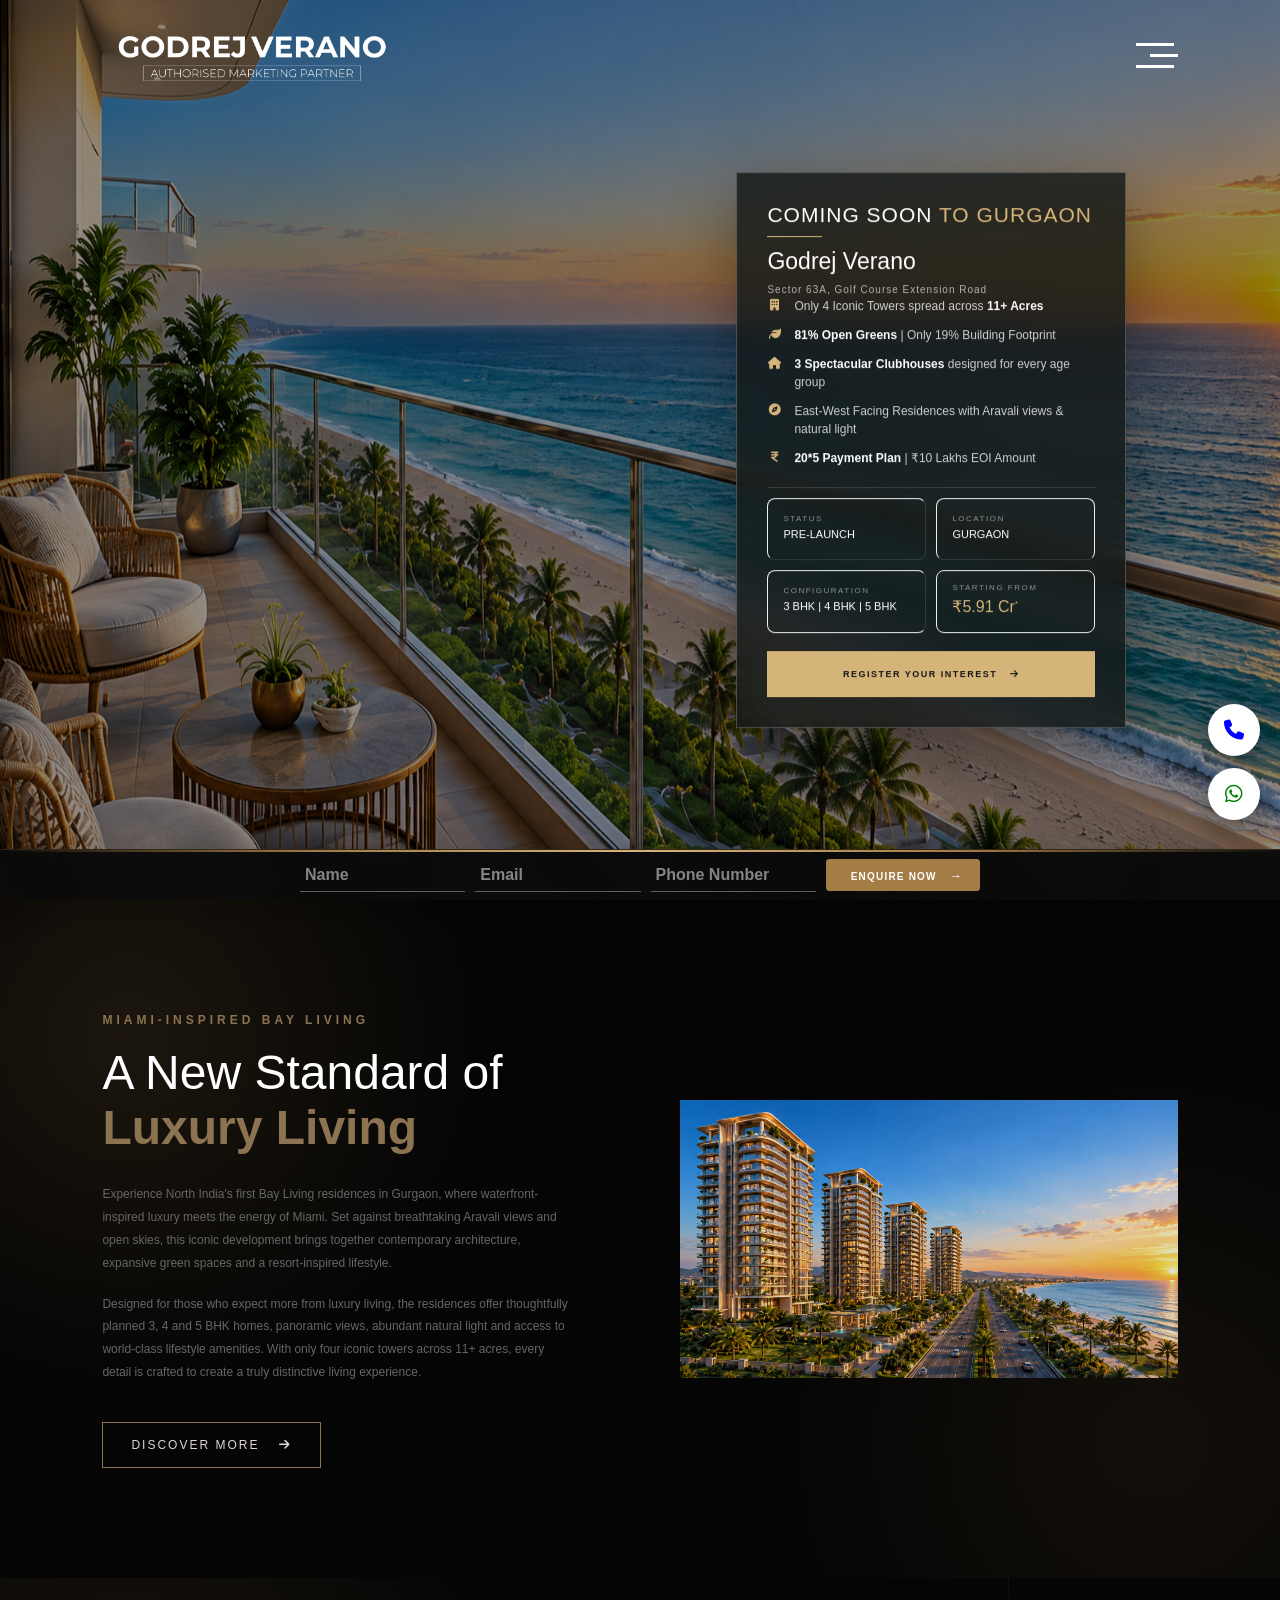
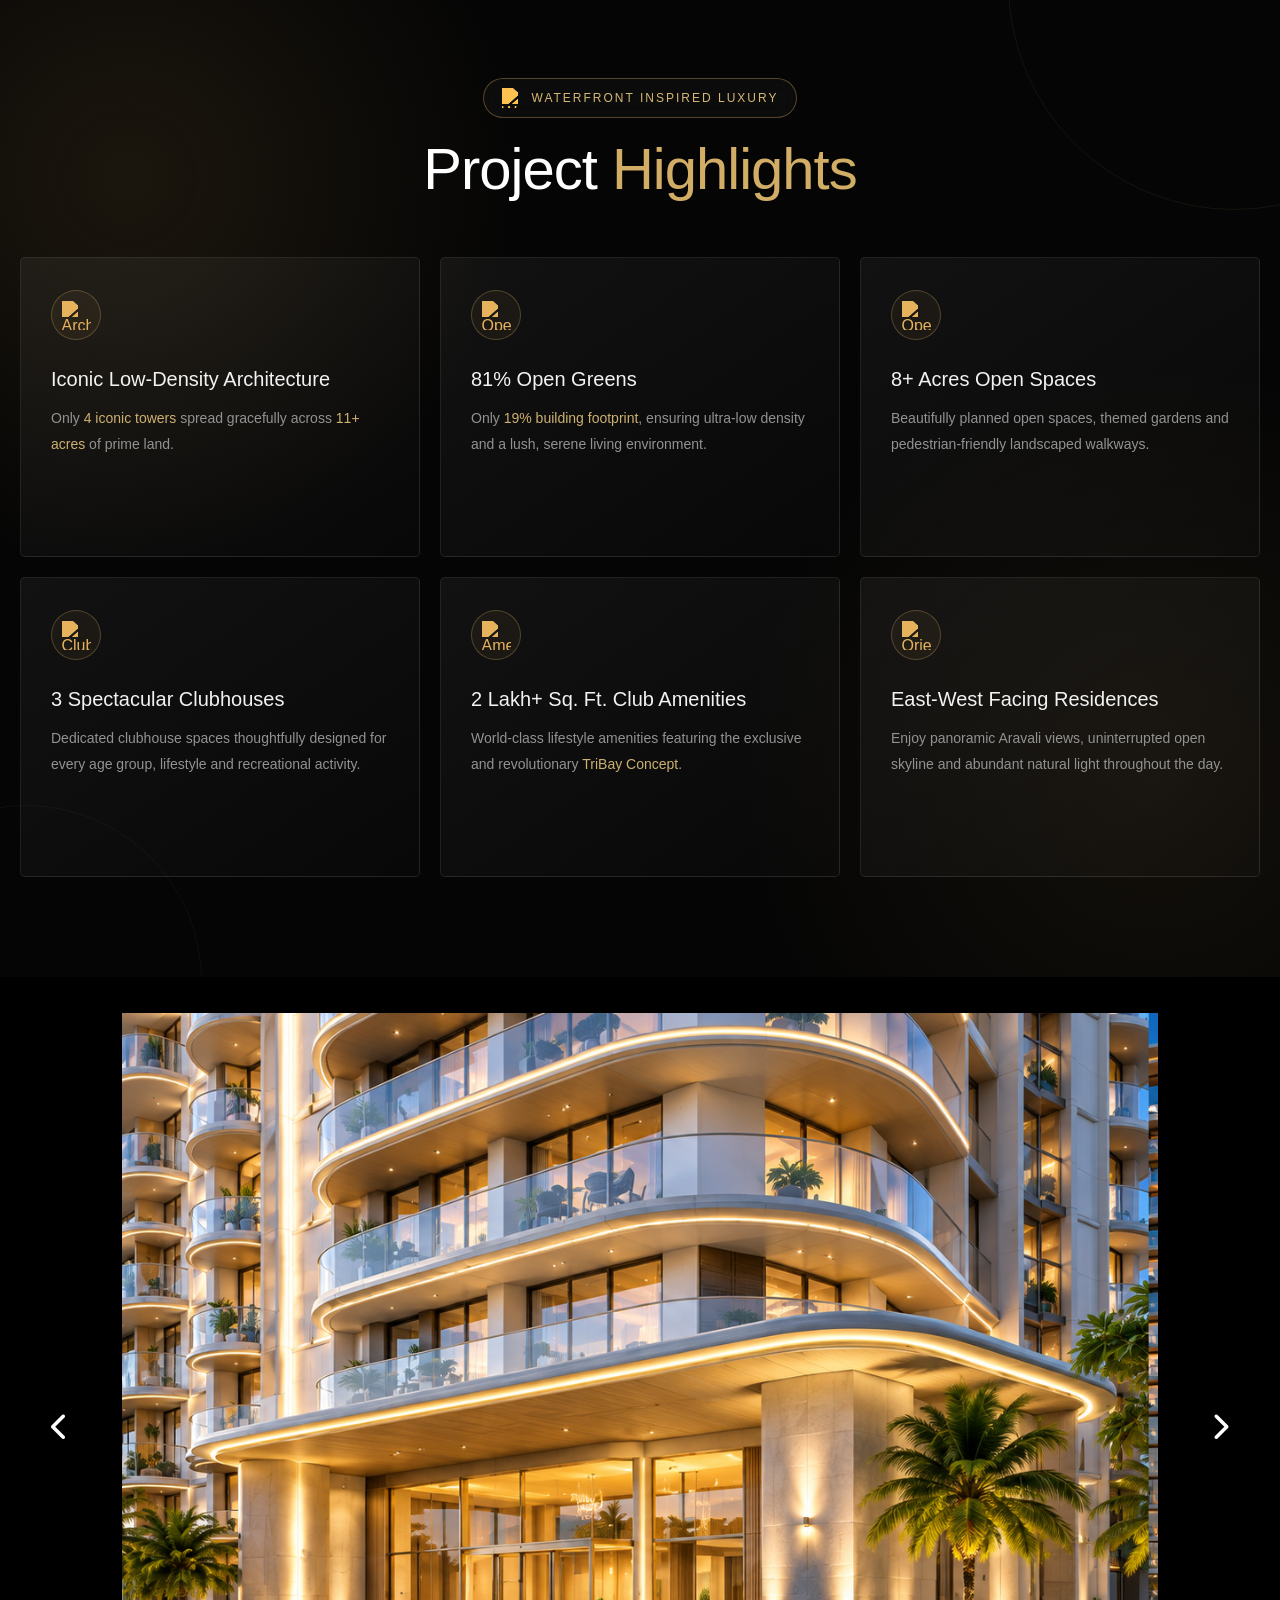
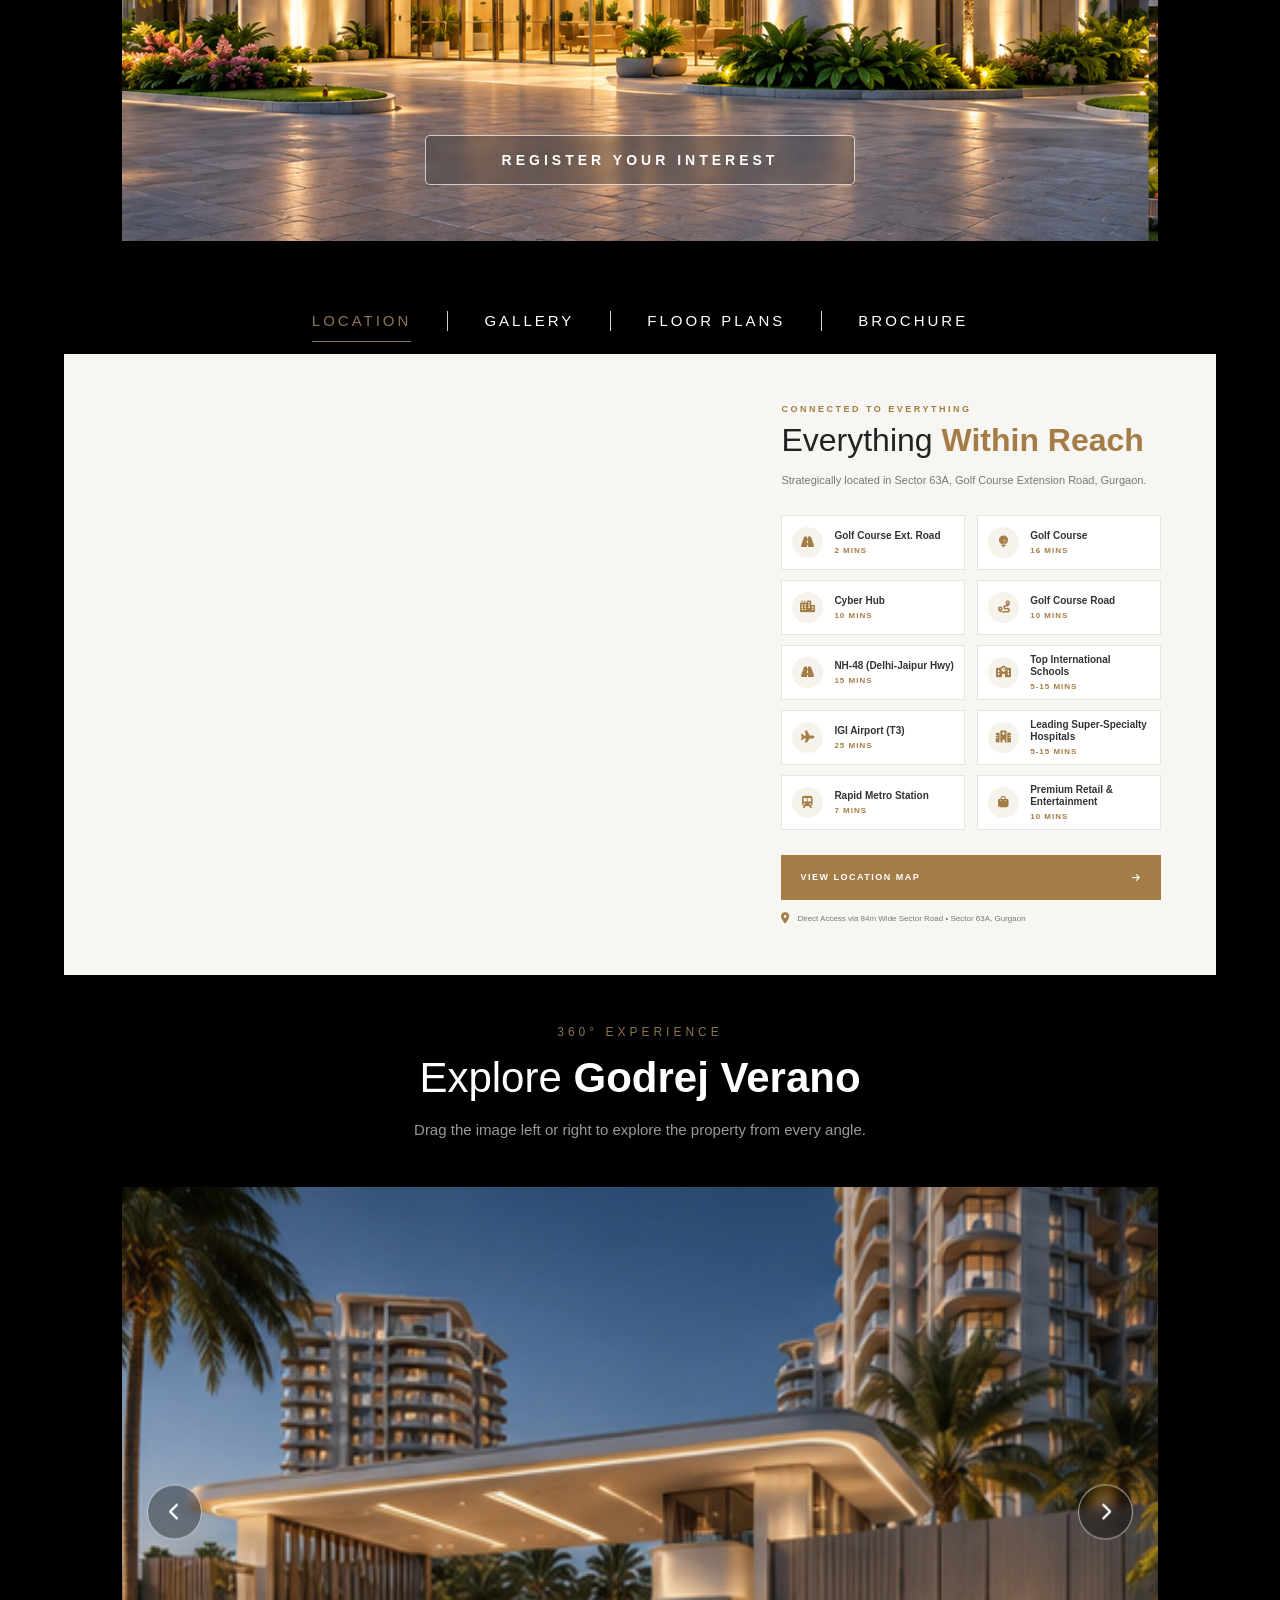
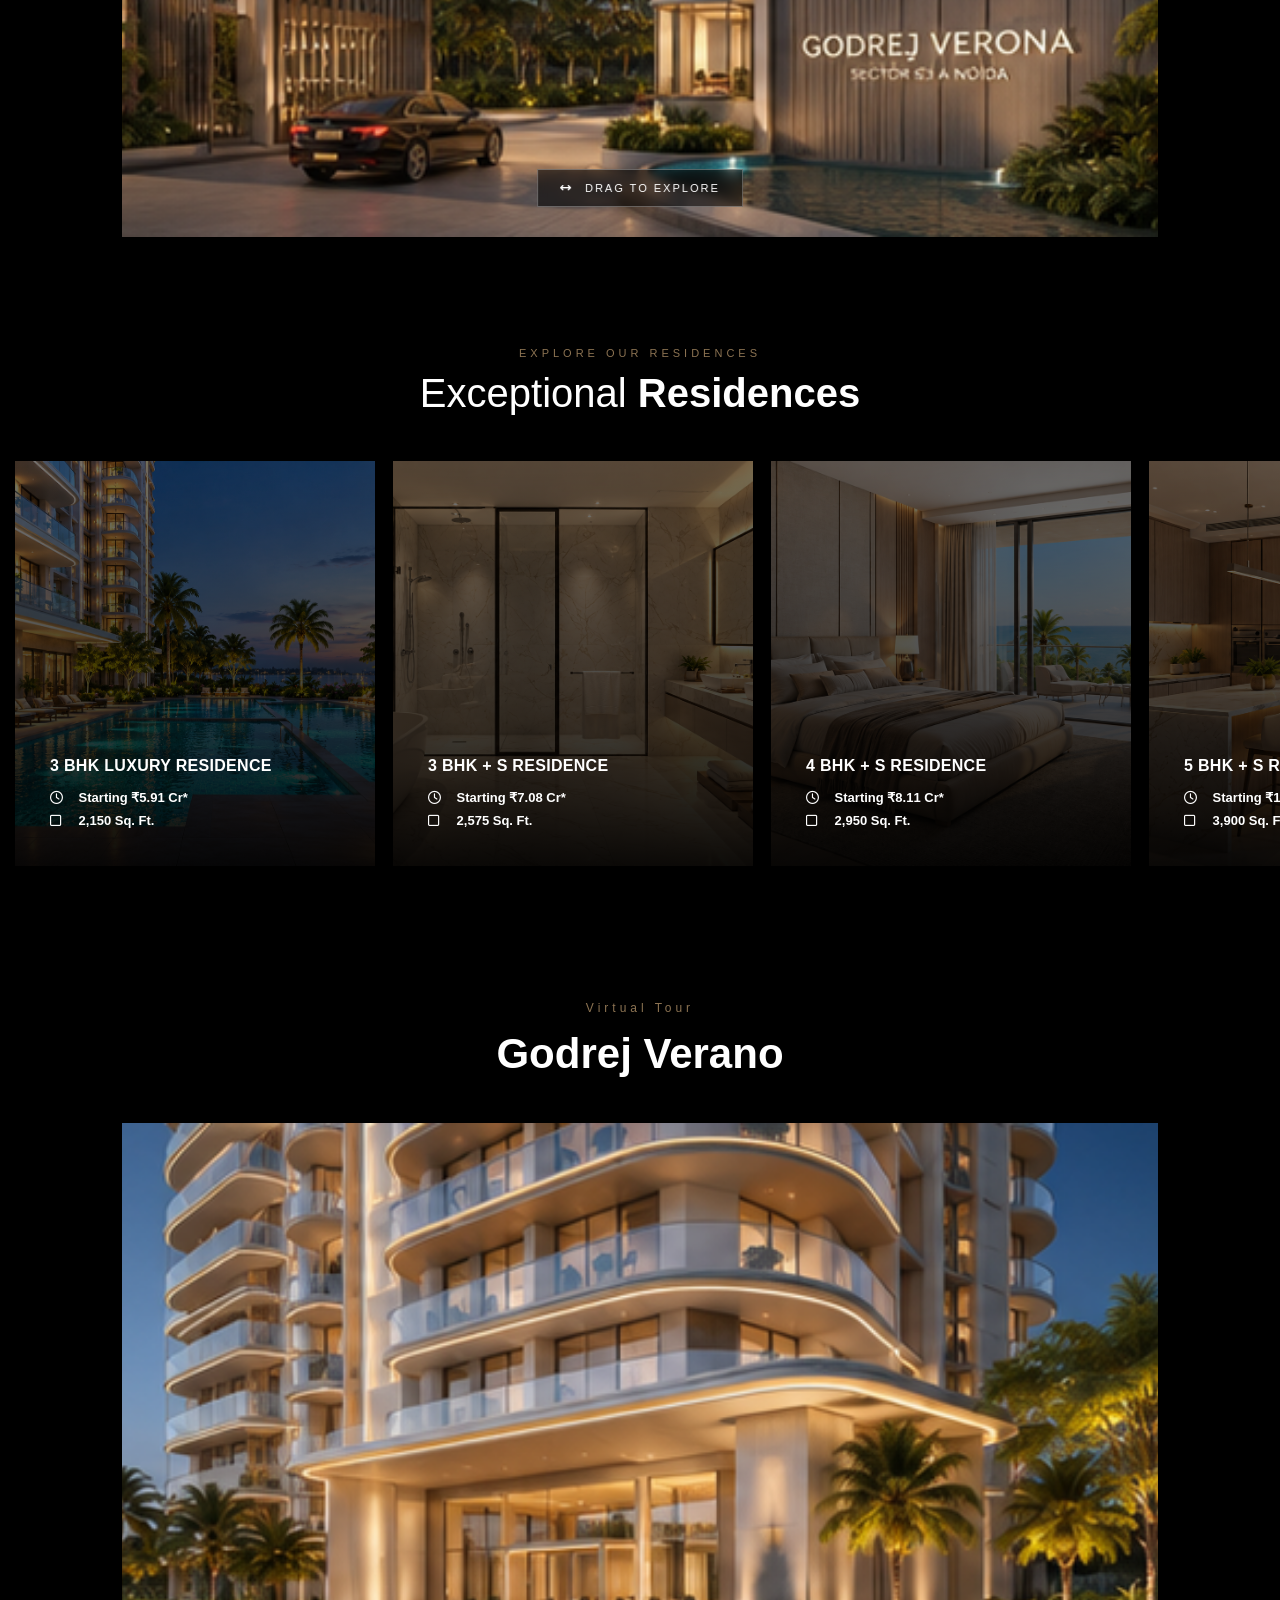
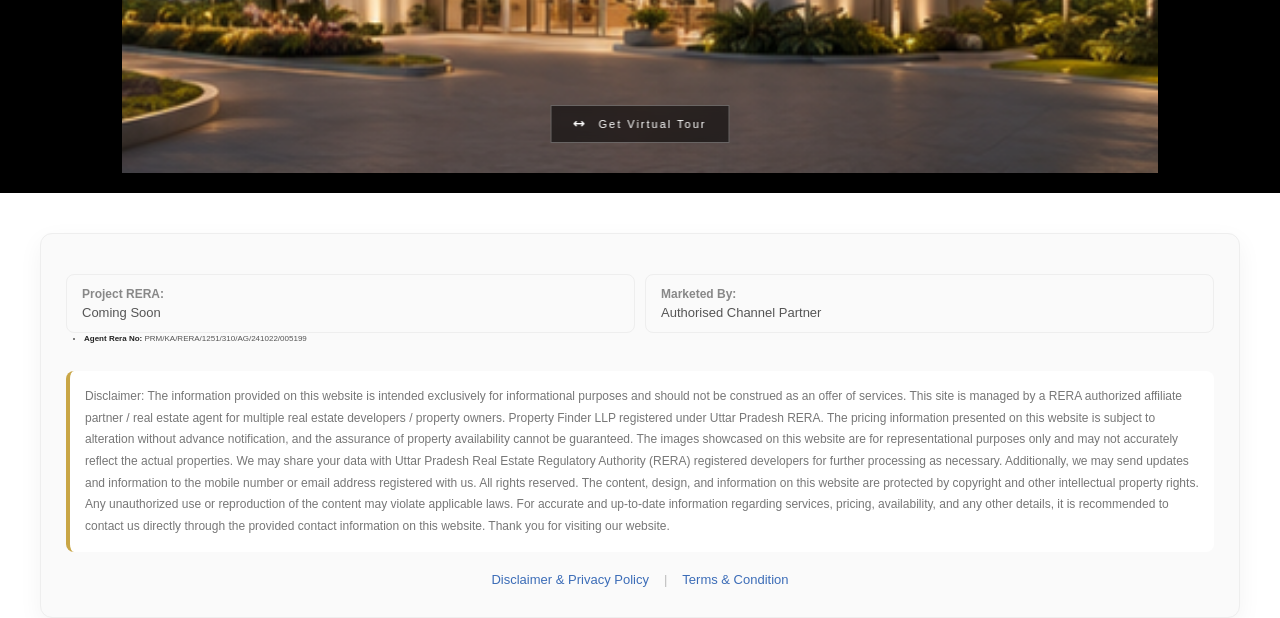
==== index.html @ 1614d98c "done..." ====
<!DOCTYPE html>
<html lang="en">
<head>
    <meta charset="UTF-8">
    <meta name="viewport" content="width=device-width, initial-scale=1.0">

    <title>Godrej Verano</title>

    <!-- Font Awesome -->
    <link rel="stylesheet"
          href="https://cdnjs.cloudflare.com/ajax/libs/font-awesome/6.5.2/css/all.min.css">

    <link rel="stylesheet" href="./style.css"/>
</head>


<body>


<!-- =========================
     HERO
========================= -->

<section class="hero">

    <!-- Background -->
    <div class="hero-bg"></div>


    <!-- =========================
         HEADER
    ========================= -->

    <header class="header">

        <!-- Logo -->

        <a href="#" class="logo">

             <img src="./images/Verano_white.png" style="width: 300px;"/>

            <!-- <div class="logo-text">

                <div class="logo-name">
                    Godrej Verano Bay Living
                </div>

            </div> -->

        </a>


        <!-- Project title -->

        <!-- <div class="project-title">

            <strong>MIAMI</strong>
            <span>BAY LIVING</span>

        </div> -->


        <!-- Right -->

        <div class="header-right">

            <!-- <div class="search-btn">
                <i class="fa-solid fa-magnifying-glass"></i>
            </div> -->

            <div class="menu-toggle" id="menuToggle">

                <span></span>
                <span></span>
                <span></span>

            </div>

        </div>

    </header>



    <!-- =========================
         SIDE NAV
    ========================= -->

    <div class="nav-overlay" id="navOverlay"></div>


    <nav class="side-nav" id="sideNav">

        <div class="close-menu" id="closeMenu">
            <i class="fa-solid fa-xmark"></i>
        </div>

        <ul>

            <li>
                <a href="#overview">Overview</a>
            </li>
            <li>
                <a href="#project-highlights">Highlights</a>
            </li>

            <li>
                <a href="#location">Location</a>
            </li>

            <li>
                <a href="#price">Pricing</a>
            </li>

            

            <li>
                <a href="#gallery">Gallery</a>
            </li>
 
            <li>
                <a href="#360-tour">360-Tour</a>
            </li>

            <li>
                <a href="#virtual">Virtual Tour</a>
            </li>
            <li>
                <a onclick="openPopup()">Contact</a>
            </li>

        </ul>

    </nav>



    <!-- =========================
         REGISTER
    ========================= -->

    <!-- <a onclick="openPopup()"
       class="register-btn">

        REGISTER YOUR INTEREST

    </a> -->



    <!-- =========================
         BOTTOM INFO
    ========================= -->

    


    <!-- =========================
     RIGHT PROJECT CARD
========================= -->

<div class="hero-project-card">

    <h1>
        COMING SOON
        <span>TO GURGAON</span>
    </h1>

    <div class="card-divider"></div>

    <h2>
        Godrej Verano
        <span>
            Sector 63A, Golf Course Extension Road
        </span>
    </h2>

    <!-- <div class="card-subtitle">
        NORTH INDIA'S FIRST
    </div> -->


    <!-- =========================
         PROJECT FEATURES
    ========================== -->

    <div class="project-features">

    <div class="feature">
        <i class="fa-solid fa-building"></i>
        <span>
            Only 4 Iconic Towers spread across
            <strong>11+ Acres</strong>
        </span>
    </div>

    <div class="feature">
        <i class="fa-solid fa-leaf"></i>
        <span>
            <strong>81% Open Greens</strong> |
            Only 19% Building Footprint
        </span>
    </div>

    <div class="feature">
        <i class="fa-solid fa-house"></i>
        <span>
            <strong>3 Spectacular Clubhouses</strong>
            designed for every age group
        </span>
    </div>

    <div class="feature">
        <i class="fa-solid fa-compass"></i>
        <span>
            East-West Facing Residences with
            Aravali views & natural light
        </span>
    </div>

    <div class="feature">
        <i class="fa-solid fa-indian-rupee-sign"></i>
        <span>
            <strong>20*5 Payment Plan</strong> |
            ₹10 Lakhs EOI Amount
        </span>
    </div>

</div>


    <!-- =========================
         PROJECT INFO
    ========================== -->

    <div class="project-info">

        <div class="project-info-item">

            <small>STATUS</small>

            <strong>PRE-LAUNCH</strong>

        </div>


        <div class="project-info-item">

            <small>LOCATION</small>

            <strong>GURGAON</strong>

        </div>


        <div class="project-info-item">

            <small>CONFIGURATION</small>

            <strong>3 BHK | 4 BHK | 5 BHK</strong>

        </div>


        <div class="project-info-item price-item">

            <small>STARTING FROM</small>

            <strong>₹5.91 Cr<sup>*</sup></strong>

        </div>

    </div>


    <!-- =========================
         CTA
    ========================== -->

    <button
        class="card-cta"
        onclick="openPopup()">

        REGISTER YOUR INTEREST

        <i class="fa-solid fa-arrow-right"></i>

    </button>

</div>
</section>




<!-- =========================
     OVERVIEW SECTION
========================= -->

<section class="overview-section" id="overview">

    <div class="overview-container">

        <!-- Left Content -->
        <div class="overview-content">

    <span class="overview-small-title">
        MIAMI-INSPIRED BAY LIVING
    </span>

    <h2>
        A New Standard of
        <span>Luxury Living</span>
    </h2>

    <p>
        Experience North India's first Bay Living residences in Gurgaon,
        where waterfront-inspired luxury meets the energy of Miami.
        Set against breathtaking Aravali views and open skies, this
        iconic development brings together contemporary architecture,
        expansive green spaces and a resort-inspired lifestyle.
    </p>

    <p>
        Designed for those who expect more from luxury living, the
        residences offer thoughtfully planned 3, 4 and 5 BHK homes,
        panoramic views, abundant natural light and access to
        world-class lifestyle amenities. With only four iconic towers
        across 11+ acres, every detail is crafted to create a truly
        distinctive living experience.
    </p>

    <a onclick="openPopup()" class="overview-btn">
        DISCOVER MORE
        <i class="fa-solid fa-arrow-right"></i>
    </a>

</div>

        <!-- Right Image -->
        <div class="overview-image">

            <img src="./images/verano2.png"
                 alt="Godrej Verano Overview">

            <div class="image-overlay"></div>

        </div>

    </div>

</section>


<!-- =========================
     PROJECT HIGHLIGHTS SECTION
========================= -->
<section class="project-highlights" id="project-highlights">

    <div class="highlights-container">

        <!-- Top Label -->
        <div class="section-badge reveal">
            <img
                src="https://godrej-newproject.com/gurgaon/verano-sector-63a/images/wave.svg"
                alt="Waterfront"
            >
            <span>Waterfront Inspired Luxury</span>
        </div>

        <!-- Heading -->
        <div class="section-heading reveal">
            <!-- <span class="sub-title">Exclusive Living</span> -->

            <h2>
                Project <span>Highlights</span>
            </h2>

            <!-- <p>
                Thoughtfully designed residences combining low-density
                architecture, expansive green spaces, world-class amenities
                and breathtaking views.
            </p> -->
        </div>


        <!-- Highlight Cards -->
        <div class="highlights-grid">

            <!-- Card 1 -->
            <div class="highlight-card reveal">

                <!-- <div class="card-number">01</div> -->

                <div class="icon-box">
                    <img
                        src="https://godrej-newproject.com/gurgaon/verano-sector-63a/images/architecture.svg"
                        alt="Architecture"
                    >
                </div>

                <div class="card-content">
                    <h3>Iconic Low-Density Architecture</h3>

                    <p>
                        Only <strong>4 iconic towers</strong> spread gracefully
                        across <strong>11+ acres</strong> of prime land.
                    </p>
                </div>

                <div class="card-line"></div>
            </div>


            <!-- Card 2 -->
            <div class="highlight-card reveal">

                <!-- <div class="card-number">02</div> -->

                <div class="icon-box">
                    <img
                        src="https://godrej-newproject.com/gurgaon/verano-sector-63a/images/landscape.svg"
                        alt="Open Greens"
                    >
                </div>

                <div class="card-content">
                    <h3>81% Open Greens</h3>

                    <p>
                        Only <strong>19% building footprint</strong>, ensuring
                        ultra-low density and a lush, serene living environment.
                    </p>
                </div>

                <div class="card-line"></div>
            </div>


            <!-- Card 3 -->
            <div class="highlight-card reveal">

                <!-- <div class="card-number">03</div> -->

                <div class="icon-box">
                    <img
                        src="https://godrej-newproject.com/gurgaon/verano-sector-63a/images/open-spaces.svg"
                        alt="Open Spaces"
                    >
                </div>

                <div class="card-content">
                    <h3>8+ Acres Open Spaces</h3>

                    <p>
                        Beautifully planned open spaces, themed gardens and
                        pedestrian-friendly landscaped walkways.
                    </p>
                </div>

                <div class="card-line"></div>
            </div>


            <!-- Card 4 -->
            <div class="highlight-card reveal">

                <!-- <div class="card-number">04</div> -->

                <div class="icon-box">
                    <img
                        src="https://godrej-newproject.com/gurgaon/verano-sector-63a/images/clubhouse.svg"
                        alt="Clubhouse"
                    >
                </div>

                <div class="card-content">
                    <h3>3 Spectacular Clubhouses</h3>

                    <p>
                        Dedicated clubhouse spaces thoughtfully designed for
                        every age group, lifestyle and recreational activity.
                    </p>
                </div>

                <div class="card-line"></div>
            </div>


            <!-- Card 5 -->
            <div class="highlight-card reveal">

                <!-- <div class="card-number">05</div> -->

                <div class="icon-box">
                    <img
                        src="https://godrej-newproject.com/gurgaon/verano-sector-63a/images/amenities.svg"
                        alt="Amenities"
                    >
                </div>

                <div class="card-content">
                    <h3>2 Lakh+ Sq. Ft. Club Amenities</h3>

                    <p>
                        World-class lifestyle amenities featuring the exclusive
                        and revolutionary <strong>TriBay Concept</strong>.
                    </p>
                </div>

                <div class="card-line"></div>
            </div>


            <!-- Card 6 -->
            <div class="highlight-card reveal">

                <!-- <div class="card-number">06</div> -->

                <div class="icon-box">
                    <img
                        src="https://godrej-newproject.com/gurgaon/verano-sector-63a/images/orientation.svg"
                        alt="Orientation"
                    >
                </div>

                <div class="card-content">
                    <h3>East-West Facing Residences</h3>

                    <p>
                        Enjoy panoramic Aravali views, uninterrupted open
                        skyline and abundant natural light throughout the day.
                    </p>
                </div>

                <div class="card-line"></div>
            </div>

        </div>

    </div>

</section>



<!-- =========================
     GALLERY SECTION
========================= -->

<section class="gallery-section" id="gallery">

    <div class="gallery-slider">

        <!-- Previous Button -->
        <button class="gallery-arrow prev" id="prevBtn">
            <i class="fa-solid fa-chevron-left"></i>
        </button>


        <!-- Image View -->
        <div class="gallery-window">

            <div class="gallery-track" id="galleryTrack">

                <div class="gallery-slide">
                    <img src="./images/verano6.png" alt="Golf Course">
                </div>

                <div class="gallery-slide">
                    <img src="./images/verano2.png" alt="Swimming Pool">
                </div>

                <div class="gallery-slide">
                    <img src="./images/verano3.png" alt="Luxury Villa">
                </div>

                <!-- <div class="gallery-slide">
                    <img src="./images/Verano_5.png" alt="Amenities">
                </div> -->

            </div>

        </div>


        <!-- Next Button -->
        <button class="gallery-arrow next" id="nextBtn">
            <i class="fa-solid fa-chevron-right"></i>
        </button>

        <a onclick="openPopup()"
       class="register-btn">

        REGISTER YOUR INTEREST

    </a>

    </div>
    

</section>


<!-- =========================
     PROJECT MEDIA / TABS
========================= -->

<section class="project-tabs-section" id="location">

    <!-- TAB MENU -->
    <div class="project-tabs">

        <button class="project-tab active" data-tab="locationTab">
            LOCATION
        </button>

        <span class="tab-divider"></span>

        <button class="project-tab" data-tab="galleryTab">
            GALLERY
        </button>

        <span class="tab-divider"></span>

        <button class="project-tab" data-tab="floorTab">
            FLOOR PLANS
        </button>

        <span class="tab-divider"></span>

        <button class="project-tab" data-tab="brochureTab">
            BROCHURE
        </button>

    </div>


    <!-- =========================
         LOCATION
    ========================= -->
<!-- 
    <div class="tab-content active" id="locationTab">

        <div class="single-media">
            <iframe src="https://www.google.com/maps/embed?pb=!1m18!1m12!1m3!1d7006.488160685404!2d77.34847341135863!3d28.592453622786095!2m3!1f0!2f0!3f0!3m2!1i1024!2i768!4f13.1!3m3!1m2!1s0x390ce50aef0686fd%3A0x2b7e979e87ee40b3!2sSector%2023%2C%20Noida%2C%20Uttar%20Pradesh%20201307!5e0!3m2!1sen!2sin!4v1788600806343!5m2!1sen!2sin" width="1000" height="450" style="border:0;" allowfullscreen="" loading="lazy" referrerpolicy="strict-origin-when-cross-origin"></iframe>

            

        </div>

    </div> -->
    <div class="tab-content active" id="locationTab">

    <div class="location-wrapper">

        <!-- =========================
             LEFT : MAP
        ========================== -->

        <div class="location-map">

            <iframe
                src="https://www.google.com/maps/embed?pb=!1m18!1m12!1m3!1d7006.488160685404!2d77.34847341135863!3d28.592453622786095!2m3!1f0!2f0!3f0!3m2!1i1024!2i768!4f13.1!3m3!1m2!1s0x390ce50aef0686fd%3A0x2b7e979e87ee40b3!2sSector%2023%2C%20Noida%2C%20Uttar%20Pradesh%20201307!5e0!3m2!1sen!2sin!4v1788600806343!5m2!1sen!2sin"
                width="100%"
                height="100%"
                style="border:0;"
                allowfullscreen=""
                loading="lazy"
                referrerpolicy="strict-origin-when-cross-origin">
            </iframe>

        </div>


        <!-- =========================
             RIGHT : LOCATION DETAILS
        ========================== -->

        <div class="location-details">

            <div class="location-heading">

                <span>CONNECTED TO EVERYTHING</span>

                <h2>
                    Everything <strong>Within Reach</strong>
                </h2>

                <p>
                    Strategically located in Sector 63A,
                    Golf Course Extension Road, Gurgaon.
                </p>

            </div>


            <!-- Locations -->

            <div class="location-list">


                <!-- 01 -->

                <div class="location-item">

                    <div class="location-icon">
                        <i class="fa-solid fa-road"></i>
                    </div>

                    <div class="location-text">

                        <strong>
                            Golf Course Ext. Road
                        </strong>

                        <span>
                            2 MINS
                        </span>

                    </div>

                </div>


                <!-- 02 -->

                <div class="location-item">

                    <div class="location-icon">
                        <i class="fa-solid fa-golf-ball-tee"></i>
                    </div>

                    <div class="location-text">

                        <strong>
                            Golf Course
                        </strong>

                        <span>
                            16 MINS
                        </span>

                    </div>

                </div>


                <!-- 03 -->

                <div class="location-item">

                    <div class="location-icon">
                        <i class="fa-solid fa-city"></i>
                    </div>

                    <div class="location-text">

                        <strong>
                            Cyber Hub
                        </strong>

                        <span>
                            10 MINS
                        </span>

                    </div>

                </div>


                <!-- 04 -->

                <div class="location-item">

                    <div class="location-icon">
                        <i class="fa-solid fa-route"></i>
                    </div>

                    <div class="location-text">

                        <strong>
                            Golf Course Road
                        </strong>

                        <span>
                            10 MINS
                        </span>

                    </div>

                </div>


                <!-- 05 -->

                <div class="location-item">

                    <div class="location-icon">
                        <i class="fa-solid fa-road"></i>
                    </div>

                    <div class="location-text">

                        <strong>
                            NH-48 (Delhi-Jaipur Hwy)
                        </strong>

                        <span>
                            15 MINS
                        </span>

                    </div>

                </div>


                <!-- 06 -->

                <div class="location-item">

                    <div class="location-icon">
                        <i class="fa-solid fa-school"></i>
                    </div>

                    <div class="location-text">

                        <strong>
                            Top International Schools
                        </strong>

                        <span>
                            5-15 MINS
                        </span>

                    </div>

                </div>


                <!-- 07 -->

                <div class="location-item">

                    <div class="location-icon">
                        <i class="fa-solid fa-plane"></i>
                    </div>

                    <div class="location-text">

                        <strong>
                            IGI Airport (T3)
                        </strong>

                        <span>
                            25 MINS
                        </span>

                    </div>

                </div>


                <!-- 08 -->

                <div class="location-item">

                    <div class="location-icon">
                        <i class="fa-solid fa-hospital"></i>
                    </div>

                    <div class="location-text">

                        <strong>
                            Leading Super-Specialty Hospitals
                        </strong>

                        <span>
                            5-15 MINS
                        </span>

                    </div>

                </div>


                <!-- 09 -->

                <div class="location-item">

                    <div class="location-icon">
                        <i class="fa-solid fa-train-subway"></i>
                    </div>

                    <div class="location-text">

                        <strong>
                            Rapid Metro Station
                        </strong>

                        <span>
                            7 MINS
                        </span>

                    </div>

                </div>


                <!-- 10 -->

                <div class="location-item">

                    <div class="location-icon">
                        <i class="fa-solid fa-bag-shopping"></i>
                    </div>

                    <div class="location-text">

                        <strong>
                            Premium Retail & Entertainment
                        </strong>

                        <span>
                            10 MINS
                        </span>

                    </div>

                </div>

            </div>


            <!-- Location CTA -->

            <button
                class="location-map-btn"
                onclick="openPopup()">

                <span>VIEW LOCATION MAP</span>

                <i class="fa-solid fa-arrow-right"></i>

            </button>


            <div class="location-address">

                <i class="fa-solid fa-location-dot"></i>

                Direct Access via 84m Wide Sector Road
                • Sector 63A, Gurgaon

            </div>

        </div>

    </div>

</div>


    <!-- =========================
         GALLERY
    ========================= -->

    <div class="tab-content" id="galleryTab">

        <div class="media-slider">

            <button class="media-arrow media-prev">
                <i class="fa-solid fa-chevron-left"></i>
            </button>


            <div class="media-window">

                <div class="media-track">

                    <div class="media-slide">
                        <img src="./images/verano4.png"
                             alt="Godrej Verano Gallery">
                    </div>

                    <div class="media-slide">
                        <img src="./images/verano5.png"
                             alt="Godrej Verano Gallery">
                    </div>

                    <div class="media-slide">
                        <img src="./images/verano6.png"
                             alt="Godrej Verano Gallery">
                    </div>

                    <!-- <div class="media-slide">
                        <img src="./images/Verano_9.png"
                             alt="Godrej Verano Gallery">
                    </div> -->

                </div>

            </div>


            <button class="media-arrow media-next">
                <i class="fa-solid fa-chevron-right"></i>
            </button>

        </div>

    </div>


    <!-- =========================
         FLOOR PLANS
    ========================= -->

    <div class="tab-content" id="floorTab">

        <div class="media-slider">

            <button class="media-arrow media-prev">
                <i class="fa-solid fa-chevron-left"></i>
            </button>


            <div class="media-window">

                <div class="media-track">

                    <div class="media-slide">
                        <img src="./images/floor_1.avif" style="filter: blur(2px);"
                             alt="Godrej Verano Floor Plan">
                    </div>

                    <div class="media-slide">
                        <img src="./images/floor_2.avif" style="filter: blur(2px);"
                             alt="Godrej Verano Floor Plan">
                    </div>

                    <div class="media-slide">
                        <img src="./images/floor_3.avif" style="filter: blur(2px);"
                             alt="Godrej Verano Floor Plan">
                    </div>
                     <div class="media-slide">
                        <img src="./images/floor_4.avif" style="filter: blur(2px);"
                             alt="Godrej Verano Floor Plan">
                    </div>

                </div>

            </div>


            <button class="media-arrow media-next">
                <i class="fa-solid fa-chevron-right"></i>
            </button>

        </div>

    </div>


    <!-- =========================
         BROCHURE
    ========================= -->

    <div class="tab-content" id="brochureTab">

        <div class="brochure-box">

            <div class="brochure-icon">
                <i class="fa-regular fa-file-pdf"></i>
            </div>

            <h2>
                Godrej Verano Brochure
            </h2>

            <p>
                Download the complete project brochure to explore
                residences, amenities, floor plans and specifications.
            </p>

            <a onclick="openPopup()"
               target="_blank"
               class="brochure-btn">

                DOWNLOAD BROCHURE

                <i class="fa-solid fa-download"></i>

            </a>

        </div>

    </div>

</section>


<!-- =========================
     360 DEGREE EXPERIENCE
========================= -->

<section class="tour-360-section" id="360-tour">

    <div class="tour-360-heading">

        <span>360° EXPERIENCE</span>

        <h2>
            Explore <strong>Godrej Verano</strong>
        </h2>

        <p>
            Drag the image left or right to explore the
            property from every angle.
        </p>

    </div>


    <div class="tour-360-container">

        <!-- 360 IMAGE -->
        <img
            id="tour360Image"
            src="./360/2.png"
            alt="Godrej Verano 360 Degree View"
            draggable="false"
        >


        <!-- LEFT ARROW -->
        <button class="tour-arrow tour-left" id="tourLeft">
            <i class="fa-solid fa-chevron-left"></i>
        </button>


        <!-- RIGHT ARROW -->
        <button class="tour-arrow tour-right" id="tourRight">
            <i class="fa-solid fa-chevron-right"></i>
        </button>


        <!-- DRAG MESSAGE -->
        <div class="drag-indicator">

            <i class="fa-solid fa-arrows-left-right"></i>

            <span>
                DRAG TO EXPLORE
            </span>

        </div>

    </div>

</section>


<!-- =========================
     PROPERTY COLLECTION
========================= -->

<section class="property-section" id="price">

    <div class="property-header">

        <span>EXPLORE OUR RESIDENCES</span>

        <h2>
            Exceptional <strong>Residences</strong>
        </h2>

    </div>


    <div class="property-scroll">


        <!-- CARD 1 -->
        <div class="property-card" onclick="openPopup()">

            <img src="./images/verano5.png"
                 alt="3 BHK Luxury Residence">

            <div class="property-overlay"></div>

            <div class="property-content">

                <h3>
                    3 BHK LUXURY RESIDENCE
                </h3>

                <div class="property-info">

                    <p>
                        <i class="fa-regular fa-clock"></i>
                        Starting ₹5.91 Cr*
                    </p>

                    <p>
                        <i class="fa-regular fa-square"></i>
                        2,150 Sq. Ft.
                    </p>

                </div>

                <a 
                   class="property-btn" onclick="openPopup()">

                    VIEW RESIDENCE

                    <i class="fa-solid fa-arrow-right"></i>

                </a>

            </div>

            <!-- <div class="card-arrow">
                <i class="fa-solid fa-arrow-right"></i>
            </div> -->

        </div>



        <!-- CARD 2 -->
        <div class="property-card" onclick="openPopup()">

            <img src="./images/verano7.png"
                 alt="3 BHK Plus Servant Luxury Residence">

            <div class="property-overlay"></div>

            <div class="property-content">

                <h3>
                    3 BHK + S RESIDENCE
                </h3>

                <div class="property-info">

                    <p>
                        <i class="fa-regular fa-clock"></i>
                        Starting ₹7.08 Cr*
                    </p>

                    <p>
                        <i class="fa-regular fa-square"></i>
                        2,575 Sq. Ft.
                    </p>

                </div>

                <a onclick="openPopup()"
                   class="property-btn">

                    VIEW RESIDENCE

                    <i class="fa-solid fa-arrow-right"></i>

                </a>

            </div>

            <!-- <div class="card-arrow">
                <i class="fa-solid fa-arrow-right"></i>
            </div> -->

        </div>



        <!-- CARD 3 -->
        <div class="property-card" onclick="openPopup()">

            <img src="./images/verano8.png"
                 alt="4 BHK Plus Servant Luxury Residence">

            <div class="property-overlay"></div>

            <div class="property-content">

                <h3>
                    4 BHK + S RESIDENCE
                </h3>

                <div class="property-info">

                    <p>
                        <i class="fa-regular fa-clock"></i>
                        Starting ₹8.11 Cr*
                    </p>

                    <p>
                        <i class="fa-regular fa-square"></i>
                        2,950 Sq. Ft.
                    </p>

                </div>

                <a 
                   class="property-btn" onclick="openPopup()">

                    VIEW RESIDENCE

                    <i class="fa-solid fa-arrow-right"></i>

                </a>

            </div>

            <!-- <div class="card-arrow">
                <i class="fa-solid fa-arrow-right"></i>
            </div> -->

        </div>



        <!-- CARD 4 -->
        <div class="property-card" onclick="openPopup()">

            <img src="./images/verano9.png"
                 alt="5 BHK Plus Servant Luxury Residence">

            <div class="property-overlay"></div>

            <div class="property-content">

                <h3>
                    5 BHK + S RESIDENCE
                </h3>

                <div class="property-info">

                    <p>
                        <i class="fa-regular fa-clock"></i>
                        Starting ₹10.72 Cr*
                    </p>

                    <p>
                        <i class="fa-regular fa-square"></i>
                        3,900 Sq. Ft.
                    </p>

                </div>

                <a 
                   class="property-btn" onclick="openPopup()">

                    VIEW RESIDENCE

                    <i class="fa-solid fa-arrow-right"></i>

                </a>

            </div>

            <!-- <div class="card-arrow">
                <i class="fa-solid fa-arrow-right"></i>
            </div> -->

        </div>


    </div>

</section>


<section class="tour-360-section" id="virtual">

    <div class="tour-360-heading">

        <span>Virtual Tour</span>

        <h2>
            <strong>Godrej Verano</strong>
        </h2>

        <!-- <p>
            Drag the image left or right to explore the
            property from every angle.
        </p> -->

    </div>


    <div class="tour-360-container">

        <!-- 360 IMAGE -->
        <img
            id="tour360Image"
            src="./360/3.png"
            alt="Godrej Verano 360 Degree View"
            draggable="false"
        >


       
        <!-- DRAG MESSAGE -->
        <div class="drag-indicator" onclick="openPopup()">

            <i class="fa-solid fa-arrows-left-right"></i>

            <span>
                Get Virtual Tour
            </span>

        </div>

    </div>

</section>


<section class="footer-disclaimer">

    <!-- PROJECT DETAILS -->
    <div class="project-info">

      <div>
        <strong>Project RERA:</strong>
        <!-- Godrej Trilogy Seafront MahaRERA <span style="font-weight: 800;">PR1171012501267</span> and  <span style="font-weight: 800;">PR1171012501309</span> -->
      Coming Soon
      </div>

      <div>
        <strong>Marketed By:</strong>
        Authorised Channel Partner
      </div>

      <!-- <div>
        <strong>Mumbai RERA:</strong>
        Coming Soon
      </div> -->

    </div>

    <!-- BULLET LIST -->
    <ul class="info-list">

      <li style="font-size: 8px;">
        <strong> Agent Rera No:</strong>
        PRM/KA/RERA/1251/310/AG/241022/005199
      </li>

      <!-- <li>
        <strong>Site Address:</strong>
        Whitefield, Bangalore
      </li>

      <li>
        <strong>Corporate Office:</strong>
        ART ARCADE, NO.107, 3RD FLOOR, 80 FT ROAD, KORAMANGALA 4TH BLOCK, BENGALURU , BENGALURU URBAN , Bangalore - 560034
      </li> -->

    </ul>

    <!-- DISCLAIMER -->
    <p class="disclaimer-text">

      Disclaimer: The information provided on this website is intended
      exclusively for informational purposes and should not be construed
      as an offer of services. This site is managed by a RERA authorized
      affiliate partner / real estate agent for multiple real estate
      developers / property owners. Property Finder LLP registered under
      Uttar Pradesh RERA. The pricing information presented on this website is subject
      to alteration without advance notification, and the assurance of
      property availability cannot be guaranteed. The images showcased on
      this website are for representational purposes only and may not
      accurately reflect the actual properties. We may share your data with
      Uttar Pradesh Real Estate Regulatory Authority (RERA) registered
      developers for further processing as necessary.

      Additionally, we may send updates and information to the mobile number
      or email address registered with us. All rights reserved. The content,
      design, and information on this website are protected by copyright and
      other intellectual property rights. Any unauthorized use or reproduction
      of the content may violate applicable laws. For accurate and up-to-date
      information regarding services, pricing, availability, and any other
      details, it is recommended to contact us directly through the provided
      contact information on this website. Thank you for visiting our website.

    </p>

    <!-- LINKS -->
    <div class="footer-links">

      <a href="./privacy-policy.html">Disclaimer & Privacy Policy</a>

      <span class="divider">|</span>

      <a href="./terms_condition.html">Terms & Condition</a>

    </div>

  </section>

<script src="./script.js" defer></script>

 <div class="floating-buttons">

        <a href="tel:+918050563570"
           class="call">

            <i class="fa-solid fa-phone"></i>

        </a>


<a href="https://wa.me/918050563570?text=Hi%2C%20I%20am%20interested%20in%20Godrej%20Verano.%20Please%20share%20the%20details."
   class="whatsapp"
   target="_blank">

    <i class="fa-brands fa-whatsapp"></i>

</a>




        <!-- <a href="#video"
           class="float-btn">

            <i class="fa-solid fa-video"></i>

        </a> -->

    </div>


     <!-- =========================
         DEMO BUTTON
    ========================= -->

    <!-- <button class="enquire-btn" onclick="openPopup()">
        Enquire Now
    </button> -->


    <!-- =========================
         POPUP
    ========================= -->

    <div class="popup-overlay" id="popupOverlay">

        <div class="popup-box" id="popupBox">

            <!-- LEFT IMAGE -->

            <div class="popup-image">

                <div class="popup-image-content">

                    <span>Exclusive Residences</span>

                    <h2>
                        Discover Your
                        Dream Home
                    </h2>

                    <p>
                        Register your interest and receive
                        project details, pricing and availability.
                    </p>

                </div>

            </div>


            <!-- RIGHT FORM -->

            <div class="popup-form">

                <button
                    class="close-popup"
                    onclick="closePopup()">
                    ×
                </button>


                <!-- FORM -->

                <div id="formContent">

                    <div class="form-label">
                        Private Enquiry
                    </div>

                    <h3>
                        Get Project Details
                    </h3>

                    <p class="form-subtitle">
                        Fill in your details and our property
                        specialist will contact you shortly.
                    </p>


                    <form action="./submit.php" method="post" id="enquiryForm">

                        <div class="input-group">

                            <input
                                type="text"
                                name="name"
                                placeholder="Your Full Name"
                                required>

                        </div>


                        <div class="phone-row">

                            <div class="country-code">
                                +91
                            </div>

                            <div class="input-group">

                                <input
                                    type="tel"
                                    name="phone"
                                    placeholder="Mobile Number"
                                    pattern="[0-9]{10}"
                                    maxlength="10"
                                    required>

                            </div>

                        </div>


                        <div class="input-group">

                            <input
                                type="email"
                                name="email"
                                placeholder="Email Address">

                        </div>


                       

                        <button
                            type="submit"
                            class="submit-btn">

                            Request Details →

                        </button>


                        <p class="privacy">
                            Your information is kept private
                            and will only be used to contact you
                            regarding this property.
                        </p>

                    </form>

                </div>


                <!-- SUCCESS -->

                <div
                    class="success-message"
                    id="successMessage">

                    <div class="success-icon">
                        ✓
                    </div>

                    <h3>
                        Thank You!
                    </h3>

                    <p>
                        Your enquiry has been received.
                        Our property specialist will contact
                        you shortly.
                    </p>

                </div>

            </div>

        </div>

    </div>


<!-- Desktop Bottom Horizontal Form -->
<div class="bottom-form">

    
    <form action="./submit.php" method="post" id="enquiryForm">

        <input
            type="text"
            name="name"
            placeholder="Name"
            required
        >

        <input
            type="email"
            name="email"
            placeholder="Email"
            required
        >

        <input
            type="tel"
            name="phone"
            placeholder="Phone Number"
            maxlength="10"
            required
        >

        <button type="submit">
            Enquire Now
        </button>

    </form>

    <!-- <button class="close-form" id="closeForm">×</button> -->

</div>
    

</body>
</html>
---- style.css ----
* {
            margin: 0;
            padding: 0;
            box-sizing: border-box;
        }

        html,
        body {
            width: 100%;
            height: 100%;
            
            font-family: Arial, Helvetica, sans-serif;
        }

        /* =========================
           HERO
        ========================= */

        .hero {
            position: relative;
            width: 100%;
            height: 100vh;
            overflow: hidden;
            background: #111;
        }

        /*
        Zoom-out animation on page reload
        */

        .hero-bg {
            position: absolute;
            inset: -4%;
            /* width: 100%; */
            /* height: 700px; */

            background-image: url("./images/verano1.png");
            background-size: 100% 100%;
            background-position: center;
            background-repeat: no-repeat;


            transform: scale(1.12);

            animation: zoomOut 5s cubic-bezier(.2,.6,.2,1) forwards;
        }

        @keyframes zoomOut {

            0% {
                transform: scale(1.12);
            }

            100% {
                transform: scale(1);
            }

        }

        /* Dark overlay */

        .hero::after {
            content: "";
            position: absolute;
            inset: 0;

            background: rgba(0, 0, 0, 0.43);

            z-index: 1;
        }


        /* =========================
           HEADER
        ========================= */

        .header {
            position: absolute;

            top: 0;
            left: 0;

            width: 100%;

            height: 110px;

            display: flex;
            align-items: center;
            justify-content: space-between;

            padding: 25px 8%;

            z-index: 10;

            color: white;
        }


        /* Logo */

        .logo {
            display: flex;
            align-items: center;
            gap: 15px;

            color: white;
            text-decoration: none;
        }

        .logo-symbol {
            width: 70px;
            height: 48px;

            border: 4px solid white;

            border-top: none;

            transform: skewX(25deg);

            position: relative;
        }

        .logo-symbol::before {
            content: "";

            position: absolute;

            width: 45px;
            height: 4px;

            background: white;

            top: 8px;
            left: 5px;
        }

        .logo-text {
            line-height: 1;
        }

        .logo-arabic {
            font-size: 22px;
            font-weight: 600;

            margin-bottom: 5px;
        }

        .logo-name {
            font-size: 20px;
            font-weight: 700;

            letter-spacing: 1px;
        }


        /* Center title */

        .project-title {
            position: absolute;

            left: 50%;
            transform: translateX(-50%);

            font-size: 30px;

            letter-spacing: 1px;

            white-space: nowrap;

            font-weight: 300;
        }

        .project-title strong {
            font-weight: 700;
        }


        /* Header right */

        .header-right {
            display: flex;
            align-items: center;

            gap: 40px;
        }


        /* Search */

        .search-btn {
            color: white;
            font-size: 31px;

            cursor: pointer;

            transition: 0.3s;
        }

        .search-btn:hover {
            transform: scale(1.15);
        }


        /* Hamburger */

        .menu-toggle {
            width: 42px;
            height: 35px;

            display: flex;
            flex-direction: column;

            justify-content: center;

            gap: 8px;

            cursor: pointer;
        }

        .menu-toggle span {
            width: 38px;
            height: 3px;

            background: white;

            display: block;

            transition: 0.4s;
        }

        .menu-toggle span:nth-child(2) {
            width: 28px;
            margin-left: auto;
        }


        /* =========================
           SIDEBAR NAVIGATION
        ========================= */

        .side-nav {

            position: fixed;

            top: 0;
            left: 0;

            width: 360px;
            height: 100vh;

            background: rgba(10, 10, 10, 0.96);

            z-index: 100;

            padding: 100px 55px;

            transform: translateX(-100%);

            transition:
                transform 0.65s cubic-bezier(.77,0,.18,1);

            box-shadow: 10px 0 40px rgba(0,0,0,.4);
        }

        .side-nav.active {
            transform: translateX(0);
        }


        /* Close button */

        .close-menu {
            position: absolute;

            top: 32px;
            right: 35px;

            color: white;

            font-size: 28px;

            cursor: pointer;
        }


        /* Navigation links */

        .side-nav ul {
            list-style: none;
        }

        .side-nav li {
            overflow: hidden;

            margin-bottom: 25px;
        }

        .side-nav a {

            color: white;

            text-decoration: none;

            font-size: 21px;

            letter-spacing: 2px;

            display: inline-block;

            transform: translateX(-40px);

            opacity: 0;

            transition:
                transform .5s ease,
                opacity .5s ease,
                color .3s;
        }

        .side-nav.active a {

            transform: translateX(0);

            opacity: 1;
        }


        /* Different delay for each menu */

        .side-nav.active li:nth-child(1) a {
            transition-delay: .15s;
        }

        .side-nav.active li:nth-child(2) a {
            transition-delay: .22s;
        }

        .side-nav.active li:nth-child(3) a {
            transition-delay: .29s;
        }

        .side-nav.active li:nth-child(4) a {
            transition-delay: .36s;
        }

        .side-nav.active li:nth-child(5) a {
            transition-delay: .43s;
        }

        .side-nav.active li:nth-child(6) a {
            transition-delay: .50s;
        }

        .side-nav a:hover {
            color: #c9a66b;
        }


        /* Overlay behind menu */

        .nav-overlay {

            position: fixed;

            inset: 0;

            background: rgba(0,0,0,.45);

            z-index: 90;

            opacity: 0;

            visibility: hidden;

            transition: .4s;
        }

        .nav-overlay.active {
            opacity: 1;

            visibility: visible;
        }


        /* =========================
           CENTER BUTTON
        ========================= */

        .register-btn {

            position: absolute;

            z-index: 5;

            left: 50%;
            bottom: 92px;

            transform: translateX(-50%);

            width: 430px;

            height: 50px;

            border: 1px solid rgba(255,255,255,.7);

            border-radius: 5px;

            display: flex;
            align-items: center;
            justify-content: center;

            color: white;

            text-decoration: none;

            background: rgba(50,50,50,.35);

            backdrop-filter: blur(4px);

            font-size: 14px;

            letter-spacing: 4px;

            font-weight: 600;

            transition: .4s;
        }

        .register-btn:hover {

            background: rgba(255,255,255,.15);

            transform:
                translateX(-50%)
                translateY(-3px);
        }


        /* =========================
           BOTTOM INFO
        ========================= */

        .bottom-info {

            position: absolute;

            z-index: 5;

            left: 8%;
            right: 8%;

            bottom: 15px;

            display: flex;

            align-items: center;
            justify-content: space-between;

            color: white;
        }


        .info-item {

            display: flex;

            align-items: center;

            gap: 12px;

            font-size: 19px;

            font-weight: 600;

            text-transform: uppercase;
        }


        /* Fingerprint */

        .fingerprint {

            width: 65px;
            height: 65px;

            border-radius: 50%;

            background: #0064c8;

            display: flex;

            align-items: center;
            justify-content: center;

            font-size: 29px;
        }


        /* Price */

        .price {

            display: flex;

            align-items: center;

            gap: 7px;
        }

        .price span {

            font-size: 12px;

            font-weight: 400;
        }

        .price strong {

            font-size: 20px;
        }


        /* =========================
           RIGHT FLOATING BUTTONS
        ========================= */

      

        /* =========================
           RESPONSIVE
        ========================= */

        @media(max-width: 900px) {

            .header {

                padding: 20px 30px;

            }

            .project-title {

                font-size: 23px;

            }

            .bottom-info {

                left: 30px;
                right: 30px;

            }

        }


        @media(max-width: 600px) {

            .header {

                height: 90px;

                padding: 20px;

            }

            .logo-symbol {

                width: 48px;
                height: 35px;

                border-width: 3px;
            }

            .logo-arabic {

                font-size: 13px;
            }

            .logo-name {

                font-size: 15px;
            }

            .project-title {

                top: 78px;

                font-size: 21px;

            }

            .header-right {

                gap: 20px;
            }

            .search-btn {

                font-size: 23px;
            }

            .menu-toggle {

                width: 34px;
            }

            .menu-toggle span {

                width: 32px;
            }


            /* Sidebar */

            .side-nav {

                width: 85%;

                padding: 100px 35px;
            }

            .side-nav a {

                font-size: 18px;
            }


            /* Register */

            .register-btn {

                width: calc(100% - 120px);

                bottom: 150px;

                height: 48px;

                font-size: 11px;

                letter-spacing: 2px;
            }


            /* Bottom information */

            .bottom-info {

                left: 20px;
                right: 20px;

                bottom: 20px;

                display: grid;

                grid-template-columns: 1fr 1fr;

                gap: 12px;

            }

            .info-item {

                font-size: 12px;

                gap: 6px;
            }

            .fingerprint {

                width: 48px;
                height: 48px;

                font-size: 20px;
            }

            .price {

                grid-column: 1 / -1;

                justify-content: flex-end;
            }

            .price strong {

                font-size: 16px;
            }


            /* Floating buttons */

            .floating-buttons {

                top: 55%;
            }

            .float-btn {

                width: 60px;

                height: 34px;

                font-size: 15px;
            }

        }

    

        /* =========================
   OVERVIEW SECTION
========================= */

.overview-section {
    position: relative;

    width: 100%;

    padding: 110px 8%;

    background: radial-gradient(circle at 10% 20%, rgba(190, 145, 75, 0.12), transparent 28%), radial-gradient(circle at 90% 80%, rgba(190, 145, 75, 0.08), transparent 30%), #050505;

    overflow: hidden;
}


.overview-container {
    max-width: 1300px;

    margin: auto;

    display: grid;

    grid-template-columns: 1fr 1fr;

    gap: 80px;

    align-items: center;
}


/* =========================
   CONTENT
========================= */

.overview-content {
    padding-right: 30px;
}


.overview-small-title {

    display: inline-block;

    font-size: 12px;

    letter-spacing: 4px;

    color: #8c7352;

    margin-bottom: 18px;

    font-weight: 600;
}


.overview-content h2 {

    font-size: 48px;

    line-height: 1.15;

    font-weight: 300;

    color: white;

    margin-bottom: 28px;
}


.overview-content h2 span {

    display: block;

    font-weight: 600;

    color: #8c7352;
}


.overview-content p {

    font-size: 12px;

    line-height: 1.9;

    color: #666;

    margin-bottom: 18px;

    max-width: 620px;
}


/* =========================
   BUTTON
========================= */

.overview-btn {

    display: inline-flex;

    align-items: center;

    gap: 20px;

    margin-top: 20px;

    padding: 15px 28px;

    border: 1px solid #8c7352;

    color: #dfd5d5;

    text-decoration: none;

    font-size: 12px;

    letter-spacing: 2px;

    transition: all .4s ease;
}


.overview-btn i {

    transition: transform .3s ease;
}


.overview-btn:hover {

    background: #8c7352;

    color: white;
}


.overview-btn:hover i {

    transform: translateX(6px);
}


/* =========================
   IMAGE
========================= */

.overview-image {

    position: relative;

    height: auto;

    overflow: hidden;
}


.overview-image img {

    width: 100%;

    height: 100%;

    object-fit: cover;

    display: block;

    transition: transform 1s ease;
}


.overview-image:hover img {

    transform: scale(1.05);
}


.image-overlay {

    position: absolute;

    inset: 0;

    background: linear-gradient(
        to bottom,
        rgba(0,0,0,.05),
        rgba(0,0,0,.15)
    );

    pointer-events: none;
}


/* =========================
   MOBILE
========================= */

@media(max-width: 768px) {

    .overview-section {

        padding: 75px 20px;

    }


    .overview-container {

        grid-template-columns: 1fr;

        gap: 45px;

    }


    .overview-content {

        padding-right: 0;

    }


    .overview-content h2 {

        font-size: 24px;

    }


    .overview-content p {

        font-size: 14px;

        line-height: 1.8;

    }


    .overview-image {

        height: 400px;

    }

}

/* =========================
   GALLERY
========================= */

.gallery-section {
    width: 100%;
    height: 100vh;

    background: #000;

    display: flex;
    align-items: center;
    justify-content: center;

    overflow: hidden;
}


/* Main slider */

.gallery-slider {
    width: 100%;
    height: 100%;

    position: relative;

    display: flex;
    align-items: center;
    justify-content: center;
}


/* Image viewport */

.gallery-window {
    width: 81%;
    height: 92%;

    overflow: hidden;

    position: relative;
}


/* Moving track */

.gallery-track {
    height: 100%;

    display: flex;

    transition:
        transform 1s cubic-bezier(0.77, 0, 0.175, 1);

    will-change: transform;
}


/* Individual slide */

.gallery-slide {
    min-width: 100%;
    height: 100%;

    position: relative;

    display: flex;
    align-items: center;
    justify-content: center;
}


/* Image */

.gallery-slide img {

    width: 100%;
    height: 100%;

    object-fit: cover;

    display: block;

    transform: scale(1.02);

    transition:
        transform 1.2s cubic-bezier(0.25, 0.46, 0.45, 0.94);
}


/* Slight zoom when slide becomes active */

.gallery-slide.active img {
    transform: scale(1);
}


/* =========================
   ARROWS
========================= */

.gallery-arrow {

    position: absolute;

    top: 50%;

    transform: translateY(-50%);

    width: 70px;
    height: 70px;

    border: none;

    background: transparent;

    color: white;

    font-size: 28px;

    cursor: pointer;

    z-index: 10;

    display: flex;

    align-items: center;
    justify-content: center;

    transition:
        transform .35s ease,
        opacity .35s ease;
}


/* Previous */

.gallery-arrow.prev {
    left: 25px;
}


/* Next */

.gallery-arrow.next {
    right: 25px;
}


/* Hover */

.gallery-arrow:hover {
    opacity: .65;
}


.gallery-arrow.prev:hover {
    transform:
        translateY(-50%)
        translateX(-6px);
}


.gallery-arrow.next:hover {
    transform:
        translateY(-50%)
        translateX(6px);
}


/* =========================
   DISABLED BUTTON
========================= */

.gallery-arrow.disabled {
    opacity: .25;

    pointer-events: none;
}


/* =========================
   MOBILE
========================= */

@media (max-width: 768px) {

    .gallery-window {
        width: 88%;
        height: 80%;
    }

    .gallery-arrow {

        width: 45px;
        height: 45px;

        font-size: 20px;
    }

    .gallery-arrow.prev {
        left: 3px;
    }

    .gallery-arrow.next {
        right: 3px;
    }

}


/* =========================
   PROJECT TABS SECTION
========================= */

.project-tabs-section {

    width: 100%;

    min-height: 600px;

    background: #000;

    padding: 30px 5% 30px;

    overflow: hidden;
}


/* =========================
   TABS
========================= */

.project-tabs {

    width: 100%;

    display: flex;

    align-items: center;

    justify-content: center;

    gap: 36px;

    margin-bottom: 20px;
}


.project-tab {

    border: none;

    background: transparent;

    color: #fff;

    font-size: 15px;

    letter-spacing: 3px;

    font-weight: 400;

    cursor: pointer;

    padding: 5px 0;

    position: relative;

    transition: color .35s ease;
}


/* Active */

.project-tab.active {

    color: #8c7352;
}


/* Underline */

.project-tab::after {

    content: "";

    position: absolute;

    left: 0;

    bottom: -8px;

    width: 0;

    height: 1px;

    background: #8c7352;

    transition: width .4s ease;
}


.project-tab.active::after {

    width: 100%;
}


/* Divider */

.tab-divider {

    width: 1px;

    height: 20px;

    background: rgba(255,255,255,.8);
}


/* =========================
   TAB CONTENT
========================= */

.tab-content {

    display: none;

    width: 100%;

    animation: tabFade .55s ease;
}


.tab-content.active {

    display: block;
}


@keyframes tabFade {

    from {

        opacity: 0;

        transform: translateY(15px);

    }

    to {

        opacity: 1;

        transform: translateY(0);

    }

}


/* =========================
   SINGLE IMAGE
========================= */

.single-media {

    width: 80%;

    height: 520px;

    margin: auto;

    overflow: hidden;
}


.single-media img {

    width: 100%;

    height: 100%;

    object-fit: cover;

    display: block;

}


/* =========================
   SLIDER
========================= */

.media-slider {

    position: relative;

    width: 100%;

    height: 520px;

    display: flex;

    align-items: center;

    justify-content: center;
}


.media-window {

    width: 90%;

    height: 100%;

    overflow: hidden;

}


.media-track {

    width: 100%;

    height: 100%;

    display: flex;

    transition:
        transform 1s cubic-bezier(
            .77,
            0,
            .175,
            1
        );

    will-change: transform;
}


.media-slide {

    min-width: 100%;

    height: 100%;

    display: flex;

    align-items: center;

    justify-content: center;

    overflow: hidden;
}


.media-slide img {

    width: 100%;

    height: 100%;

    object-fit: cover;

    display: block;

    transform: scale(1.03);

    transition:
        transform 1.2s cubic-bezier(
            .25,
            .46,
            .45,
            .94
        );
}


.media-slide.active img {

    transform: scale(1);
}


/* =========================
   ARROWS
========================= */

.media-arrow {

    position: absolute;

    top: 50%;

    transform: translateY(-50%);

    width: 60px;

    height: 70px;

    background: transparent;

    border: none;

    color: #fff;

    font-size: 25px;

    cursor: pointer;

    z-index: 5;

    transition:
        transform .35s ease,
        opacity .35s ease;
}


.media-prev {

    left: 10px;
}


.media-next {

    right: 10px;
}


.media-prev:hover {

    transform:
        translate(-6px, -50%);
}


.media-next:hover {

    transform:
        translate(6px, -50%);
}


.media-arrow.disabled {

    opacity: .2;

    pointer-events: none;
}


/* =========================
   BROCHURE
========================= */

.brochure-box {

    min-height: 520px;

    display: flex;

    align-items: center;

    justify-content: center;

    flex-direction: column;

    text-align: center;

    color: white;

    padding: 30px;
}


.brochure-icon {

    font-size: 55px;

    color: #8c7352;

    margin-bottom: 25px;
}


.brochure-box h2 {

    font-size: 32px;

    font-weight: 300;

    letter-spacing: 2px;

    margin-bottom: 15px;
}


.brochure-box p {

    max-width: 550px;

    color: #aaa;

    line-height: 1.8;

    margin-bottom: 30px;
}


.brochure-btn {

    display: inline-flex;

    align-items: center;

    gap: 15px;

    padding: 15px 28px;

    border: 1px solid rgba(255,255,255,.6);

    color: white;

    text-decoration: none;

    font-size: 12px;

    letter-spacing: 2px;

    transition: .4s ease;
}


.brochure-btn:hover {

    background: white;

    color: #000;
}


/* =========================
   MOBILE
========================= */

@media(max-width: 768px) {

    .project-tabs-section {

        padding: 25px 15px 50px;

    }


    .project-tabs {

        gap: 12px;

        flex-wrap: wrap;

    }


    .project-tab {

        font-size: 11px;

        letter-spacing: 1.5px;

    }


    .tab-divider {

        height: 15px;

    }


    .single-media {

        width: 100%;

        height: 400px;

    }


    .media-slider {

        height: 400px;

    }


    .media-window {

        width: 100%;

    }


    .media-arrow {

        width: 40px;

        font-size: 18px;

    }


    .media-prev {

        left: 0;

    }


    .media-next {

        right: 0;

    }


    .brochure-box {

        min-height: 400px;

    }


    .brochure-box h2 {

        font-size: 24px;

    }

}

/* =========================
   360 DEGREE SECTION
========================= */

.tour-360-section {

    width: 100%;

    /* min-height: 100vh; */

    background: #000;

    padding: 20px 5%;

    color: #fff;

    overflow: hidden;
}


/* =========================
   HEADING
========================= */

.tour-360-heading {

    text-align: center;

    margin-bottom: 45px;
}


.tour-360-heading span {

    display: block;

    font-size: 12px;

    letter-spacing: 4px;

    color: #8c7352;

    margin-bottom: 15px;
}


.tour-360-heading h2 {

    font-size: 42px;

    font-weight: 300;

    margin-bottom: 15px;
}


.tour-360-heading h2 strong {

    font-weight: 600;
}


.tour-360-heading p {

    color: #999;

    font-size: 15px;

    line-height: 1.7;
}


/* =========================
   360 CONTAINER
========================= */

.tour-360-container {

    position: relative;

    width: 90%;

    max-width: 1400px;

    height: 650px;

    margin: auto;

    overflow: hidden;

    cursor: grab;

    user-select: none;

    background: #111;
}


.tour-360-container:active {

    cursor: grabbing;
}


/* IMAGE */

.tour-360-container img {

    width: 100%;

    height: 100%;

    object-fit: cover;

    display: block;

    pointer-events: none;

    user-select: none;

    -webkit-user-drag: none;
}


/* =========================
   ARROWS
========================= */

.tour-arrow {

    position: absolute;

    top: 50%;

    transform: translateY(-50%);

    width: 55px;

    height: 55px;

    border: 1px solid rgba(255,255,255,.6);

    border-radius: 50%;

    background: rgba(0,0,0,.35);

    backdrop-filter: blur(5px);

    color: white;

    font-size: 18px;

    display: flex;

    align-items: center;

    justify-content: center;

    cursor: pointer;

    z-index: 5;

    transition: all .35s ease;
}


.tour-left {

    left: 25px;
}


.tour-right {

    right: 25px;
}


.tour-arrow:hover {

    background: rgba(255,255,255,.15);

}


.tour-left:hover {

    transform:
        translate(-5px,-50%);
}


.tour-right:hover {

    transform:
        translate(5px,-50%);
}


/* =========================
   DRAG INDICATOR
========================= */

.drag-indicator {

    position: absolute;

    left: 50%;

    bottom: 30px;

    transform: translateX(-50%);

    display: flex;

    align-items: center;

    gap: 12px;

    padding: 12px 22px;

    background: rgba(0,0,0,.55);

    border: 1px solid rgba(255,255,255,.3);

    backdrop-filter: blur(5px);

    color: white;

    font-size: 11px;

    letter-spacing: 2px;

  cursor: pointer;

    transition: opacity .5s ease;
}


/* Hide indicator after dragging */

.drag-indicator.hide {

    opacity: 0;
}


/* =========================
   MOBILE
========================= */

@media(max-width: 768px) {

    .tour-360-section {

        padding: 70px 15px;

    }


    .tour-360-heading h2 {

        font-size: 30px;

    }


    .tour-360-container {

        width: 100%;

        height: 450px;

    }


    .tour-arrow {

        width: 42px;

        height: 42px;

        font-size: 15px;

    }


    .tour-left {

        left: 10px;

    }


    .tour-right {

        right: 10px;

    }


    .drag-indicator {

        font-size: 9px;

        padding: 10px 15px;

        bottom: 15px;

    }

}


/* =========================
   PROPERTY SECTION
========================= */

.property-section {

    width: 100%;

    background: #000;

    padding: 90px 0;

    overflow: hidden;

    color: #fff;
}


/* =========================
   HEADER
========================= */

.property-header {

    text-align: center;

    margin-bottom: 45px;

    padding: 0 30px;
}


.property-header span {

    font-size: 11px;

    letter-spacing: 4px;

    color: #8c7352;

    display: block;

    margin-bottom: 12px;
}


.property-header h2 {

    font-size: 40px;

    font-weight: 300;

    margin: 0;
}


.property-header h2 strong {

    font-weight: 600;
}


/* =========================
   HORIZONTAL SCROLL
========================= */

.property-scroll {

    display: flex;

    gap: 18px;

    overflow-x: auto;

    overflow-y: hidden;

    padding: 0 15px 25px;

    scroll-behavior: smooth;

    scrollbar-width: none;

    cursor: grab;

    user-select: none;
}


.property-scroll::-webkit-scrollbar {

    display: none;
}


.property-scroll.dragging {

    cursor: grabbing;

    scroll-behavior: auto;
}


/* =========================
   PROPERTY CARD
========================= */

.property-card {

    position: relative;

    flex: 0 0 360px;

    height: 405px;

    overflow: hidden;

    background: #111;

    cursor: pointer;
}


/* =========================
   IMAGE
========================= */

.property-card img {

    position: absolute;

    inset: 0;

    width: 100%;

    height: 100%;

    object-fit: cover;

    display: block;

    filter: brightness(.55);

    transform: scale(1);

    transition:
        transform 1s cubic-bezier(.25,.46,.45,.94),
        filter .8s ease;
}


/* =========================
   DARK OVERLAY
========================= */

.property-overlay {

    position: absolute;

    inset: 0;

    background:
        linear-gradient(
            to top,
            rgba(0,0,0,.9) 0%,
            rgba(0,0,0,.45) 45%,
            rgba(0,0,0,.15) 100%
        );

    transition:
        background .8s ease;

    z-index: 1;
}


/* =========================
   CARD CONTENT
========================= */

.property-content {

    position: absolute;

    left: 35px;

    right: 35px;

    bottom: 30px;

    z-index: 3;

    transform: translateY(55px);

    transition:
        transform .65s cubic-bezier(.25,.46,.45,.94);
}


.property-content h3 {

    font-size: 16px;

    font-weight: 700;

    letter-spacing: .3px;

    margin-bottom: 15px;
}


/* =========================
   INFO
========================= */

.property-info {

    display: flex;

    flex-direction: column;

    gap: 8px;

    margin-bottom: 18px;
}


.property-info p {

    margin: 0;

    font-size: 13px;

    font-weight: 600;

    color: #fff;
}


.property-info i {

    width: 20px;

    margin-right: 5px;

    font-size: 13px;
}


/* =========================
   VIEW BUTTON
========================= */

.property-btn {

    height: 45px;

    width: 100%;

    display: flex;

    align-items: center;

    justify-content: center;

    gap: 20px;

    border: 1px solid rgba(255,255,255,.7);

    background: rgba(255,255,255,.08);

    color: #fff;

    text-decoration: none;

    font-size: 12px;

    letter-spacing: 3px;

    opacity: 0;

    transform: translateY(20px);

    transition:
        opacity .5s ease .15s,
        transform .5s ease .15s,
        background .3s ease;
}


.property-btn:hover {

    background: rgba(255,255,255,.2);
}


/* =========================
   ARROW
========================= */

.card-arrow {

    position: absolute;

    right: 18px;

    bottom: 42px;

    width: 35px;

    height: 35px;

    display: flex;

    align-items: center;

    justify-content: center;

    color: #fff;

    z-index: 5;

    opacity: 0;

    transform: translateX(-10px);

    transition:
        opacity .4s ease,
        transform .4s ease;
}


/* =========================
   HOVER EFFECT
========================= */

.property-card:hover img {

    filter: brightness(.9);

    transform: scale(1.06);
}


.property-card:hover .property-overlay {

    background:
        linear-gradient(
            to top,
            rgba(0,0,0,.75) 0%,
            rgba(0,0,0,.20) 60%,
            rgba(0,0,0,.05) 100%
        );
}


.property-card:hover .property-content {

    transform: translateY(0);
}


.property-card:hover .property-btn {

    opacity: 1;

    transform: translateY(0);
}


.property-card:hover .card-arrow {

    opacity: 1;

    transform: translateX(0);
}


/* =========================
   MOBILE
========================= */

@media(max-width: 768px) {

    .property-section {

        padding: 65px 0;

    }


    .property-header h2 {

        font-size: 30px;

    }


    .property-card {

        flex: 0 0 300px;

        height: 390px;

    }


    .property-content {

        left: 25px;

        right: 25px;

    }

}





        /* =========================
           DEMO BUTTON
        ========================= */

        .enquire-btn {
            position: fixed;
            right: 25px;
            bottom: 30px;
            padding: 15px 28px;
            border: none;
            border-radius: 50px;
            background: linear-gradient(135deg, #c8a45d, #f1d28a);
            color: #111;
            font-size: 15px;
            font-weight: 600;
            letter-spacing: .5px;
            cursor: pointer;
            box-shadow: 0 10px 30px rgba(0,0,0,.35);
            z-index: 999;
            transition: .3s ease;
        }

        .enquire-btn:hover {
            transform: translateY(-3px);
            box-shadow: 0 15px 35px rgba(200,164,93,.35);
        }


        /* =========================
           POPUP OVERLAY
        ========================= */

        .popup-overlay {
            position: fixed;
            inset: 0;
            background: rgba(0,0,0,.75);
            backdrop-filter: blur(8px);
            -webkit-backdrop-filter: blur(8px);

            display: flex;
            align-items: center;
            justify-content: center;

            padding: 20px;

            opacity: 0;
            visibility: hidden;

            transition: .4s ease;

            z-index: 9999;
        }

        .popup-overlay.active {
            opacity: 1;
            visibility: visible;
        }


        /* =========================
           POPUP BOX
        ========================= */

        .popup-box {
            width: 100%;
            max-width: 900px;
            min-height: 500px;

            display: grid;
            grid-template-columns: 45% 55%;

            background: #151515;

            border-radius: 18px;
            overflow: hidden;

            box-shadow:
                0 30px 80px rgba(0,0,0,.6),
                0 0 0 1px rgba(255,255,255,.08);

            transform: translateY(30px) scale(.96);
            transition: .45s cubic-bezier(.2,.8,.2,1);
        }

        .popup-overlay.active .popup-box {
            transform: translateY(0) scale(1);
        }


        /* =========================
           LEFT IMAGE SECTION
        ========================= */

        .popup-image {
            position: relative;
            min-height: 500px;

            background-image:
                linear-gradient(
                    180deg,
                    rgba(0,0,0,.05),
                    rgba(0,0,0,.75)
                ),
                url("./images/verano2.png");

            background-size: cover;
            background-position: center;
        }

        .popup-image-content {
            position: absolute;
            left: 35px;
            right: 35px;
            bottom: 35px;
            color: white;
        }

        .popup-image-content span {
            display: inline-block;

            padding: 7px 12px;
            margin-bottom: 15px;

            border: 1px solid rgba(255,255,255,.4);
            border-radius: 30px;

            font-size: 11px;
            letter-spacing: 2px;
            text-transform: uppercase;
        }

        .popup-image-content h2 {
            font-family: Georgia, serif;
            font-size: 36px;
            line-height: 1.15;
            font-weight: 400;
            margin-bottom: 12px;
        }

        .popup-image-content p {
            font-size: 14px;
            line-height: 1.6;
            color: rgba(255,255,255,.75);
        }


        /* =========================
           FORM SECTION
        ========================= */

        .popup-form {
            position: relative;
            padding: 50px 45px;

            display: flex;
            flex-direction: column;
            justify-content: center;
        }


        /* CLOSE BUTTON */

        .close-popup {
            position: absolute;
            top: 18px;
            right: 20px;

            width: 38px;
            height: 38px;

            border-radius: 50%;
            border: 1px solid rgba(255,255,255,.15);

            background: rgba(255,255,255,.05);
            color: white;

            font-size: 22px;
            line-height: 1;

            cursor: pointer;

            transition: .3s ease;
        }

        .close-popup:hover {
            background: #c8a45d;
            color: #111;
            transform: rotate(90deg);
        }


        /* FORM HEADING */

        .form-label {
            color: #c8a45d;

            font-size: 11px;
            font-weight: 600;

            letter-spacing: 2px;
            text-transform: uppercase;

            margin-bottom: 10px;
        }

        .popup-form h3 {
            color: white;

            font-family: Georgia, serif;
            font-size: 32px;
            font-weight: 400;

            margin-bottom: 8px;
        }

        .form-subtitle {
            color: #888;
            font-size: 13px;
            line-height: 1.6;

            margin-bottom: 28px;
        }


        /* INPUTS */

        .input-group {
            position: relative;
            margin-bottom: 16px;
        }

        .input-group input,
        .input-group select {
            width: 100%;

            height: 52px;

            padding: 0 16px;

            border-radius: 8px;

            border: 1px solid rgba(255,255,255,.12);

            background: rgba(255,255,255,.045);

            color: white;

            outline: none;

            font-size: 14px;

            transition: .3s ease;
        }

        .input-group select {
            appearance: none;
            cursor: pointer;
        }

        .input-group select option {
            background: #181818;
            color: white;
        }

        .input-group input::placeholder {
            color: #777;
        }

        .input-group input:focus,
        .input-group select:focus {
            border-color: #c8a45d;

            background: rgba(200,164,93,.05);

            box-shadow:
                0 0 0 3px rgba(200,164,93,.08);
        }


        /* PHONE */

        .phone-row {
            display: grid;
            grid-template-columns: 80px 1fr;
            gap: 10px;
        }

        .country-code {
            display: flex;
            align-items: center;
            justify-content: center;

            height: 52px;

            border-radius: 8px;

            border: 1px solid rgba(255,255,255,.12);

            color: #ccc;

            background: rgba(255,255,255,.045);

            font-size: 14px;
        }


        /* SUBMIT BUTTON */

        .submit-btn {
            width: 100%;
            height: 54px;

            border: none;
            border-radius: 8px;

            margin-top: 8px;

            background:
                linear-gradient(
                    135deg,
                    #b58a3a,
                    #e2c477
                );

            color: #111;

            font-size: 14px;
            font-weight: 700;

            letter-spacing: .5px;

            cursor: pointer;

            transition: .3s ease;

            box-shadow:
                0 10px 25px rgba(200,164,93,.15);
        }

        .submit-btn:hover {
            transform: translateY(-2px);

            box-shadow:
                0 15px 35px rgba(200,164,93,.25);
        }


        /* PRIVACY */

        .privacy {
            text-align: center;

            color: #666;

            font-size: 10px;

            margin-top: 15px;

            line-height: 1.5;
        }


        /* =========================
           SUCCESS MESSAGE
        ========================= */

        .success-message {
            display: none;

            text-align: center;
            color: white;
        }

        .success-icon {
            width: 60px;
            height: 60px;

            display: flex;
            align-items: center;
            justify-content: center;

            margin: 0 auto 20px;

            border-radius: 50%;

            background: rgba(200,164,93,.12);

            border: 1px solid #c8a45d;

            color: #c8a45d;

            font-size: 25px;
        }

        .success-message h3 {
            margin-bottom: 10px;
        }

        .success-message p {
            color: #888;
            font-size: 14px;
        }


        /* =========================
           MOBILE
        ========================= */

        @media (max-width: 700px) {

            .popup-overlay {
                padding: 15px;
            }

            .popup-box {
                max-width: 430px;
                grid-template-columns: 1fr;
                min-height: auto;
                max-height: 90vh;
                overflow-y: auto;
            }

            .popup-image {
                min-height: 190px;
                height: 190px;
            }

            .popup-image-content {
                left: 22px;
                right: 22px;
                bottom: 20px;
            }

            .popup-image-content h2 {
                font-size: 25px;
            }

            .popup-image-content p {
                display: none;
            }

            .popup-form {
                padding: 35px 25px 28px;
            }

            .popup-form h3 {
                font-size: 27px;
            }

            .close-popup {
                z-index: 5;
                background: rgba(0,0,0,.5);
            }
        }


        @media (max-width: 400px) {

            .popup-form {
                padding: 30px 20px 25px;
            }

            .popup-image {
                height: 160px;
                min-height: 160px;
            }

            .popup-form h3 {
                font-size: 24px;
            }

            .input-group input,
            .input-group select,
            .country-code {
                height: 48px;
            }

            .submit-btn {
                height: 50px;
            }
        }




    

        /* Floating Buttons */
.floating-buttons {
    position: fixed;
    right: 20px;
    bottom: 80px;

    display: flex;
    flex-direction: column;
    gap: 12px;

    z-index: 9999;
}

.whatsapp {
    width: 52px;
    height: 52px;

    display: flex;
    align-items: center;
    justify-content: center;

    border-radius: 50%;

    background: white;
    color: green;

    text-decoration: none;

    font-size: 20px;

    border: 1px solid rgba(255, 255, 255, 0.2);

    box-shadow: 0 8px 25px rgba(0, 0, 0, 0.3);

    transition: all 0.3s ease;
}
.call {
    width: 52px;
    height: 52px;

    display: flex;
    align-items: center;
    justify-content: center;

    border-radius: 50%;

    background: white;
    color: blue;

    text-decoration: none;

    font-size: 20px;

    border: 1px solid rgba(255, 255, 255, 0.2);

    box-shadow: 0 8px 25px rgba(0, 0, 0, 0.3);

    transition: all 0.3s ease;
}

.float-btn:hover {
    transform: translateY(-4px);
    background: #c8a45d;
    color: #111;
    border-color: #c8a45d;
}


/* Mobile */
@media (max-width: 600px) {

    .floating-buttons {
        right: 0px;
        bottom: 18px;
        gap: 10px;
    }

    .float-btn {
        width: 46px;
        height: 46px;
        font-size: 17px;
    }
}



.footer-disclaimer {
  max-width: 1200px;
  margin: 40px auto;
  padding: 30px 25px;
  background: #fafafa;
  border-radius: 12px;
  box-shadow: 0 8px 25px rgba(0,0,0,0.05);
  border: 1px solid #eee;
}

/* SECTION TITLE (optional if you want to add heading) */
.footer-title {
  font-size: 18px;
  font-weight: 600;
  margin-bottom: 20px;
  color: #222;
}

/* PROJECT INFO */
.project-info {
  display: grid;
  grid-template-columns: repeat(auto-fit, minmax(250px, 1fr));
  gap: 10px;
  /* margin-bottom: 25px; */
  font-size: 13px;
  color: #555;
}

.project-info div {
  /* background: #fff; */
  padding: 12px 15px;
  border-radius: 8px;
  border: 1px solid #eee;
}

.project-info strong {
  display: block;
  font-size: 12px;
  color: #888;
  margin-bottom: 4px;
}

/* BULLET LIST */
.info-list {
  padding-left: 18px;
  margin-bottom: 25px;
}

.info-list li {
  margin-bottom: 10px;
  font-size: 14px;
  color: #555;
  line-height: 1.6;
}

.info-list strong {
  color: #222;
}

/* DISCLAIMER */
.disclaimer-text {
  font-size: 12px;
  line-height: 1.8;
  color: #777;
  background: #fff;
  padding: 15px;
  border-radius: 8px;
  border-left: 4px solid #c9a646;
  margin-bottom: 20px;
}

/* LINKS */
.footer-links {
  display: flex;
  justify-content: center;
  gap: 15px;
  flex-wrap: wrap;
  font-size: 13px;
}

.footer-links a {
  color: #3b6cb7;
  text-decoration: none;
  font-weight: 500;
  position: relative;
}

.footer-links a::after {
  content: "";
  position: absolute;
  width: 0%;
  height: 2px;
  background: #c9a646;
  left: 0;
  bottom: -3px;
  transition: 0.3s;
}

.footer-links a:hover::after {
  width: 100%;
}

.divider {
  color: #bbb;
}

/* RESPONSIVE */
@media (max-width: 768px) {
  .footer-disclaimer {
    padding: 20px 15px;
  }

  .project-info {
    grid-template-columns: 1fr;
  }

  .disclaimer-text {
    font-size: 11px;
  }
}


/* =========================
   BOTTOM HORIZONTAL FORM
========================= */
/* =========================================
   PREMIUM DESKTOP BOTTOM ENQUIRY BAR
========================================= */

.bottom-form {
    position: fixed;
    left: 0;
    bottom: 0;

    width: 100%;

    padding: 8px 45px;

    box-sizing: border-box;

    display: flex;
    align-items: center;
    justify-content: center;

    gap: 35px;

    background:  rgba(10, 10, 10, 0.97);;

    backdrop-filter: blur(12px);
    -webkit-backdrop-filter: blur(12px);

    border-top: 1px solid rgba(164, 124, 69, 0.25);

    box-shadow:
        0 -5px 30px rgba(0, 0, 0, 0.12);

    z-index: 9999;
}


/* =========================================
   TOP GOLD ACCENT
========================================= */

.bottom-form::before {

    content: "";

    position: absolute;

    top: 0;
    left: 0;

    width: 100%;
    height: 2px;

    background: linear-gradient(
        90deg,
        transparent,
        #a47c45,
        #d5b47a,
        #a47c45,
        transparent
    );

}


/* =========================================
   HEADING
========================================= */

.form-heading {

    display: flex;
    flex-direction: column;

    min-width: 230px;

    padding-left: 5px;

    position: relative;
}


/* Small gold line */

.form-heading::before {

    content: "";

    position: absolute;

    left: -12px;
    top: 50%;

    width: 3px;
    height: 30px;

    transform: translateY(-50%);

    background: #a47c45;

}


.form-heading small {

    font-size: 9px;

    font-weight: 600;

    letter-spacing: 2px;

    color: #a47c45;

    text-transform: uppercase;
}


.form-heading strong {

    margin-top: 3px;

    font-size: 18px;

    line-height: 1.1;

    font-weight: 500;

    letter-spacing: 0.3px;

    color: #222;

}


/* =========================================
   FORM
========================================= */

.bottom-form form {

    display: flex;

    align-items: center;

    gap: 10px;

    box-sizing: border-box;

    width: 680px;

}


/* =========================================
   INPUT WRAPPER
========================================= */

.bottom-form input {
    width: 100%;
    height: 34px;

    padding: 0 5px;

    border: none;
    border-bottom: 1px solid rgba(255,255,255,0.35);

    border-radius: 0;

    outline: none;

    background: transparent;

    color: #fff;

    font-size: 16px;
    font-weight: 700;

    transition: border-color 0.3s ease;
}

.bottom-form input::placeholder {
    color: rgba(255,255,255,0.5);
}

.bottom-form input:hover {
    border-bottom-color: rgba(201,164,100,0.7);
}

.bottom-form input:focus {
    border-bottom: 1px solid #c9a464;

    box-shadow: 0 2px 0 rgba(201,164,100,0.15);
}


.bottom-form input:hover {

    border-color: #c8c8c8;

}


/* .bottom-form input:focus {

    border-color: #a47c45;

    background: #fff;

    box-shadow:
        0 0 0 3px rgba(164, 124, 69, 0.08);

} */


/* =========================================
   SUBMIT BUTTON
========================================= */

.bottom-form button[type="submit"] {

    position: relative;

    height: 32px;
    width: 500px;

    padding: 0 24px;

    border: 1px solid #a47c45;

    border-radius: 3px;

    background: #a47c45;

    color: #fff;

    font-family: inherit;

    font-size: 10px;

    font-weight: 600;

    letter-spacing: 1.2px;

    box-sizing: border-box;

    text-transform: uppercase;

    white-space: nowrap;

    cursor: pointer;

    overflow: hidden;

    transition:
        background 0.3s ease,
        border-color 0.3s ease,
        transform 0.3s ease,
        box-shadow 0.3s ease;

}


.bottom-form button[type="submit"]::after {

    content: "→";

    margin-left: 8px;

    font-size: 13px;

    transition: margin-left 0.3s ease;

}


.bottom-form button[type="submit"]:hover {

    background: #896638;

    border-color: #896638;

    box-shadow:
        0 5px 15px rgba(164, 124, 69, 0.25);

}


.bottom-form button[type="submit"]:hover::after {

    margin-left: 12px;

}


/* =========================================
   CLOSE BUTTON
========================================= */

.close-form {

    position: absolute;

    top: -11px;
    right: 18px;

    width: 23px;
    height: 23px;

    display: flex;
    align-items: center;
    justify-content: center;

    padding: 0;
    box-sizing: border-box;

    border: 1px solid #ddd;

    border-radius: 50%;

    background: #fff;

    color: #555;

    font-size: 16px;

    line-height: 1;

    cursor: pointer;

    box-shadow:
        0 2px 8px rgba(0, 0, 0, 0.12);

    transition:
        background 0.3s ease,
        color 0.3s ease,
        border-color 0.3s ease;

}


.close-form:hover {

    background: #222;

    border-color: #222;

    color: #fff;

}


/* =========================================
   RESPONSIVE - SMALL DESKTOP
========================================= */

@media (max-width: 1200px) {

    .bottom-form {

        padding: 8px 30px;

        gap: 25px;

    }

    .form-heading {

        min-width: 200px;

    }

    .form-heading strong {

        font-size: 16px;

    }

    .bottom-form form {

        width: 600px;

    }

}


/* =========================================
   TABLET
========================================= */

@media (max-width: 900px) {

    .bottom-form {

        padding: 8px 20px;

        gap: 18px;

    }

    .form-heading {

        min-width: 170px;

    }

    .form-heading small {

        font-size: 8px;

    }

    .form-heading strong {

        font-size: 14px;

    }

    .bottom-form form {

        width: 100%;

        gap: 7px;

    }

    .bottom-form input {

        height: 30px;

        font-size: 11px;

        padding: 0 10px;

    }

    .bottom-form button[type="submit"] {

        height: 30px;

        padding: 0 16px;

        font-size: 9px;

    }

}


/* =========================================
   MOBILE
========================================= */

@media (max-width: 767px) {

    .bottom-form {

        display: none !important;

    }

}

/* =========================
   HIDE ON MOBILE/TABLET
========================= */

@media (max-width: 767px) {

    .bottom-form {
        display: none;
    }

}

/* =========================================
   PROJECT CARD
========================================= */

.hero-project-card {

    position: absolute;

    top: 50%;
    right: 12%;

    transform: translateY(-50%);

    width: 390px;

    padding: 30px;

    box-sizing: border-box;

    background: rgba(20, 25, 24, 0.82);

    backdrop-filter: blur(14px);
    -webkit-backdrop-filter: blur(14px);

    border: 1px solid rgba(255,255,255,0.22);

    color: #fff;

    z-index: 20;

    box-shadow:
        0 20px 60px rgba(0,0,0,0.35);
}


/* =========================================
   HEADING
========================================= */

.hero-project-card h1 {

    margin: 0;

    font-size: 21px;

    line-height: 1.1;

    font-weight: 400;

    letter-spacing: 1px;

}

.hero-project-card h1 span {

    /* display: block; */

    margin-top: 5px;

    color: #d5b47a;

}


/* =========================================
   DIVIDER
========================================= */

.card-divider {

    width: 55px;

    height: 1px;

    margin: 10px 0;

    background: #d5b47a;

}


/* =========================================
   PROJECT NAME
========================================= */

.hero-project-card h2 {

    margin: 0;

    font-size: 23px;

    line-height: 1.25;

    font-weight: 500;

}

.hero-project-card h2 span {

    display: block;

    margin-top: 6px;

    font-size: 10px;

    line-height: 1.5;

    letter-spacing: 1px;

    font-weight: 400;

    color: rgba(255,255,255,0.65);

}


/* =========================================
   SUBTITLE
========================================= */

.card-subtitle {
/* 
    margin-top: 17px;

    margin-bottom: 18px; */

    font-size: 9px;

    letter-spacing: 2px;

    color: #d5b47a;

}


/* =========================================
   FEATURES
========================================= */

.project-features {

    display: flex;

    flex-direction: column;

    gap: 10px;

    padding-bottom: 20px;

    border-bottom: 1px solid rgba(255,255,255,0.15);

}

.feature {

    display: flex;

    align-items: flex-start;

    gap: 9px;

    font-size: 12px;

    line-height: 1.45;

    color: rgba(255,255,255,0.78);

}

.feature img {

    width: 12px;
    height: 12px;

    margin-top: 2px;

    flex-shrink: 0;

    object-fit: contain;

}

.feature strong {

    color: #fff;

    font-weight: 600;

}


/* =========================================
   PROJECT INFORMATION
========================================= */

.project-info {

    display: grid;

    grid-template-columns: 1fr 1fr;

    margin-top: 10px;

    /* border: 1px solid rgba(255,255,255,0.14); */

    /* background: rgba(255,255,255,0.035); */

}


.project-info-item {

    min-height: 62px;

    padding: 11px 12px;

    box-sizing: border-box;

    display: flex;

    flex-direction: column;

    justify-content: center;

    gap: 5px;

}


/* Vertical divider */

.project-info-item:nth-child(odd) {

    border-right: 1px solid rgba(255,255,255,0.12);

}


/* Horizontal divider */

.project-info-item:nth-child(-n+2) {

    border-bottom: 1px solid rgba(255,255,255,0.12);

}


.project-info-item small {

    font-size: 8px;

    letter-spacing: 1.5px;

    color: rgba(255,255,255,0.5);

}


.project-info-item strong {

    font-size: 11px;

    font-weight: 500;

    color: #fff;

}


/* Price */

.price-item strong {

    font-size: 16px;

    color: #d5b47a;

}


.price-item sup {

    font-size: 8px;

}


/* =========================================
   CTA
========================================= */

.card-cta {

    width: 100%;

    height: 46px;

    margin-top: 18px;

    border: 1px solid #d5b47a;

    background: #d5b47a;

    color: #171717;

    cursor: pointer;

    font-size: 9px;

    font-weight: 600;

    letter-spacing: 1.5px;

    transition: all 0.3s ease;

}


.card-cta i {

    margin-left: 9px;

    transition: transform 0.3s ease;

}


.card-cta:hover {

    background: transparent;

    color: #fff;

}


.card-cta:hover i {

    transform: translateX(5px);

}


@media (min-width: 1400px) {

    .hero-project-card {

        right: 6%;

        width: 410px;

        padding: 32px;

    }

}

@media (max-width: 1199px) {

    .hero-project-card {

        right: 25px;

        width: 350px;

        padding: 25px;

    }

    .hero-project-card h1 {

        font-size: 26px;

    }

    .hero-project-card h2 {

        font-size: 21px;

    }

    .feature {

        font-size: 9.5px;

    }

}

@media (min-width: 768px) and (max-width: 1023px) {

    .hero-project-card {

        right: 18px;

        width: 315px;

        padding: 22px;

    }

    .hero-project-card h1 {

        font-size: 22px;

    }

    .hero-project-card h2 {

        font-size: 18px;

    }

    .card-subtitle {

        margin-top: 13px;
        margin-bottom: 14px;

    }

    .project-features {

        gap: 8px;

    }

    .feature {

        font-size: 8.5px;

    }

    .project-info-item {

        min-height: 55px;

        padding: 9px;

    }

    .project-info-item strong {

        font-size: 9px;

    }

    .price-item strong {

        font-size: 14px;

    }

}

@media (max-width: 767px) {

    .hero {

        min-height: auto;

        /* overflow: visible; */

    }


    .hero-project-card {

        position: relative;

        top: 40%;
        right: auto;

        transform: none;

        width: calc(100% - 24px);

        margin: 20px 12px 30px;

        padding: 24px 18px;

        background: rgba(20,25,24,0.95);

        box-sizing: border-box;

    }


    .hero-project-card h1 {

        font-size: 24px;

    }


    .hero-project-card h2 {

        font-size: 20px;

    }


    .hero-project-card h2 span {

        font-size: 9px;

    }


    .card-subtitle {

        font-size: 8px;

    }


    .project-features {

        gap: 10px;

    }


    .feature {

        font-size: 10px;

        line-height: 1.5;

    }


    /* Project information */

    .project-info {

        grid-template-columns: 1fr 1fr;

    }


    .project-info-item {

        min-height: 65px;

    }


    .project-info-item strong {

        font-size: 10px;

    }


    .price-item strong {

        font-size: 15px;

    }


    .card-cta {

        height: 48px;

        font-size: 10px;

    }

}

@media (max-width: 400px) {

    .hero-project-card {

        width: calc(100% - 16px);

        margin-left: 8px;
        margin-right: 8px;

        padding: 20px 15px;

    }


    .hero-project-card h1 {

        font-size: 16px;

    }


    .hero-project-card h2 {

        font-size: 18px;

    }


    .feature {

        font-size: 9px;

    }


    .project-info-item {

        padding: 8px;

    }


    .project-info-item small {

        font-size: 7px;

    }


    .project-info-item strong {

        font-size: 9px;

    }


    .price-item strong {

        font-size: 13px;

    }

}

.project-features {
    display: flex;
    flex-direction: column;
    gap: 11px;

    padding-bottom: 20px;

    border-bottom: 1px solid rgba(255,255,255,0.15);
}

.feature {
    display: flex;
    align-items: flex-start;

    gap: 12px;

    font-size: 12px;
    line-height: 1.5;

    color: rgba(255,255,255,0.78);
}


/* Icon */

.feature i {
    width: 15px;

    margin-top: 2px;

    flex-shrink: 0;

    color: #d5b47a;

    font-size: 12px;

    text-align: center;
}


/* Text */

.feature span {
    flex: 1;
}

.feature strong {
    color: #fff;
    font-weight: 600;
}

@media (max-width: 1199px) {

    .feature {
        font-size: 9.5px;
        gap: 10px;
    }

    .feature i {
        font-size: 11px;
        width: 14px;
    }

}


@media (max-width: 767px) {

    .project-features {
        gap: 12px;
    }

    .feature {
        font-size: 10px;
        line-height: 1.5;
        gap: 11px;
    }

    .feature i {
        width: 16px;
        font-size: 12px;
    }

}

/* =====================================
   PROJECT HIGHLIGHTS
===================================== */

.project-highlights {
    position: relative;
    background:
        radial-gradient(
            circle at 10% 20%,
            rgba(190, 145, 75, 0.12),
            transparent 28%
        ),
        radial-gradient(
            circle at 90% 80%,
            rgba(190, 145, 75, 0.08),
            transparent 30%
        ),
        #050505;

    padding: 100px 20px;
    overflow: hidden;
    color: #fff;
}


/* subtle background effect */

.project-highlights::before {
    content: "";
    position: absolute;
    width: 450px;
    height: 450px;

    border: 1px solid rgba(212, 175, 100, 0.08);
    border-radius: 50%;

    top: -220px;
    right: -180px;

    pointer-events: none;
}


.project-highlights::after {
    content: "";
    position: absolute;

    width: 350px;
    height: 350px;

    border: 1px solid rgba(212, 175, 100, 0.05);
    border-radius: 50%;

    bottom: -180px;
    left: -150px;

    pointer-events: none;
}


.highlights-container {
    width: 100%;
    max-width: 1250px;
    margin: auto;
    position: relative;
    z-index: 2;
}


/* =====================
   BADGE
===================== */

.section-badge {
    display: flex;
    align-items: center;
    justify-content: center;
    gap: 10px;

    width: max-content;
    margin: 0 auto 18px;

    padding: 9px 18px;

    border: 1px solid rgba(218, 178, 98, 0.35);
    border-radius: 100px;

    background: rgba(255, 255, 255, 0.03);

    backdrop-filter: blur(10px);
}


.section-badge img {
    width: 20px;
    height: 20px;

    object-fit: contain;

    filter:
        brightness(0)
        saturate(100%)
        invert(75%)
        sepia(30%)
        saturate(800%)
        hue-rotate(355deg);
}


.section-badge span {
    font-size: 12px;
    letter-spacing: 2px;
    text-transform: uppercase;

    color: #d7b875;
}


/* =====================
   HEADING
===================== */

.section-heading {
    text-align: center;
    max-width: 750px;
    margin: 0 auto 55px;
}


.section-heading .sub-title {
    display: inline-block;

    font-size: 13px;
    font-weight: 500;

    text-transform: uppercase;
    letter-spacing: 4px;

    color: #caa763;

    margin-bottom: 10px;
}


.section-heading h2 {
    font-size: clamp(35px, 5vw, 58px);

    font-weight: 400;
    line-height: 1.15;

    margin: 0 0 18px;

    letter-spacing: -1px;
}


.section-heading h2 span {
    color: #d2ad65;
}


.section-heading p {
    color: #999;

    font-size: 16px;
    line-height: 1.8;

    max-width: 650px;
    margin: auto;
}


/* =====================
   GRID
===================== */

.highlights-grid {
    display: grid;

    grid-template-columns:
        repeat(3, minmax(0, 1fr));

    gap: 20px;
}


/* =====================
   CARD
===================== */

.highlight-card {
    position: relative;

    min-height: 300px;

    padding: 32px 30px;

    background:
        linear-gradient(
            145deg,
            rgba(255,255,255,0.055),
            rgba(255,255,255,0.015)
        );

    border: 1px solid rgba(255,255,255,0.09);

    border-radius: 5px;

    overflow: hidden;

    transition:
        transform 0.4s ease,
        border-color 0.4s ease,
        background 0.4s ease,
        box-shadow 0.4s ease;
}


.highlight-card::before {
    content: "";

    position: absolute;

    width: 140px;
    height: 140px;

    top: -70px;
    right: -70px;

    border-radius: 50%;

    background:
        radial-gradient(
            circle,
            rgba(204, 164, 90, 0.18),
            transparent 70%
        );

    opacity: 0;

    transition: opacity 0.4s ease;
}


/* card hover */

.highlight-card:hover {
    transform: translateY(-8px);

    border-color: rgba(210, 173, 101, 0.55);

    background:
        linear-gradient(
            145deg,
            rgba(210, 173, 101, 0.09),
            rgba(255,255,255,0.02)
        );

    box-shadow:
        0 25px 60px rgba(0,0,0,0.35);
}


.highlight-card:hover::before {
    opacity: 1;
}


/* Number */

.card-number {
    position: absolute;

    top: 25px;
    right: 27px;

    font-size: 12px;
    font-weight: 500;

    color: rgba(255,255,255,0.25);

    letter-spacing: 2px;
}


/* =====================
   ICON
===================== */

.icon-box {
    width: 50px;
    height: 50px;

    display: flex;
    align-items: center;
    justify-content: center;

    margin-bottom: 25px;

    border-radius: 50%;

    border: 1px solid rgba(210, 173, 101, 0.3);

    background: rgba(210, 173, 101, 0.06);

    transition: all 0.4s ease;
}


.icon-box img {
    width: 29px;
    height: 29px;

    object-fit: contain;

    filter:
        brightness(0)
        saturate(100%)
        invert(76%)
        sepia(27%)
        saturate(736%)
        hue-rotate(356deg)
        brightness(90%);

    transition: transform 0.4s ease;
}


.highlight-card:hover .icon-box {
    border-color: #d2ad65;

    background: rgba(210, 173, 101, 0.12);
}


.highlight-card:hover .icon-box img {
    transform: scale(1.12);
}


/* =====================
   CONTENT
===================== */

.card-content h3 {
    font-size: 20px;

    font-weight: 500;

    line-height: 1.4;

    margin: 0 0 13px;

    color: #f2f2f2;
}


.card-content p {
    font-size: 14px;

    line-height: 1.8;

    color: #929292;

    margin: 0;
}


.card-content strong {
    color: #cdb171;
    font-weight: 500;
}


/* bottom gold line */

.card-line {
    position: absolute;

    bottom: 0;
    left: 0;

    height: 2px;
    width: 0;

    background:
        linear-gradient(
            90deg,
            #9f7b3c,
            #e0c17c
        );

    transition: width 0.5s ease;
}


.highlight-card:hover .card-line {
    width: 100%;
}


/* =====================
   SCROLL ANIMATION
===================== */

.reveal {
    opacity: 0;

    transform: translateY(30px);

    transition:
        opacity 0.7s ease,
        transform 0.7s ease;
}


.reveal.active {
    opacity: 1;
    transform: translateY(0);
}


/* =====================
   TABLET
===================== */

@media (max-width: 992px) {

    .project-highlights {
        padding: 80px 20px;
    }

    .highlights-grid {
        grid-template-columns:
            repeat(2, minmax(0, 1fr));
    }

}


/* =====================
   MOBILE
===================== */

@media (max-width: 600px) {

    .project-highlights {
        padding: 65px 15px;
    }


    .section-heading {
        margin-bottom: 38px;
    }


    .section-heading h2 {
        font-size: 34px;
    }


    .section-heading p {
        font-size: 14px;
    }


    .section-badge {
        padding: 8px 13px;
    }


    .section-badge span {
        font-size: 10px;
        letter-spacing: 1.3px;
    }


    .highlights-grid {
        grid-template-columns: 1fr;

        gap: 14px;
    }


    .highlight-card {
        min-height: auto;

        padding: 27px 24px;
    }


    .icon-box {
        width: 54px;
        height: 54px;

        margin-bottom: 20px;
    }


    .card-content h3 {
        font-size: 18px;
    }

}

/* =========================================
   LOCATION SECTION
========================================= */

.location-wrapper {

    display: grid;

    grid-template-columns: 1.15fr 0.85fr;

    width: 100%;

    min-height: 600px;

    background: #f7f6f3;

}

@media (max-width: 767px) {

    .location-wrapper {
           display: grid;
    grid-template-columns: 1fr;
    width: 100%;
    min-height: 600px;
    background: #f7f6f3;
    }

}


/* =========================================
   MAP
========================================= */

.location-map {

    position: relative;

    min-height: 600px;

    overflow: hidden;

}

.location-map iframe {

    display: block;

    width: 100%;

    height: 100%;

    min-height: 600px;

    border: 0;

    filter: grayscale(15%);

}


/* =========================================
   RIGHT CONTENT
========================================= */

.location-details {

    padding: 50px 55px;

    display: flex;

    flex-direction: column;

    justify-content: center;

    box-sizing: border-box;

    background: #f7f6f3;

}


/* =========================================
   HEADING
========================================= */

.location-heading {

    margin-bottom: 25px;

}

.location-heading > span {

    display: block;

    margin-bottom: 8px;

    font-size: 9px;

    font-weight: 600;

    letter-spacing: 2.5px;

    color: #a47c45;

}

.location-heading h2 {

    margin: 0;

    font-size: 32px;

    line-height: 1.15;

    font-weight: 400;

    color: #222;

}

.location-heading h2 strong {

    font-weight: 600;

    color: #a47c45;

}

.location-heading p {

    max-width: 450px;

    margin: 12px 0 0;

    font-size: 11px;

    line-height: 1.7;

    color: #777;

}


/* =========================================
   LOCATION LIST
========================================= */

.location-list {

    display: grid;

    grid-template-columns: 1fr 1fr;

    gap: 10px 12px;

}


/* =========================================
   LOCATION ITEM
========================================= */

.location-item {

    display: flex;

    align-items: center;

    gap: 11px;

    min-height: 55px;

    padding: 8px 10px;

    box-sizing: border-box;

    background: #fff;

    border: 1px solid #e8e5df;

    transition: all 0.3s ease;

}

.location-item:hover {

    transform: translateY(-2px);

    border-color: rgba(164,124,69,0.4);

    box-shadow:
        0 6px 18px rgba(0,0,0,0.06);

}


/* =========================================
   ICON
========================================= */

.location-icon {

    width: 31px;

    height: 31px;

    min-width: 31px;

    display: flex;

    align-items: center;

    justify-content: center;

    border-radius: 50%;

    background: rgba(164,124,69,0.10);

    color: #a47c45;

}

.location-icon i {

    font-size: 12px;

}


/* =========================================
   TEXT
========================================= */

.location-text {

    display: flex;

    flex-direction: column;

    gap: 3px;

}

.location-text strong {

    font-size: 10px;

    line-height: 1.25;

    font-weight: 600;

    color: #333;

}

.location-text span {

    font-size: 8px;

    font-weight: 600;

    letter-spacing: 1px;

    color: #a47c45;

}


/* =========================================
   VIEW MAP BUTTON
========================================= */

.location-map-btn {

    display: flex;

    align-items: center;

    justify-content: space-between;

    width: 100%;

    height: 45px;

    margin-top: 25px;

    padding: 0 18px;

    border: 1px solid #a47c45;

    background: #a47c45;

    color: #fff;

    cursor: pointer;

    font-size: 9px;

    font-weight: 600;

    letter-spacing: 1.5px;

    transition: all 0.3s ease;

}

.location-map-btn i {

    transition: transform 0.3s ease;

}

.location-map-btn:hover {

    background: #8c683c;

    border-color: #8c683c;

}

.location-map-btn:hover i {

    transform: translateX(5px);

}


/* =========================================
   ADDRESS
========================================= */

.location-address {

    display: flex;

    align-items: center;

    gap: 8px;

    margin-top: 13px;

    font-size: 8px;

    line-height: 1.5;

    color: #777;

}

.location-address i {

    color: #a47c45;

    font-size: 11px;

}
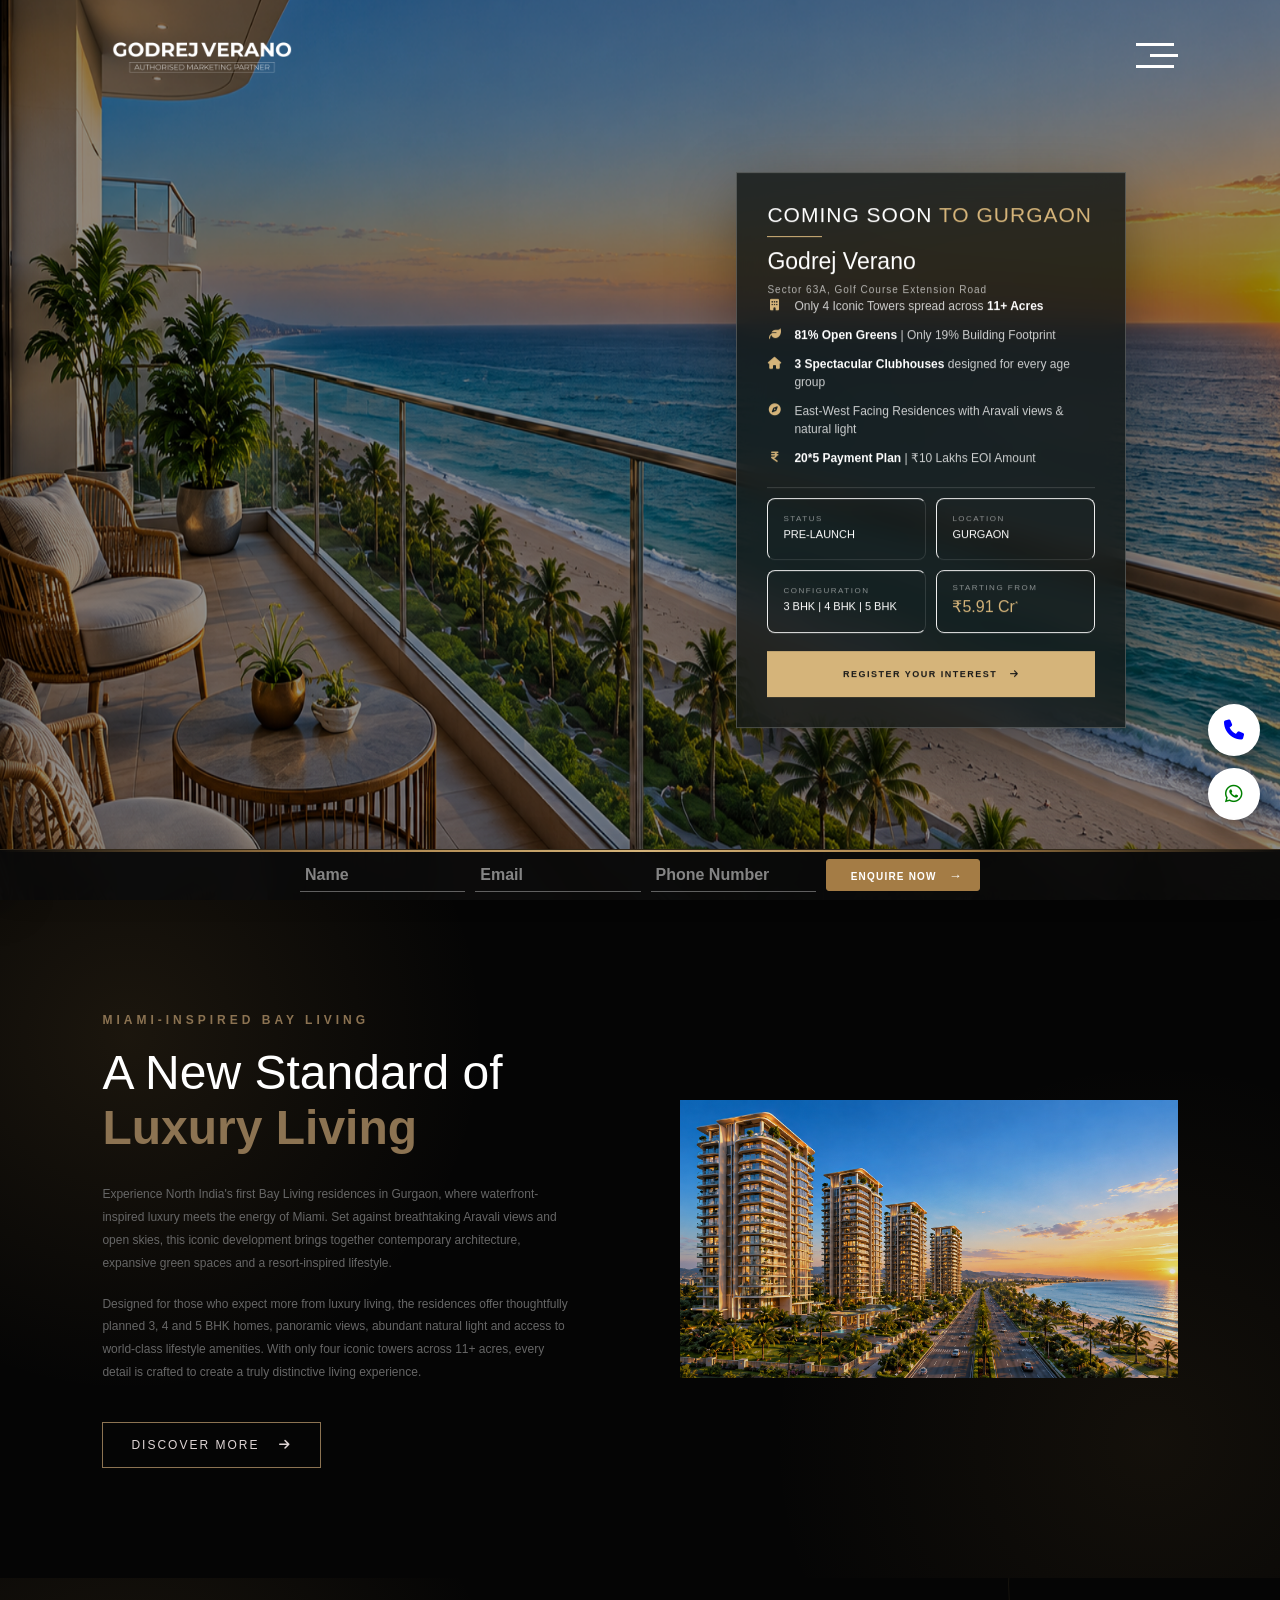
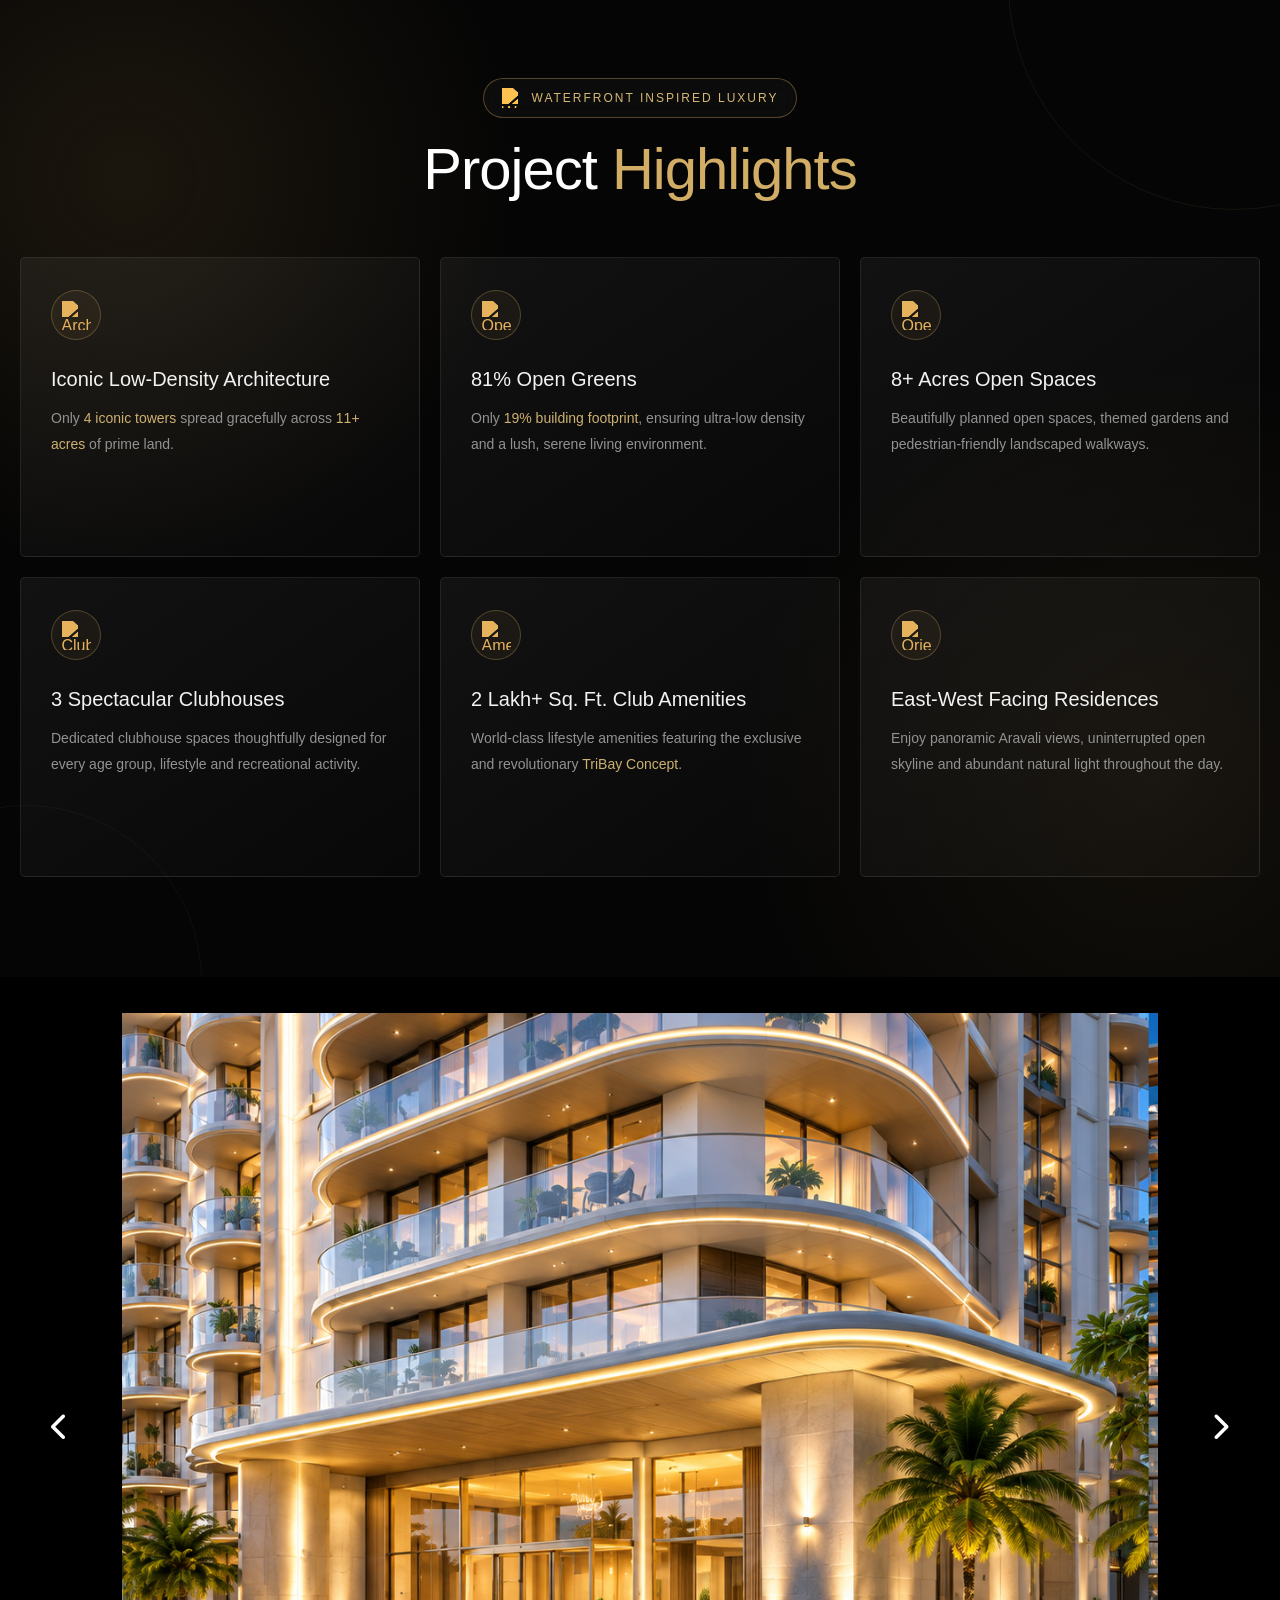
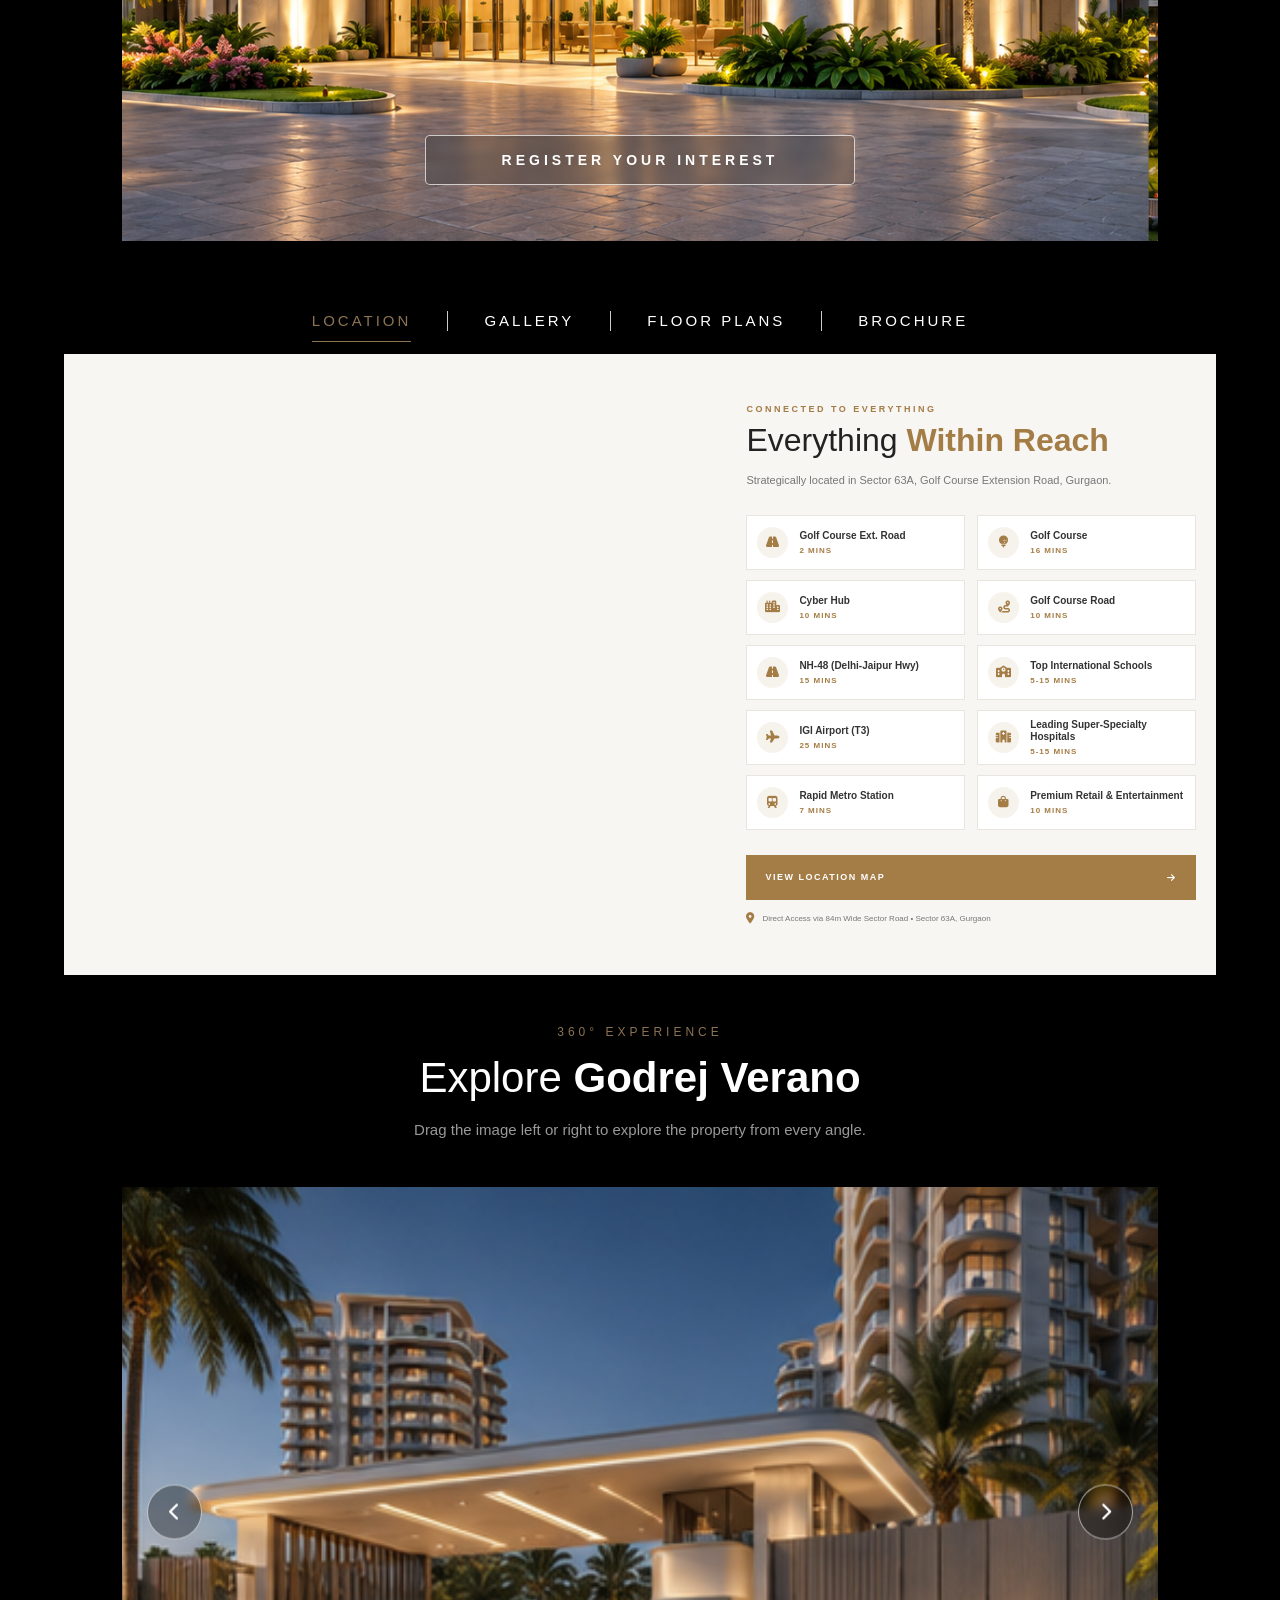
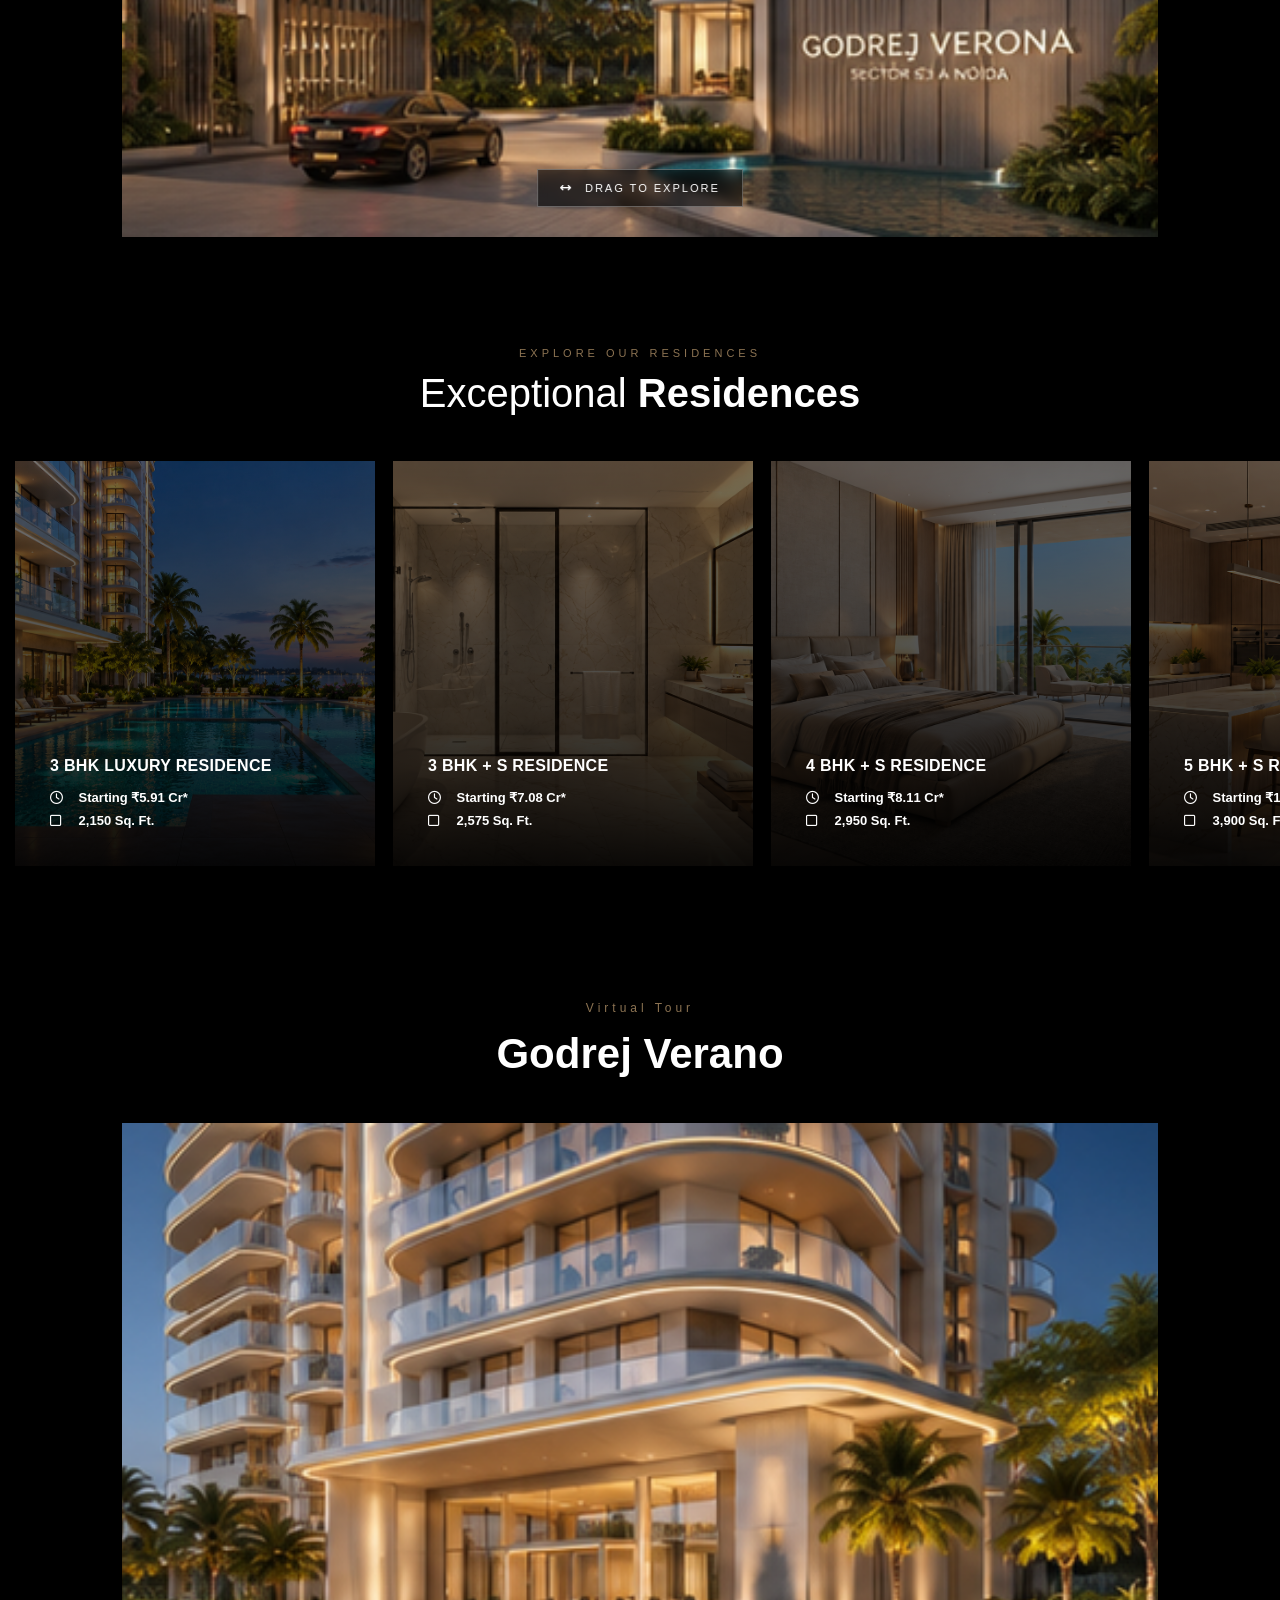
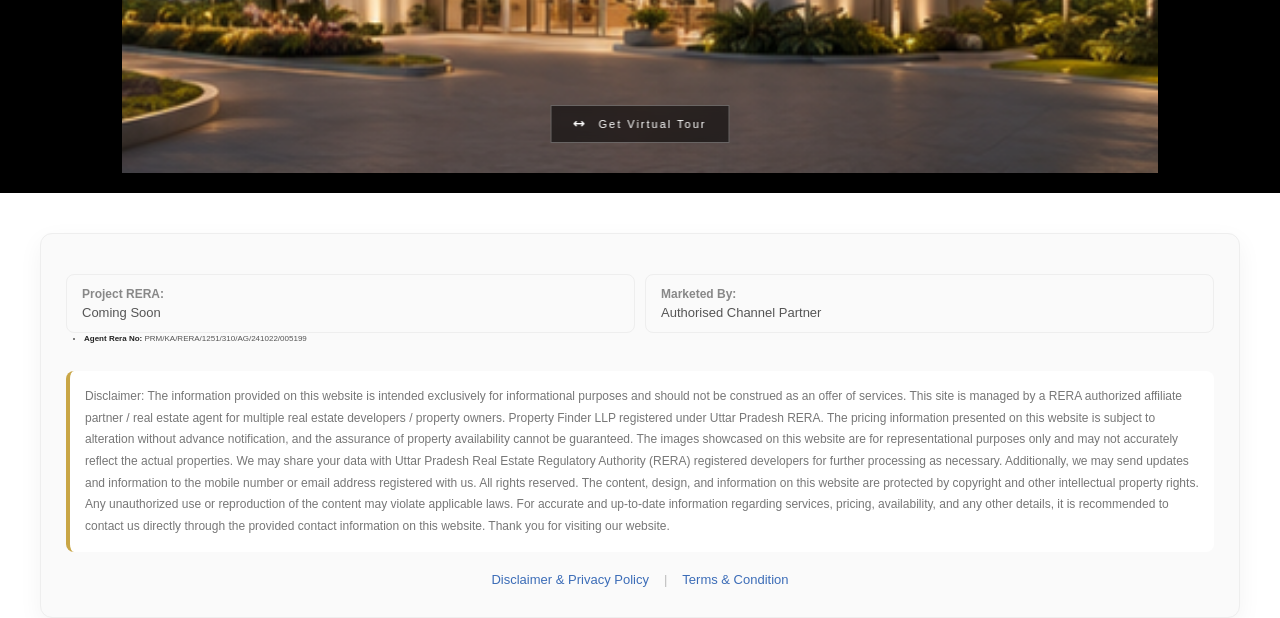
==== commit 93e84336: "done..." ====
--- a/index.html
+++ b/index.html
@@ -37,7 +37,7 @@
 
         <a href="#" class="logo">
 
-             <img src="./images/Verano_white.png" style="width: 300px;"/>
+             <img src="./images/Verano_white.png" style="width: 200px;"/>
 
             <!-- <div class="logo-text">
 
--- a/style.css
+++ b/style.css
@@ -4898,7 +4898,7 @@
 
 .location-details {
 
-    padding: 50px 55px;
+    padding: 50px 20px;
 
     display: flex;
 
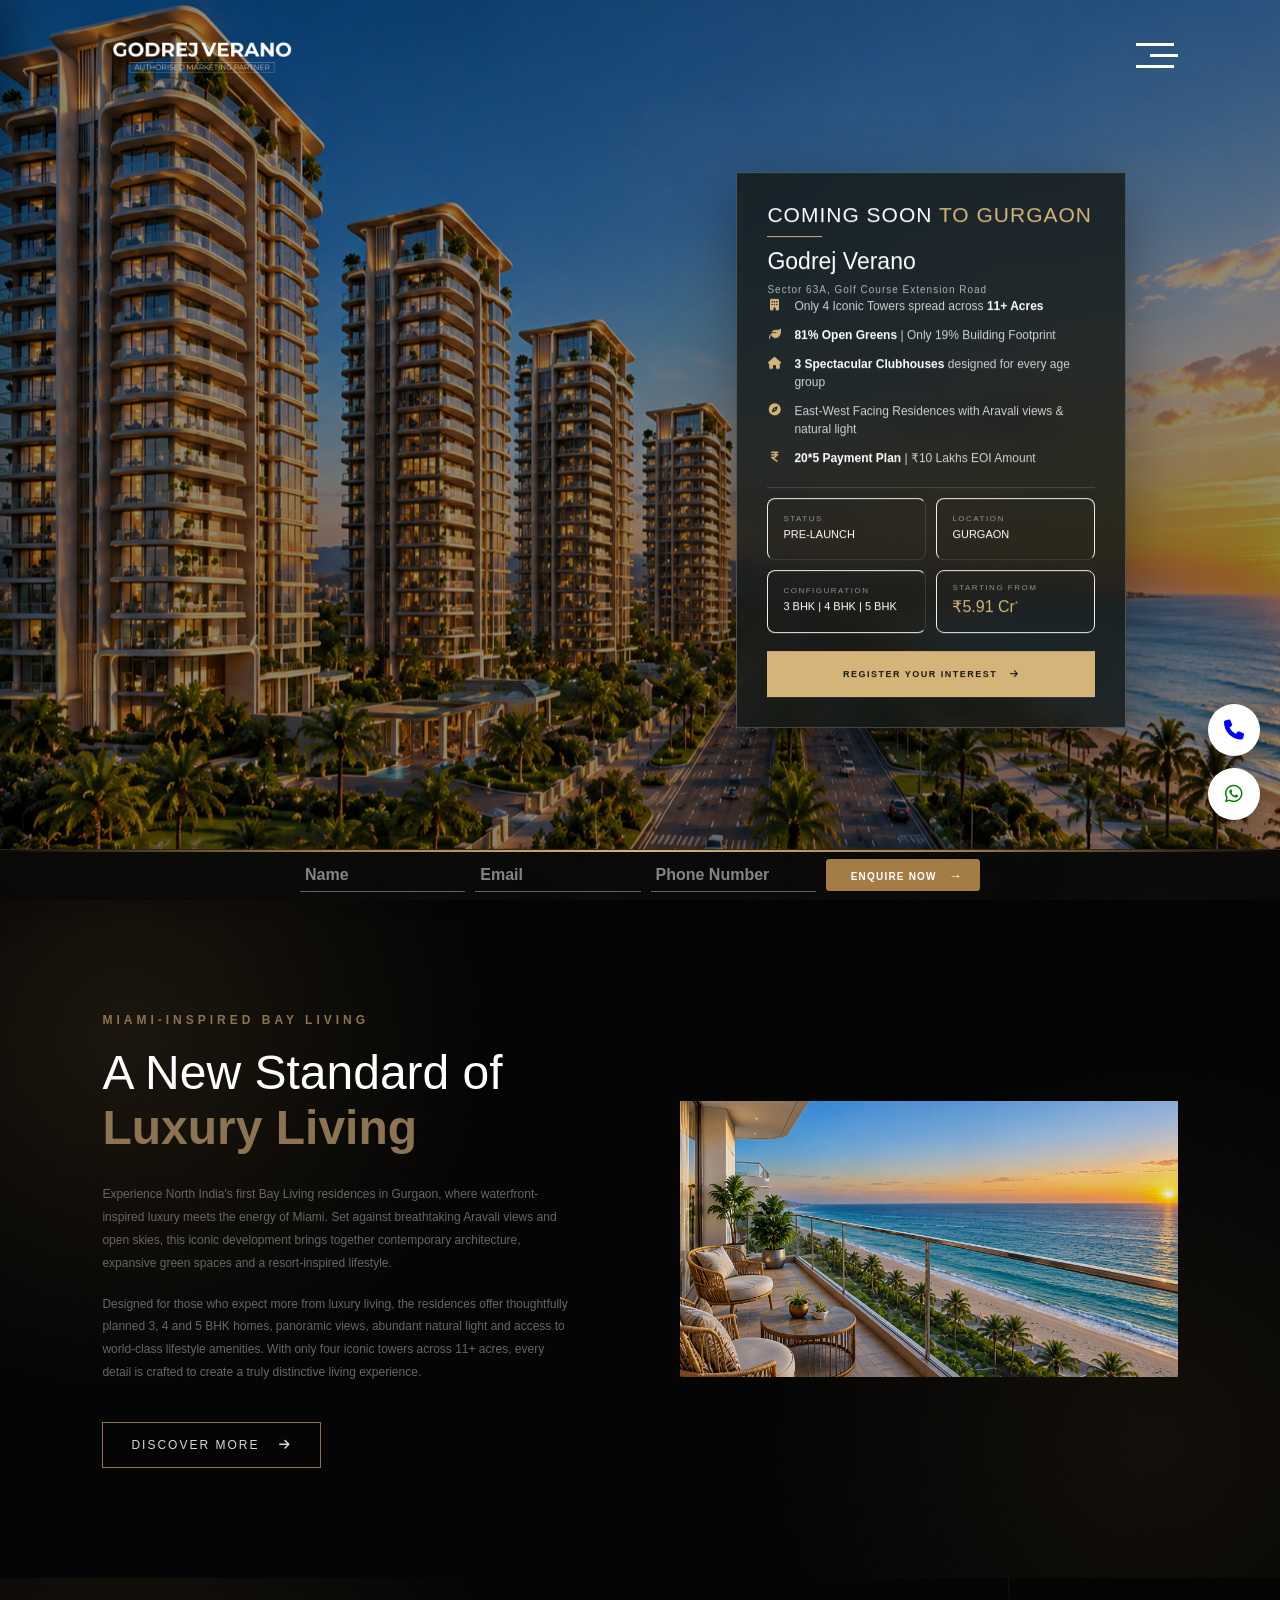
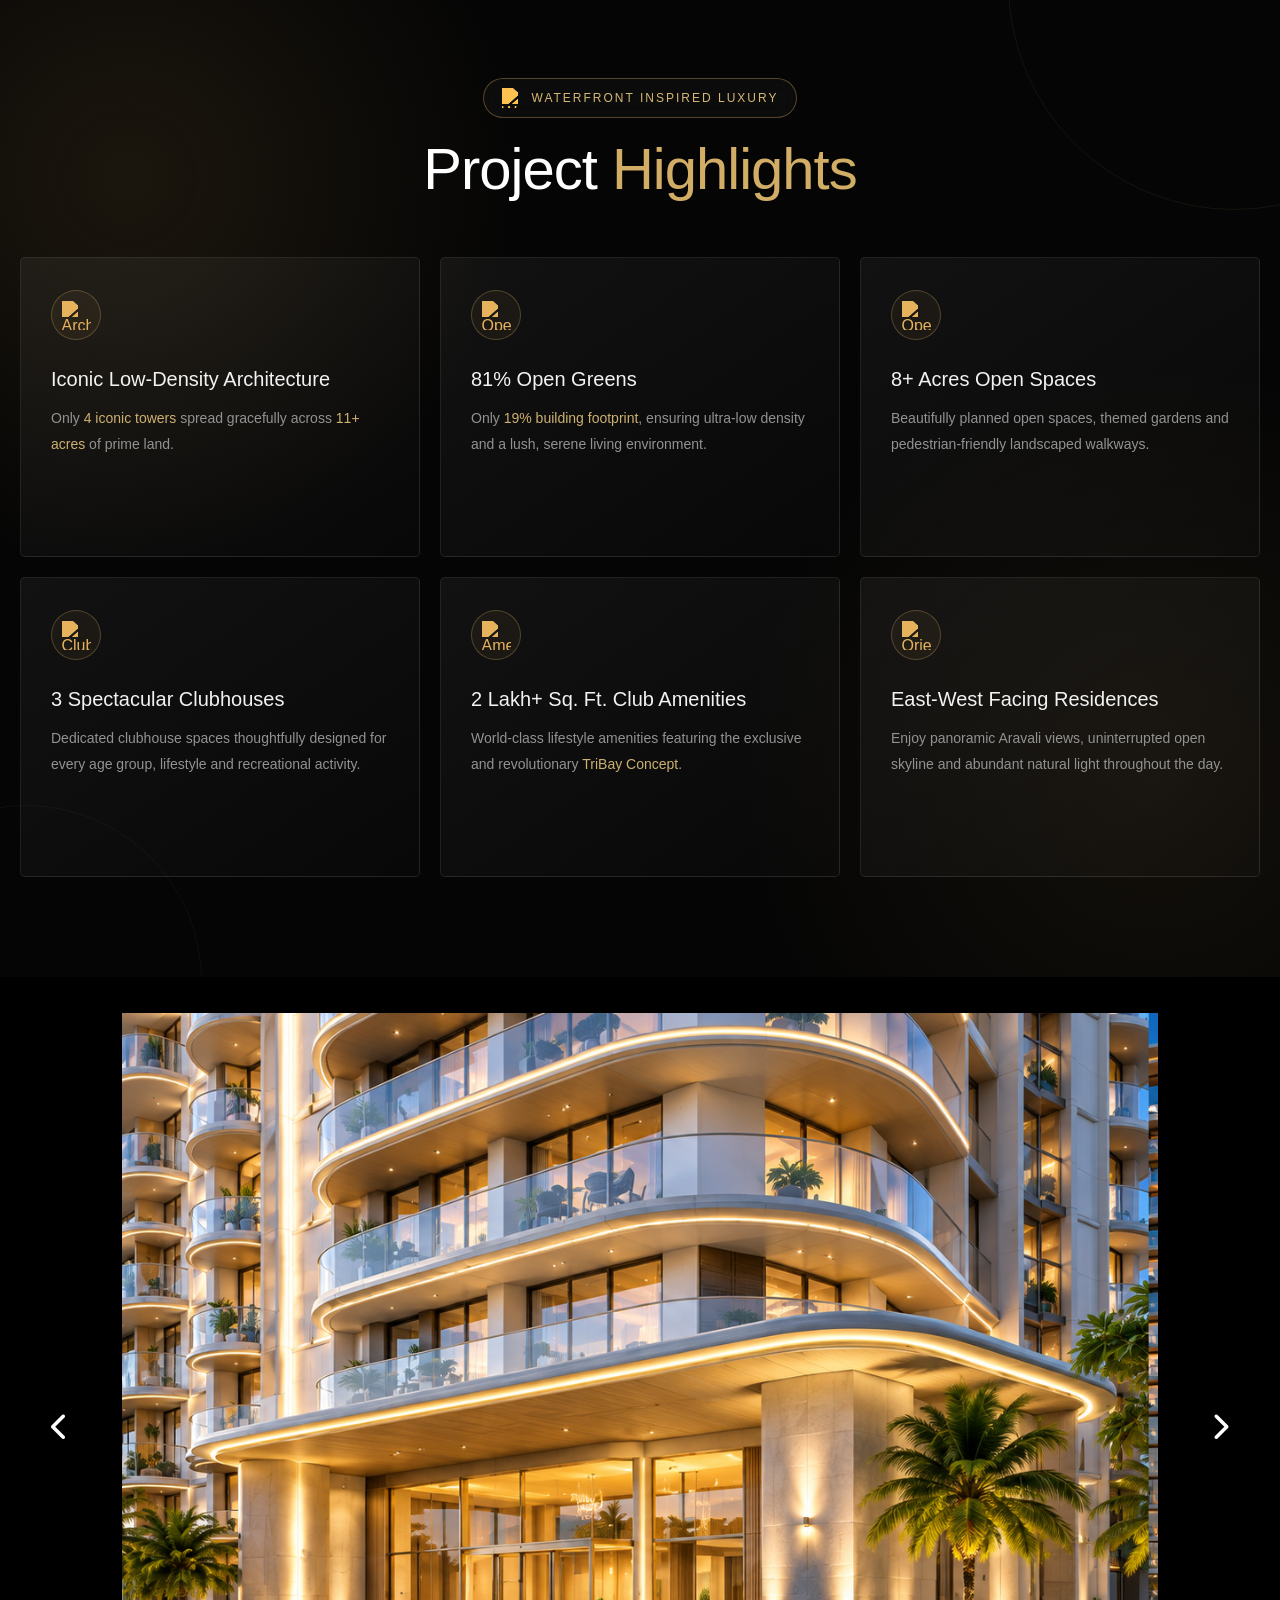
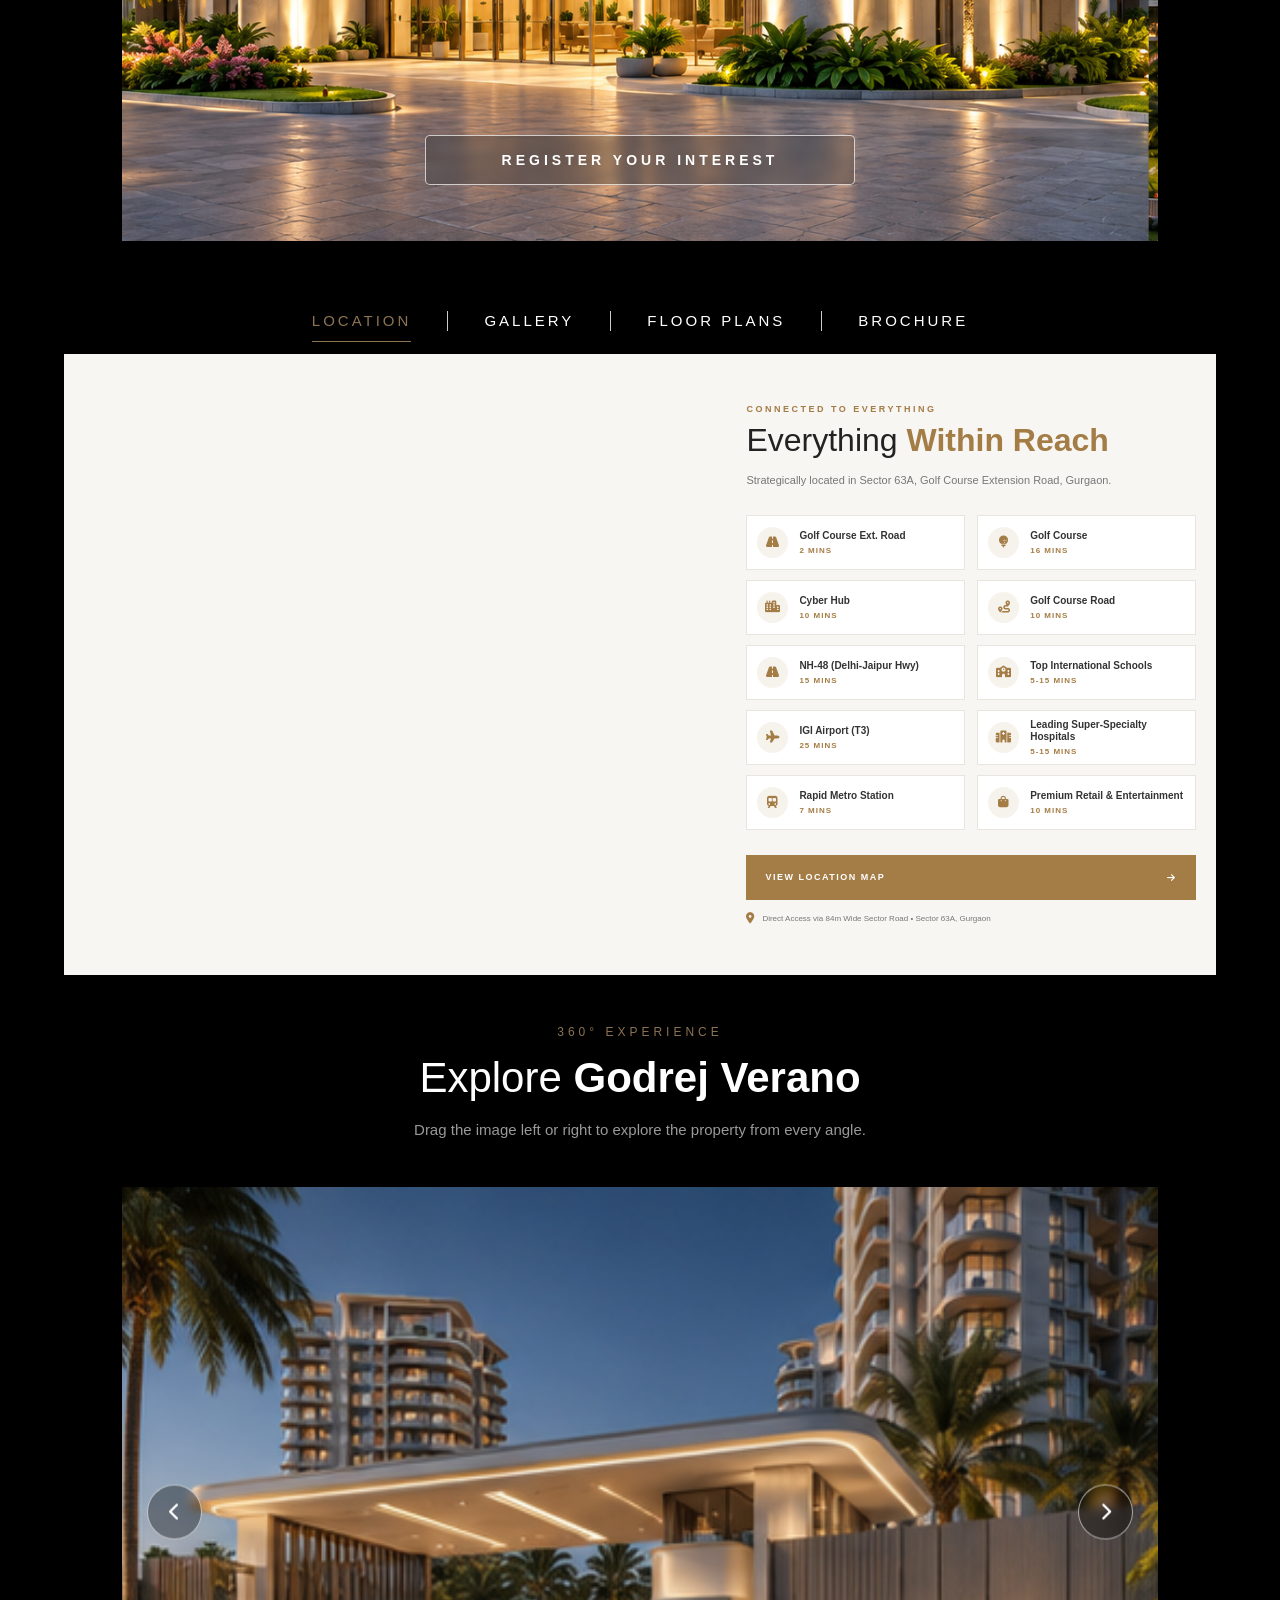
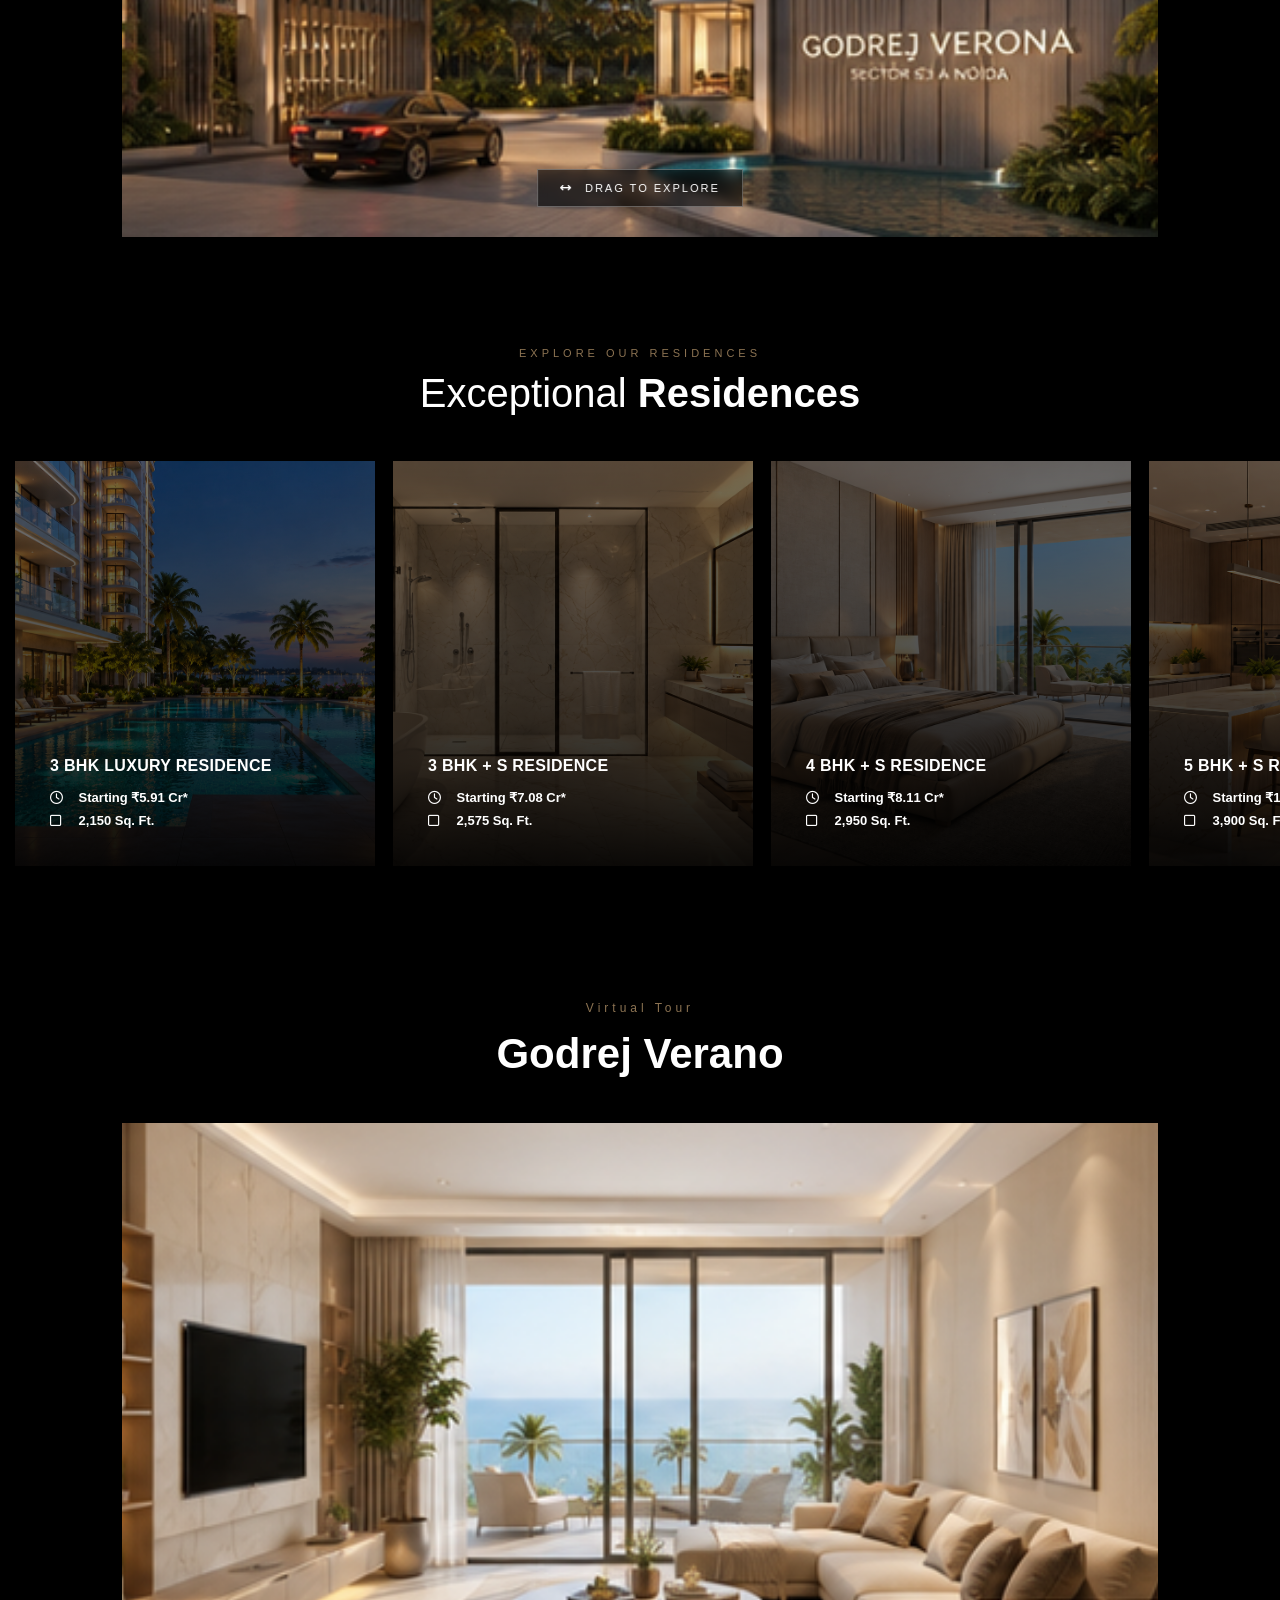
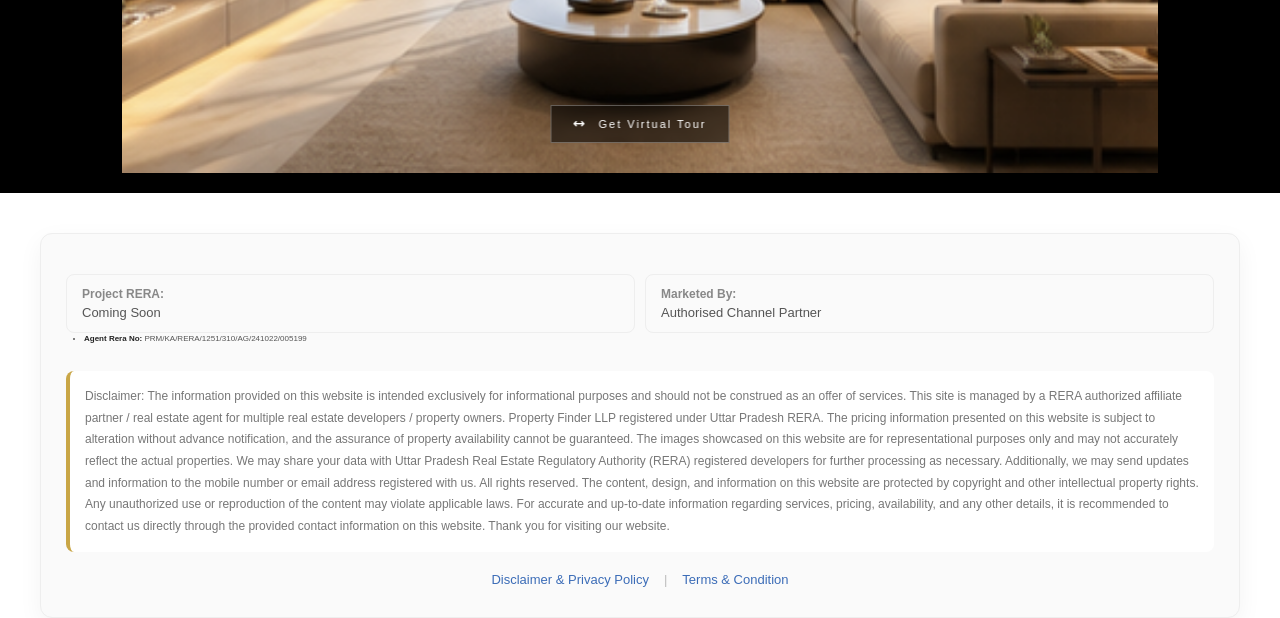
==== commit 63629f4f: "done..." ====
--- a/index.html
+++ b/index.html
@@ -340,7 +340,7 @@
         <!-- Right Image -->
         <div class="overview-image">
 
-            <img src="./images/verano2.png"
+            <img src="./images/verano1.png"
                  alt="Godrej Verano Overview">
 
             <div class="image-overlay"></div>
@@ -661,7 +661,7 @@
         <div class="location-map">
 
             <iframe
-                src="https://www.google.com/maps/embed?pb=!1m18!1m12!1m3!1d7006.488160685404!2d77.34847341135863!3d28.592453622786095!2m3!1f0!2f0!3f0!3m2!1i1024!2i768!4f13.1!3m3!1m2!1s0x390ce50aef0686fd%3A0x2b7e979e87ee40b3!2sSector%2023%2C%20Noida%2C%20Uttar%20Pradesh%20201307!5e0!3m2!1sen!2sin!4v1788600806343!5m2!1sen!2sin"
+                src="https://www.google.com/maps/embed?pb=!1m18!1m12!1m3!1d3509.242011642133!2d77.07075751029672!3d28.41195349396366!2m3!1f0!2f0!3f0!3m2!1i1024!2i768!4f13.1!3m3!1m2!1s0x390d226e7c1c6991%3A0x401d9433a50cb855!2s63a%2C%20Golf%20Course%20Ext%20Rd%2C%20The%20Close%20South%2C%20Sector%2065%2C%20Gurugram%2C%20Haryana%20122018!5e0!3m2!1sen!2sin!4v1788945520605!5m2!1sen!2sin"
                 width="100%"
                 height="100%"
                 style="border:0;"
@@ -1396,7 +1396,7 @@
         <!-- 360 IMAGE -->
         <img
             id="tour360Image"
-            src="./360/3.png"
+            src="./360/5.png"
             alt="Godrej Verano 360 Degree View"
             draggable="false"
         >
--- a/style.css
+++ b/style.css
@@ -36,7 +36,7 @@
             /* width: 100%; */
             /* height: 700px; */
 
-            background-image: url("./images/verano1.png");
+            background-image: url("./images/verano2.png");
             background-size: 100% 100%;
             background-position: center;
             background-repeat: no-repeat;
@@ -58,6 +58,27 @@
             }
 
         }
+
+        @media (max-width: 767px) {
+.hero-bg {
+            position: absolute;
+            inset: -4%;
+            /* width: 100%; */
+            /* height: 700px; */
+
+            /* background-image: url("./images/verano2.png"); */
+            background-size: cover;
+            background-position: 20% top;
+            background-repeat: no-repeat;
+
+
+            transform: scale(1.12);
+
+            animation: zoomOut 5s cubic-bezier(.2,.6,.2,1) forwards;
+        }
+            
+        }
+
 
         /* Dark overlay */
 
@@ -4085,7 +4106,7 @@
 
         padding: 24px 18px;
 
-        background: rgba(20,25,24,0.95);
+        background: rgba(20,25,24,0.85);
 
         box-sizing: border-box;
 
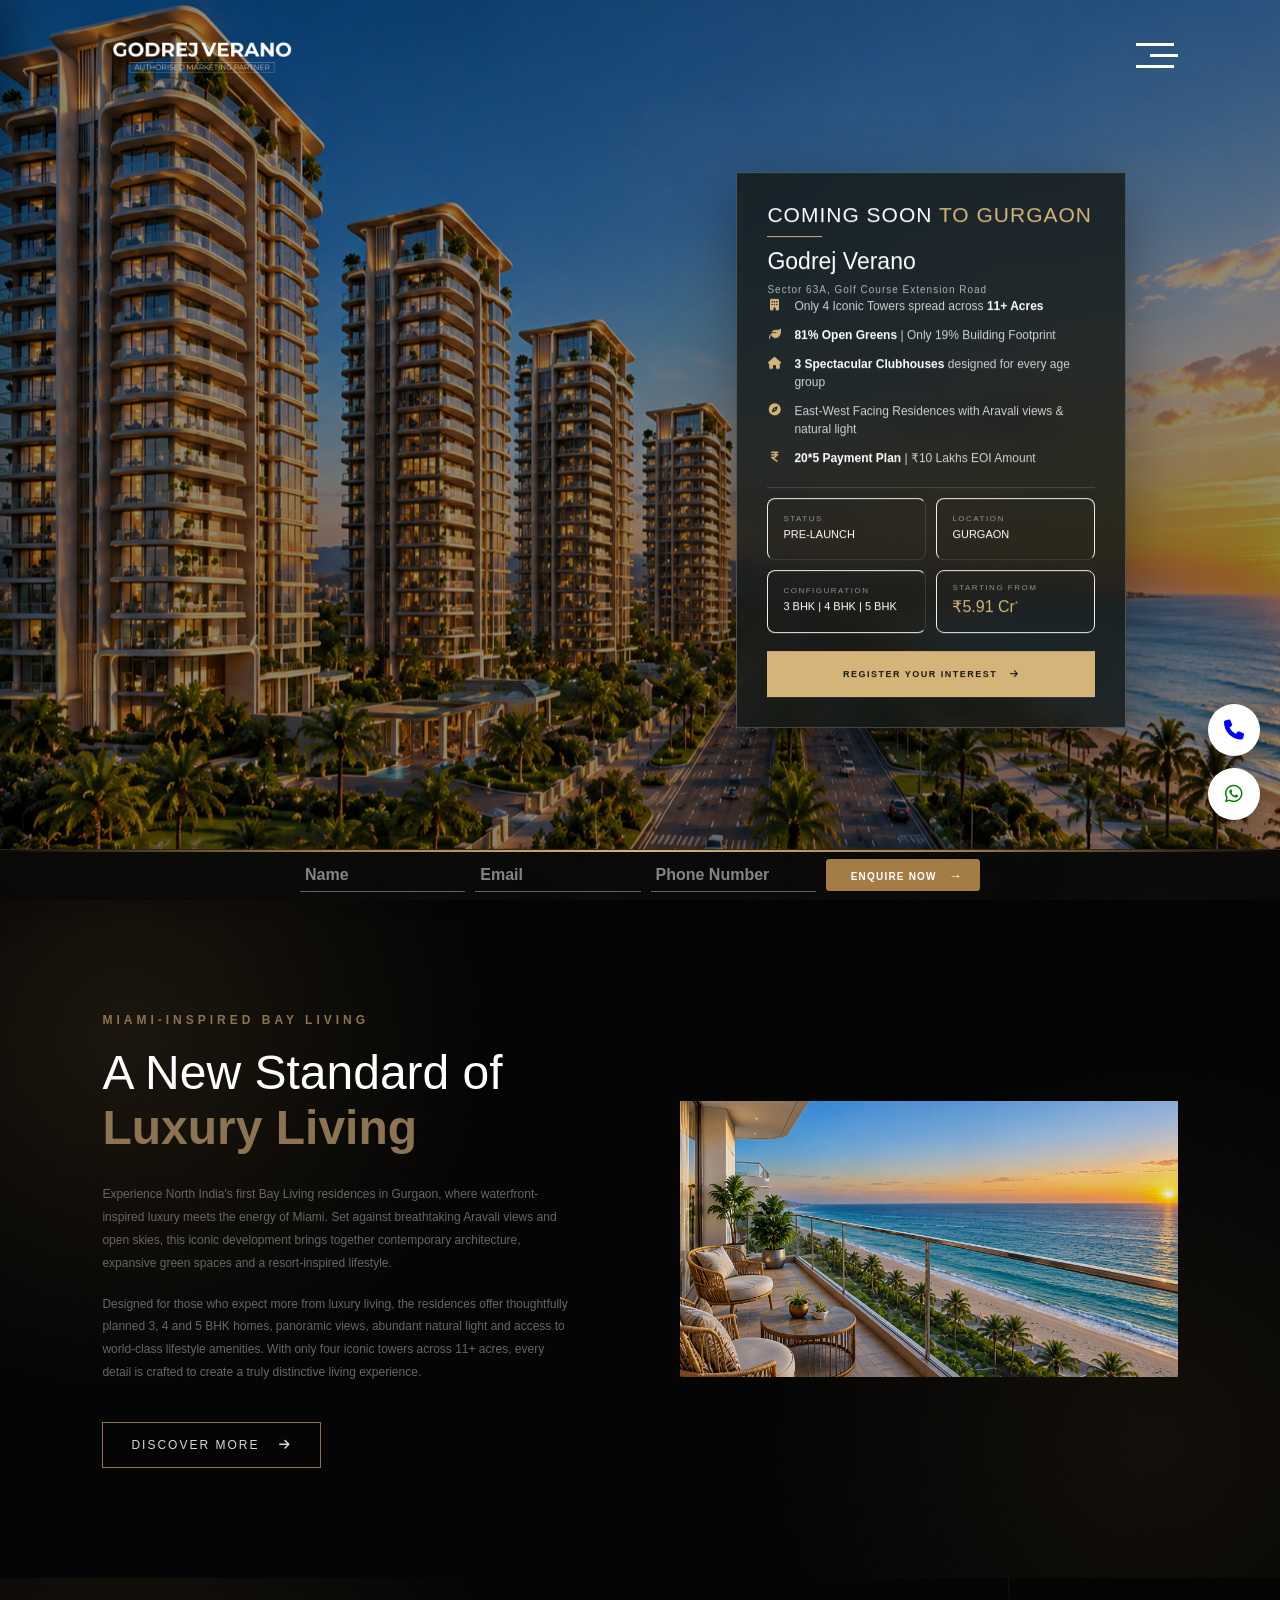
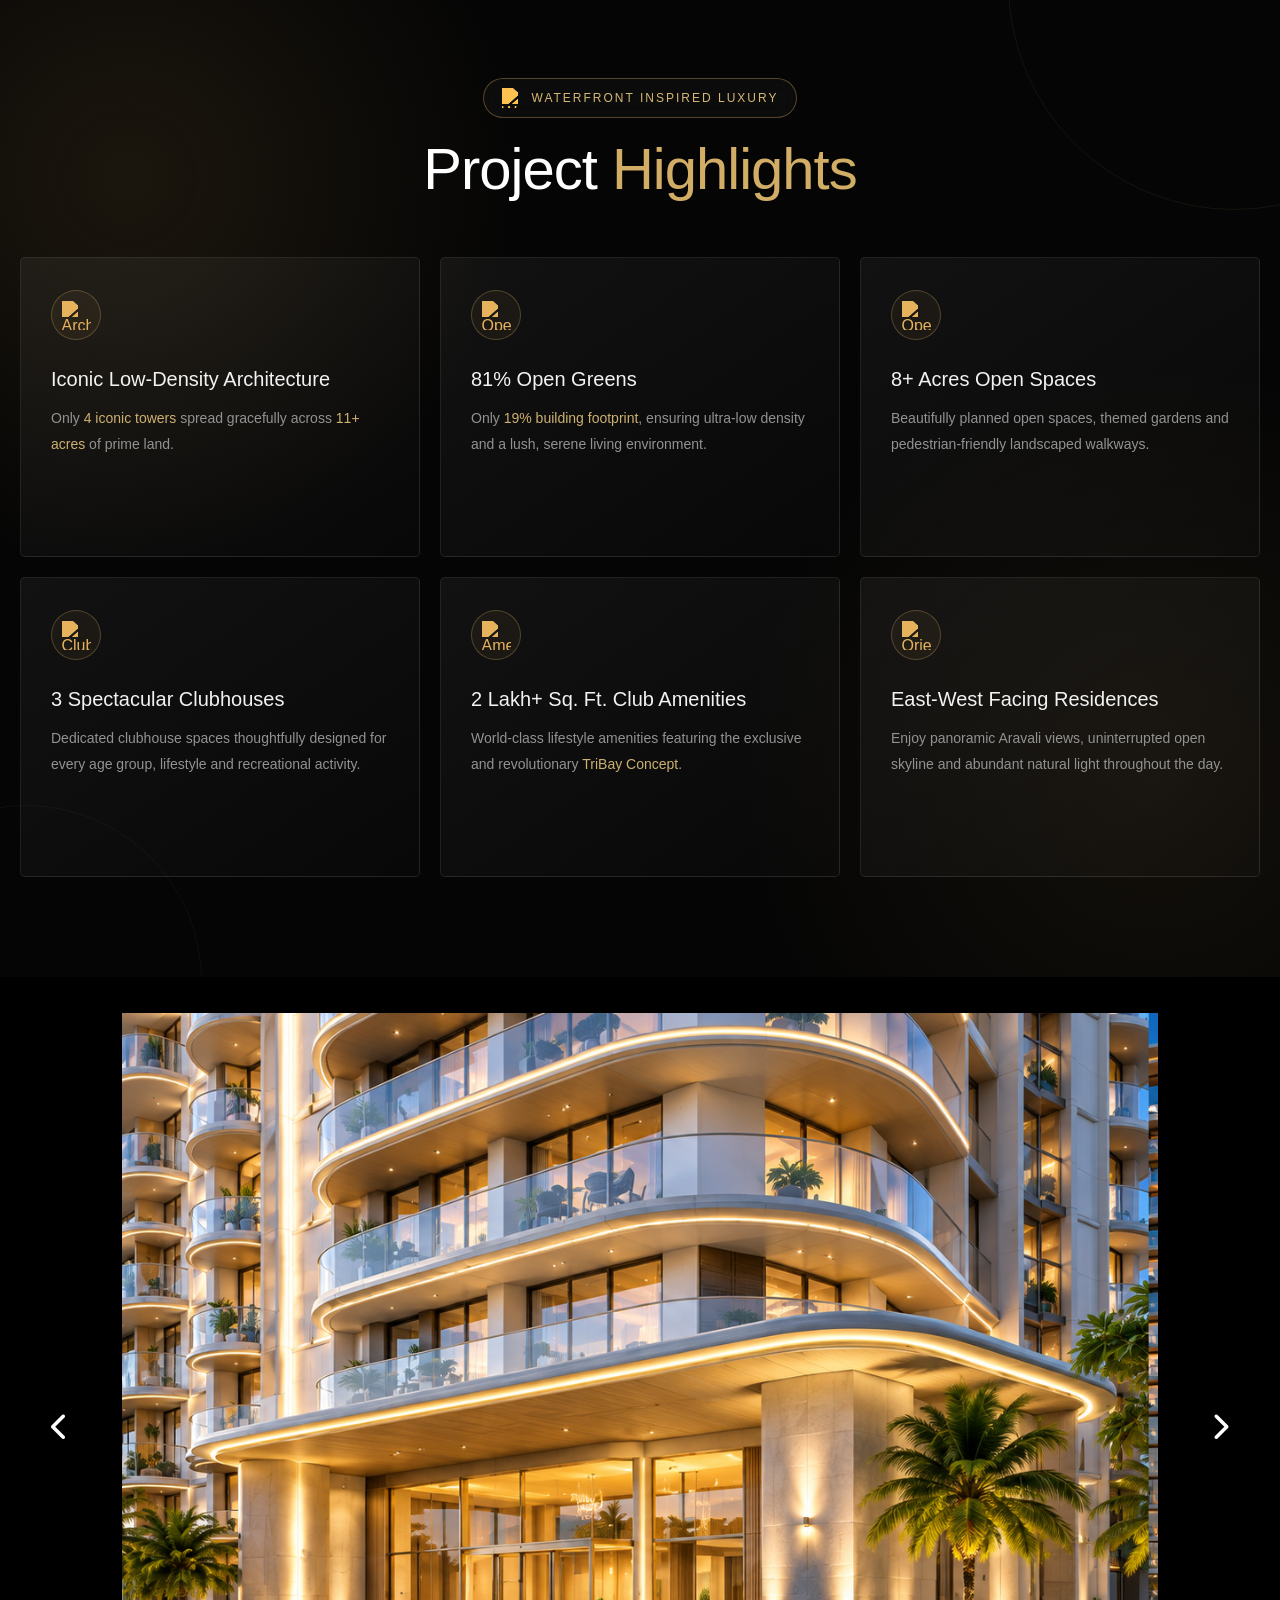
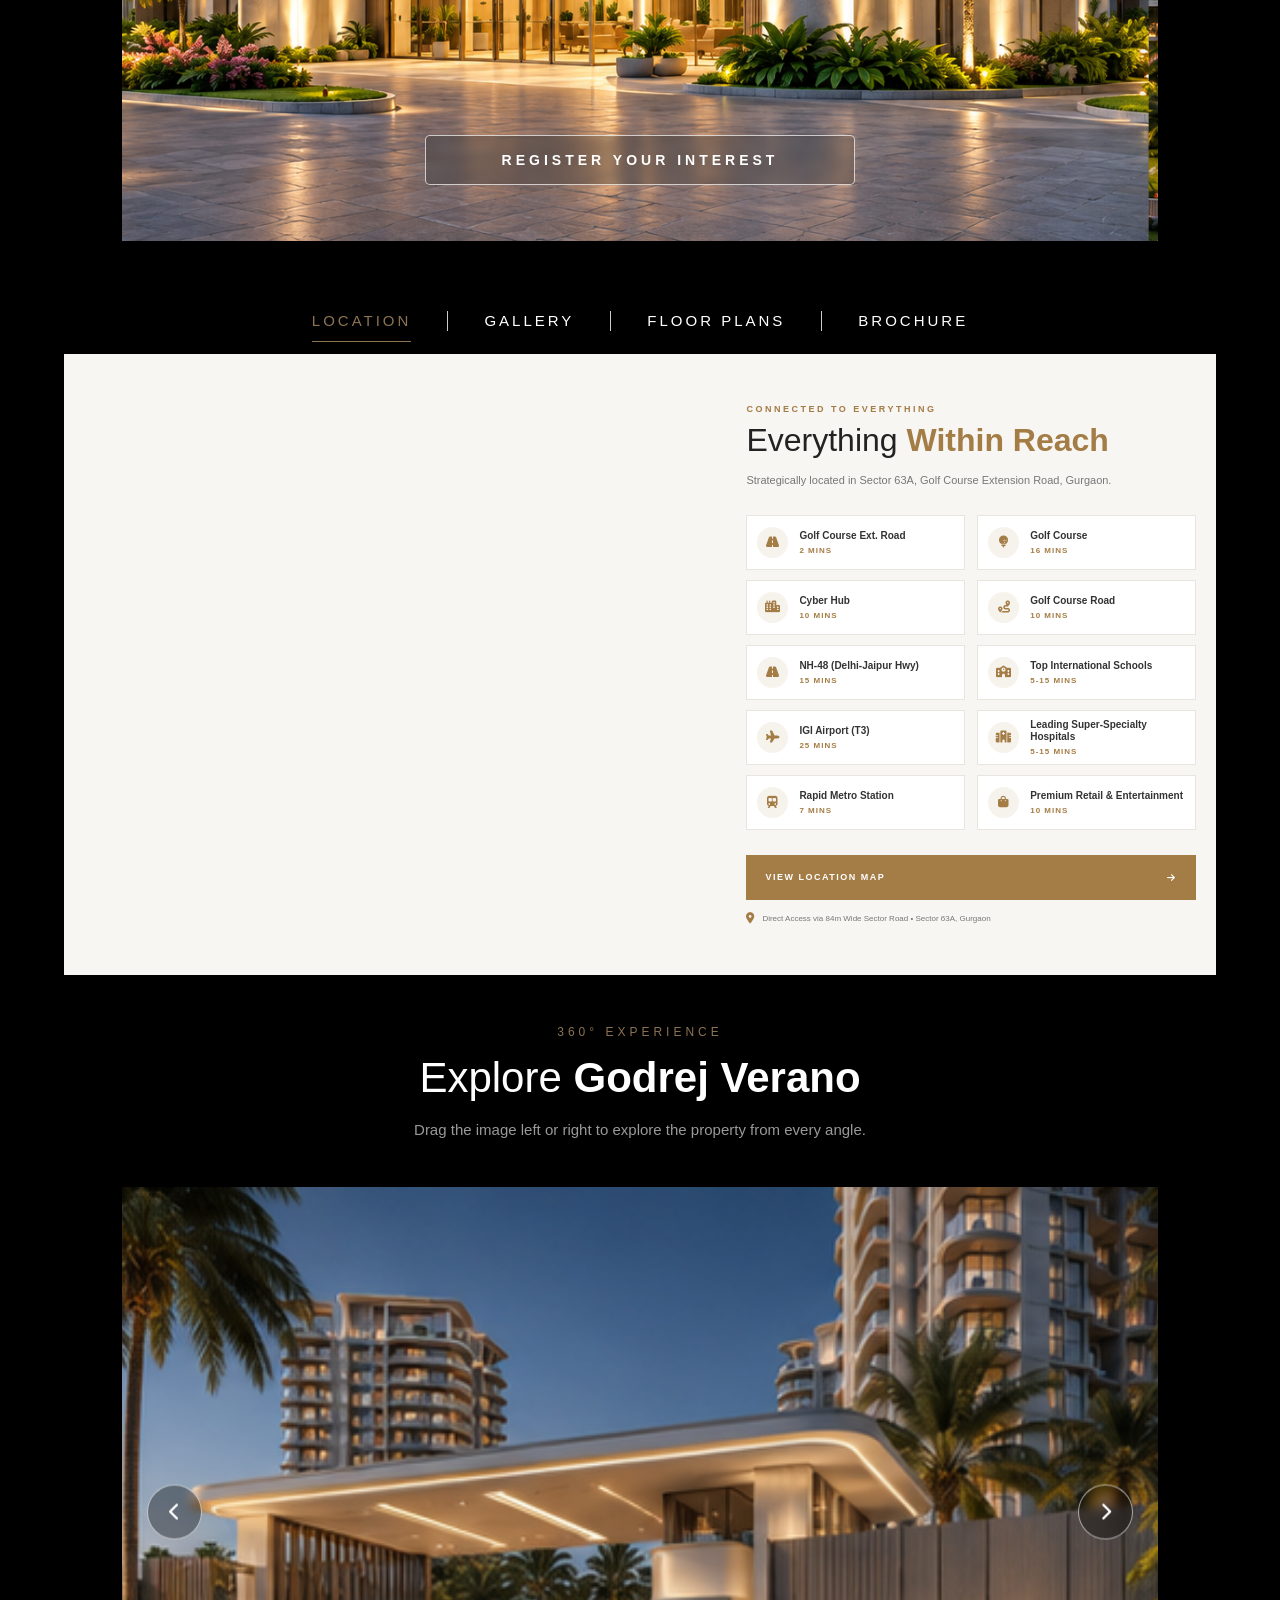
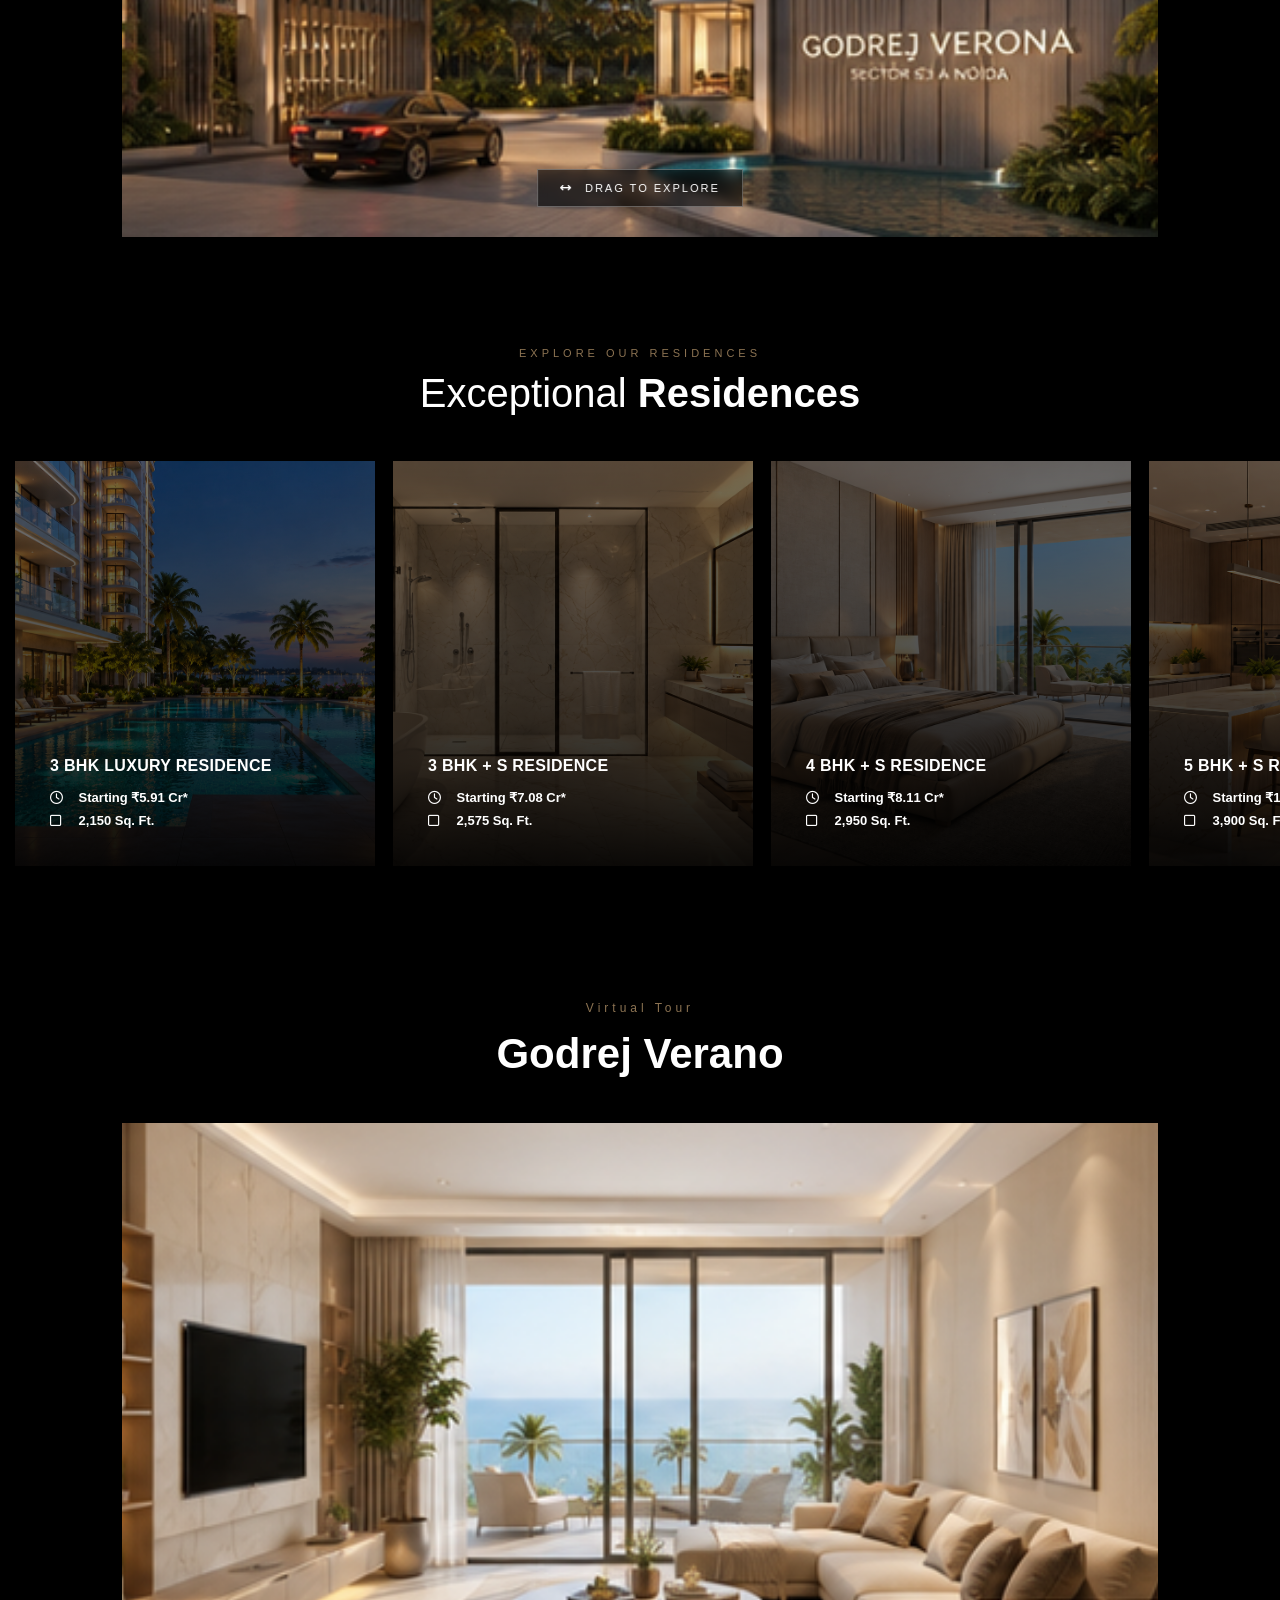
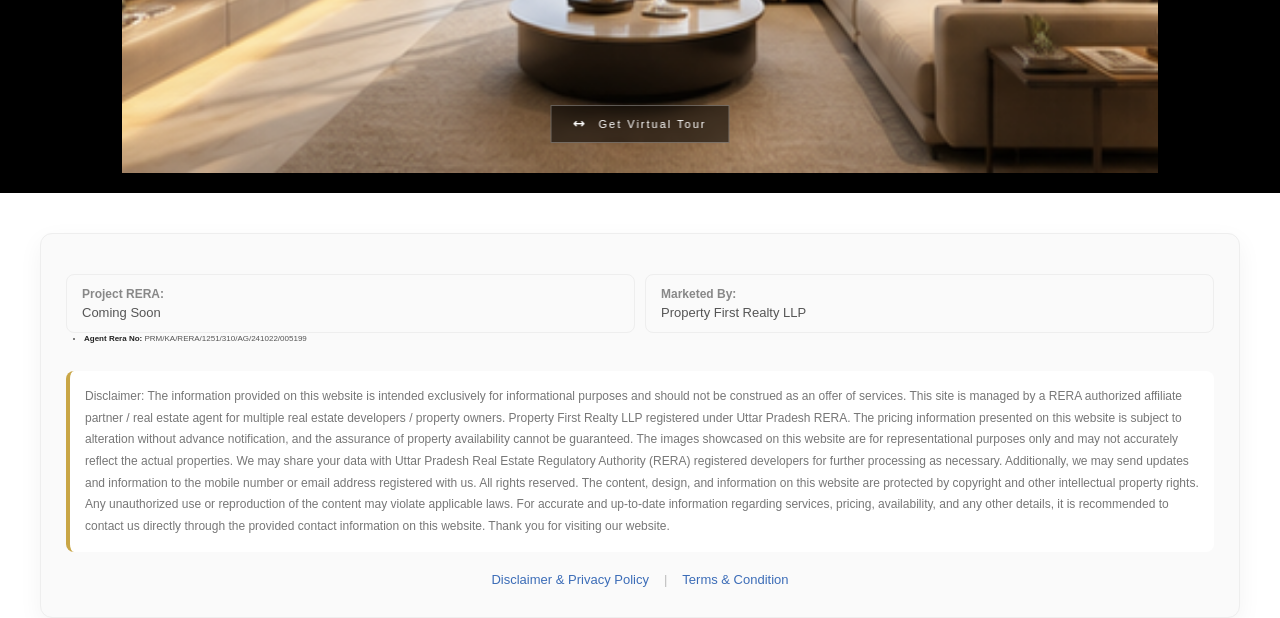
==== commit 71540787: "done.." ====
--- a/index.html
+++ b/index.html
@@ -1432,7 +1432,7 @@
 
       <div>
         <strong>Marketed By:</strong>
-        Authorised Channel Partner
+        Property First Realty LLP
       </div>
 
       <!-- <div>
@@ -1469,7 +1469,7 @@
       exclusively for informational purposes and should not be construed
       as an offer of services. This site is managed by a RERA authorized
       affiliate partner / real estate agent for multiple real estate
-      developers / property owners. Property Finder LLP registered under
+      developers / property owners. Property First Realty LLP registered under
       Uttar Pradesh RERA. The pricing information presented on this website is subject
       to alteration without advance notification, and the assurance of
       property availability cannot be guaranteed. The images showcased on
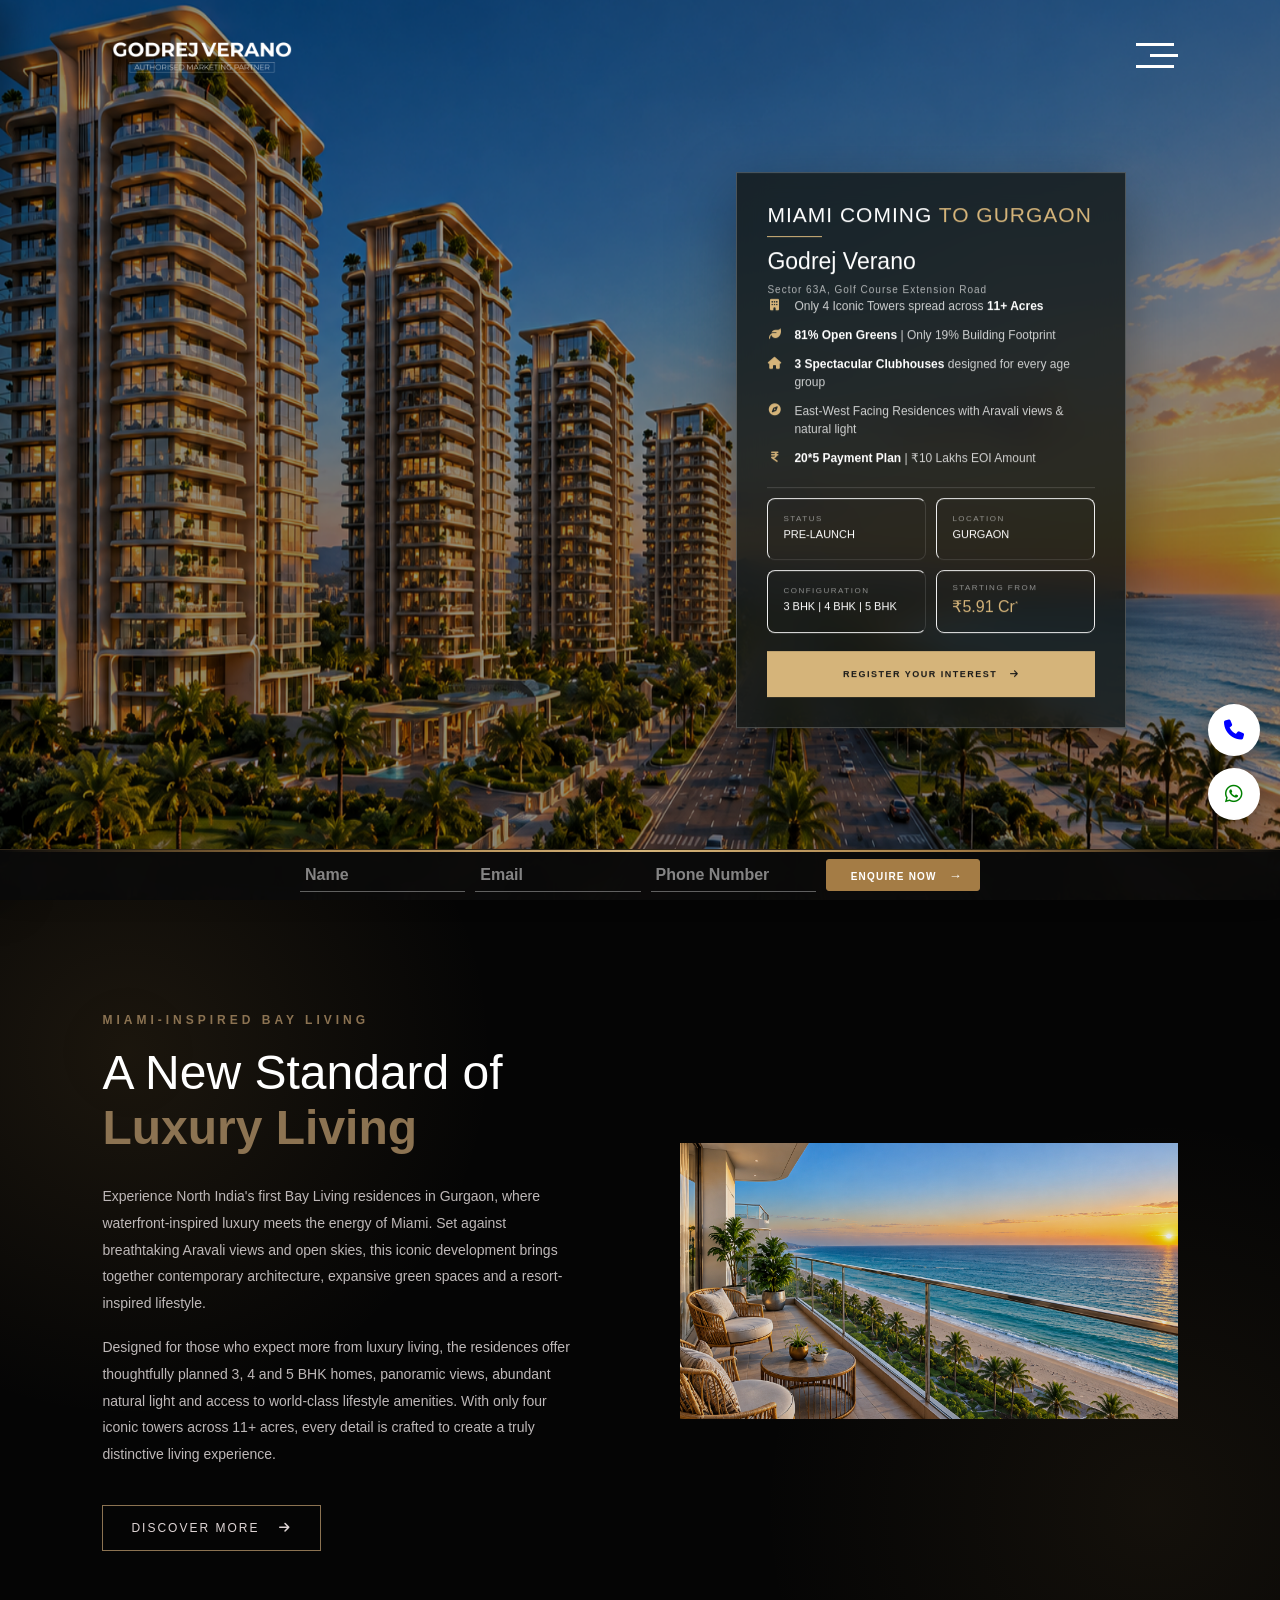
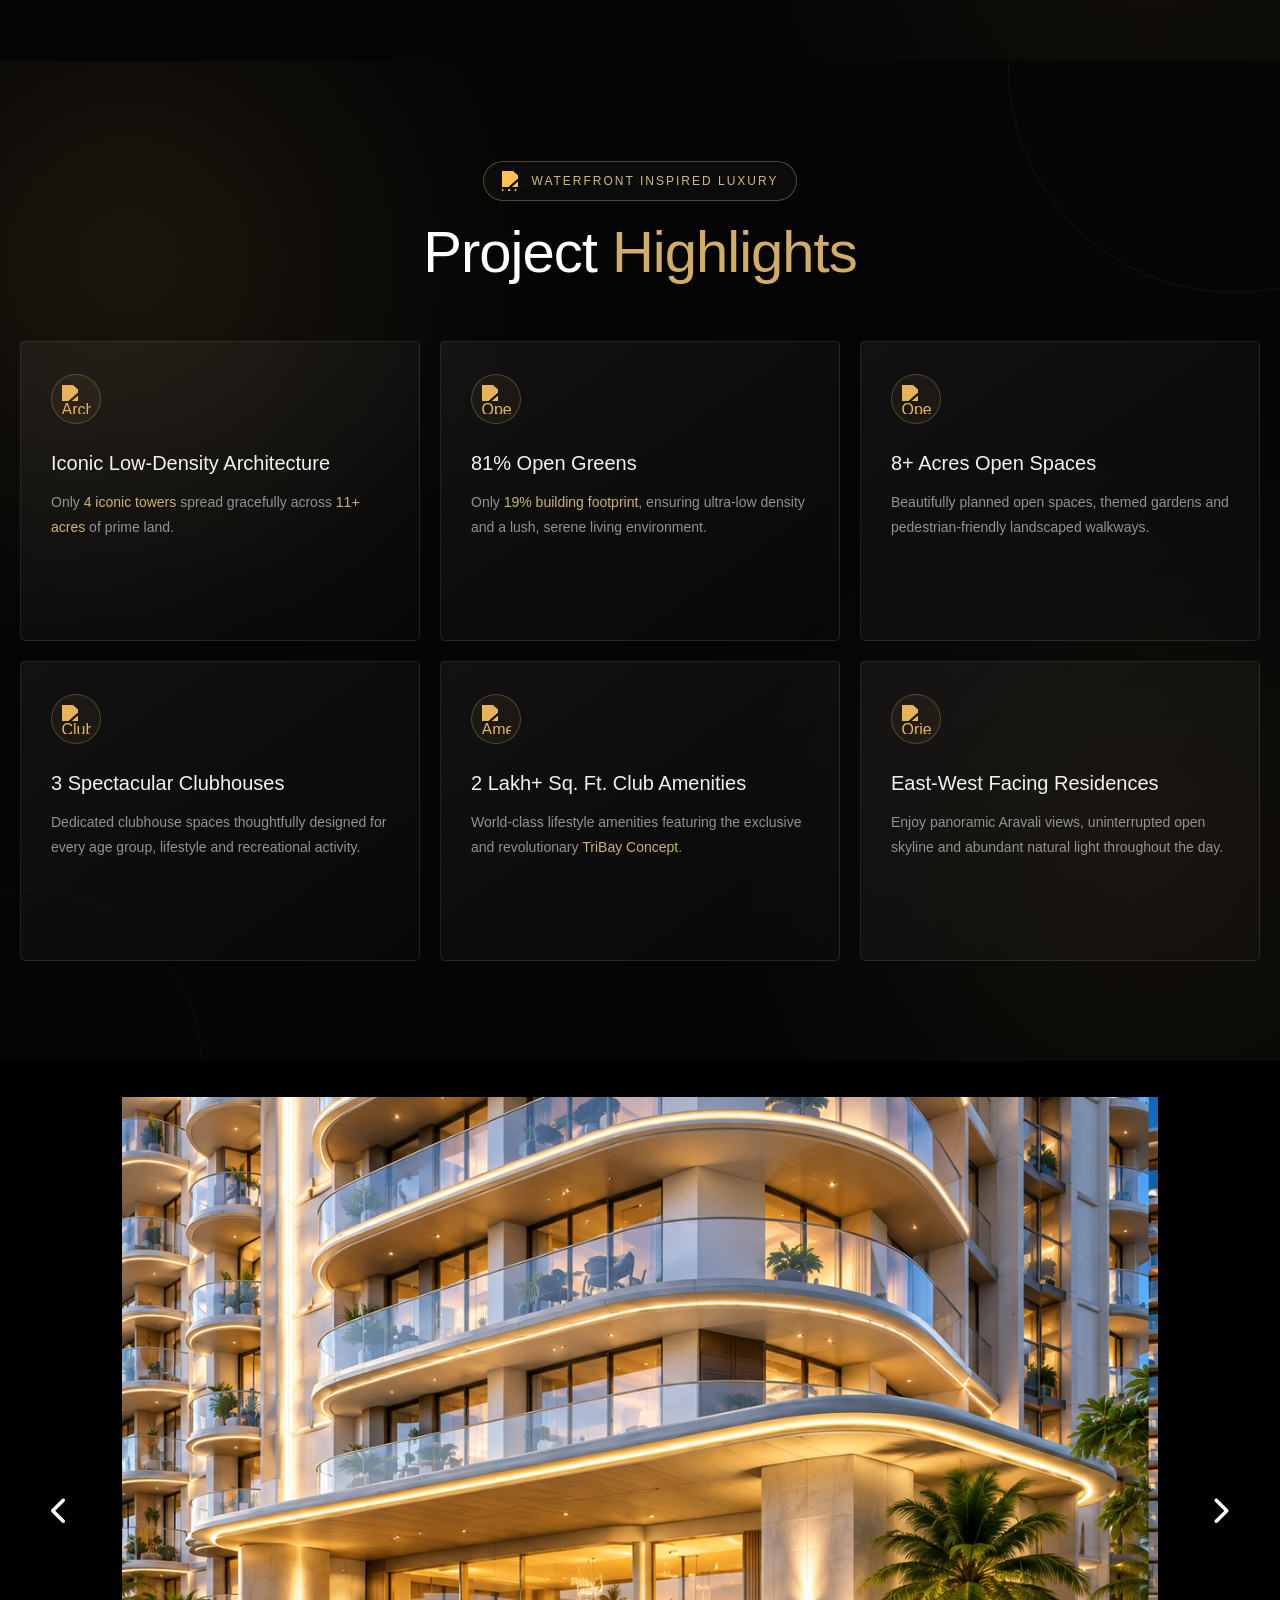
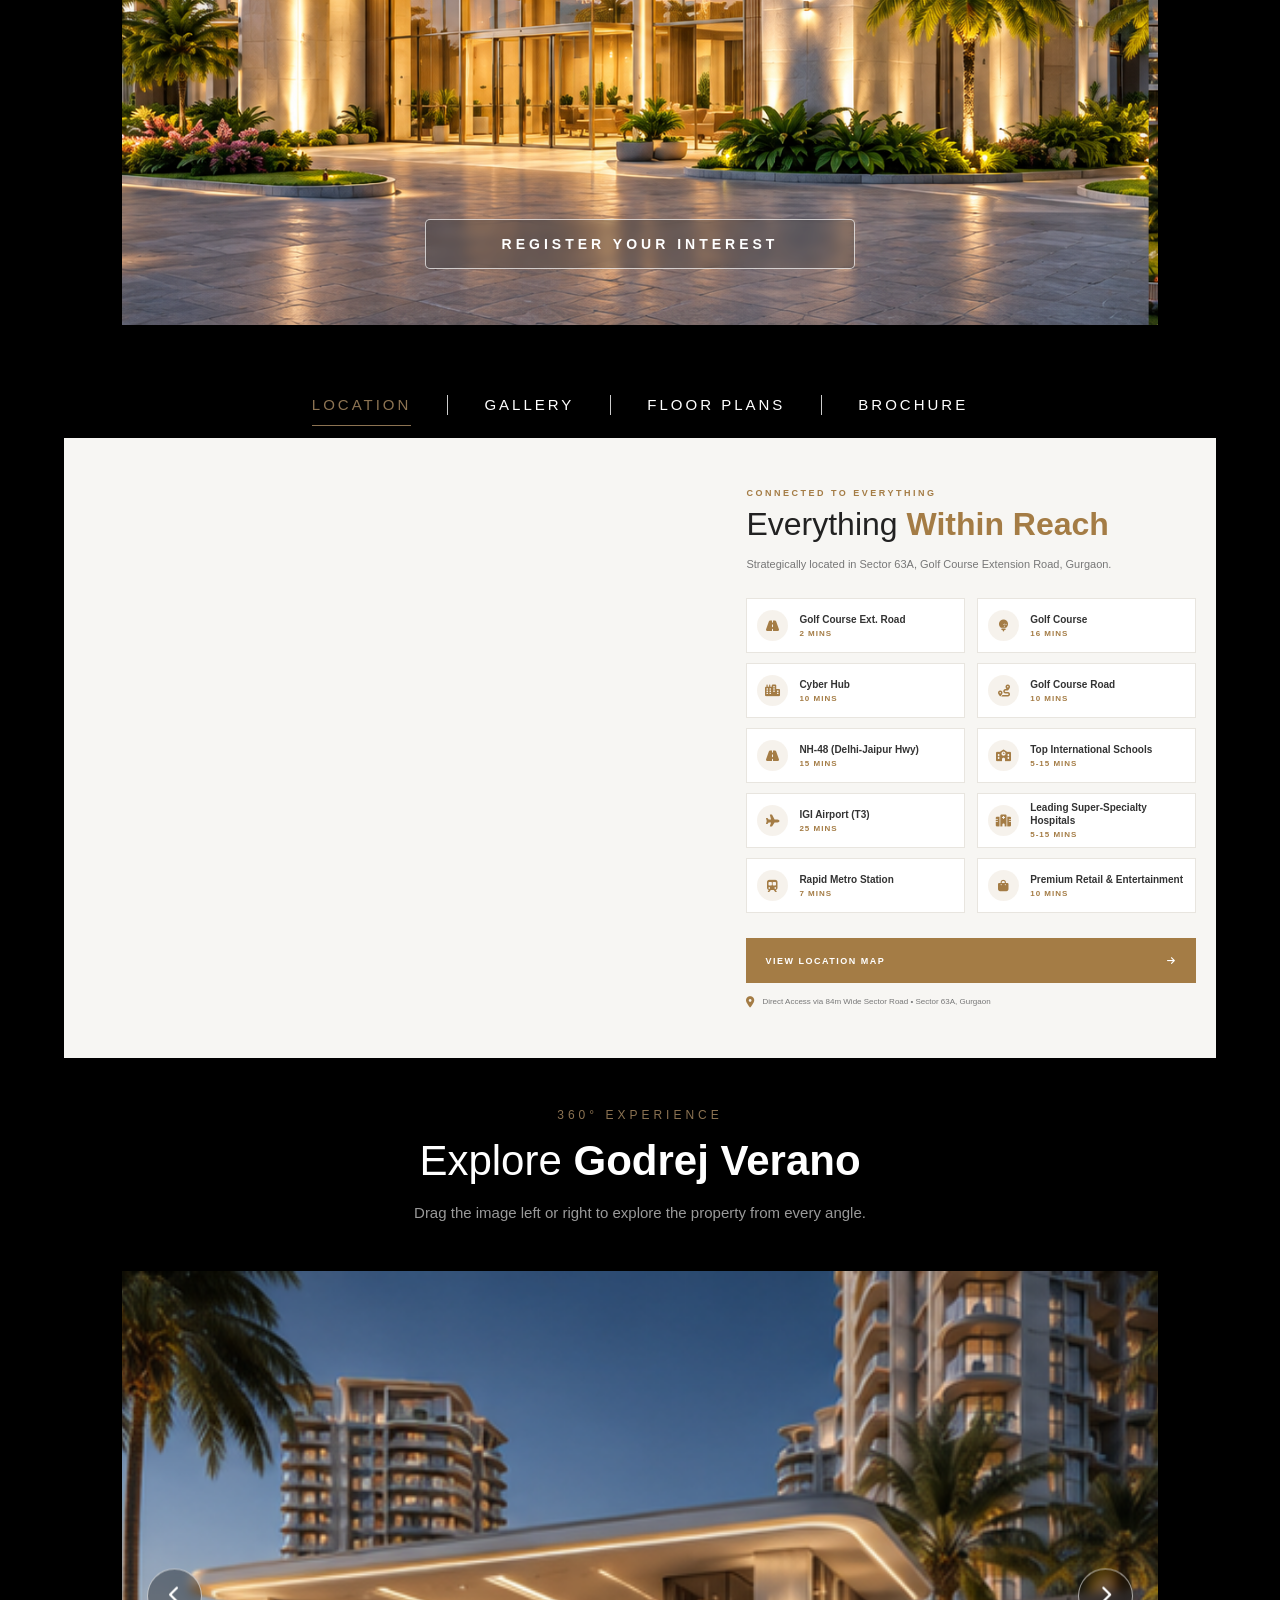
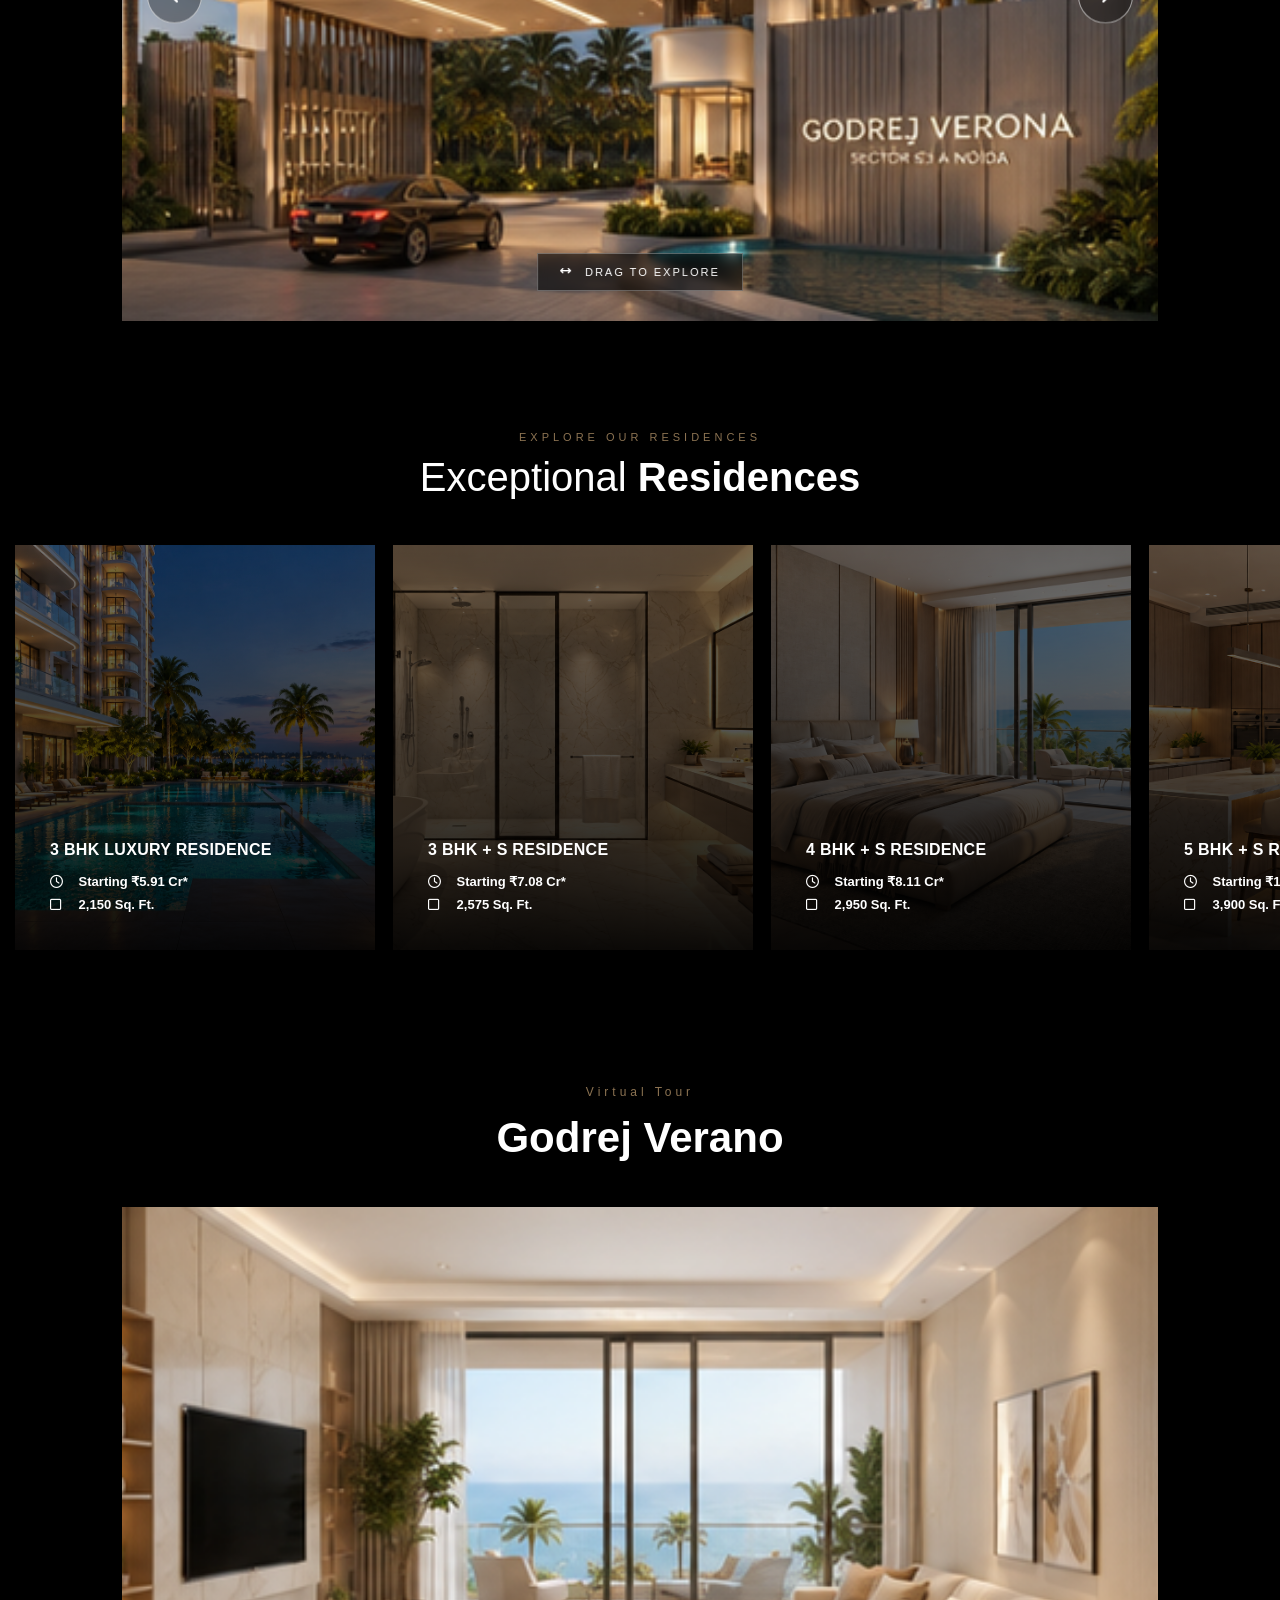
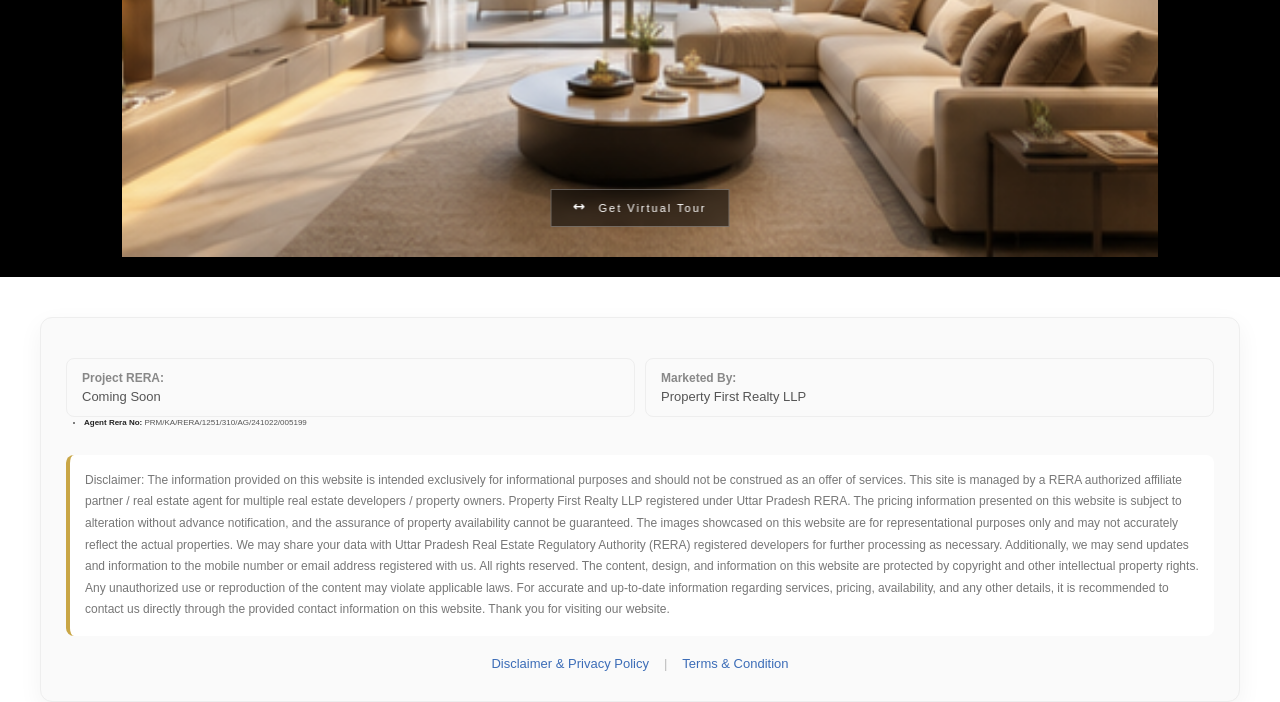
==== commit 232ed0ab: "done..." ====
--- a/index.html
+++ b/index.html
@@ -162,7 +162,7 @@
 <div class="hero-project-card">
 
     <h1>
-        COMING SOON
+        MIAMI COMING
         <span>TO GURGAON</span>
     </h1>
 
--- a/style.css
+++ b/style.css
@@ -813,11 +813,11 @@
 
 .overview-content p {
 
-    font-size: 12px;
+    font-size: 14px;
 
     line-height: 1.9;
 
-    color: #666;
+    color: #beb8b8;
 
     margin-bottom: 18px;
 
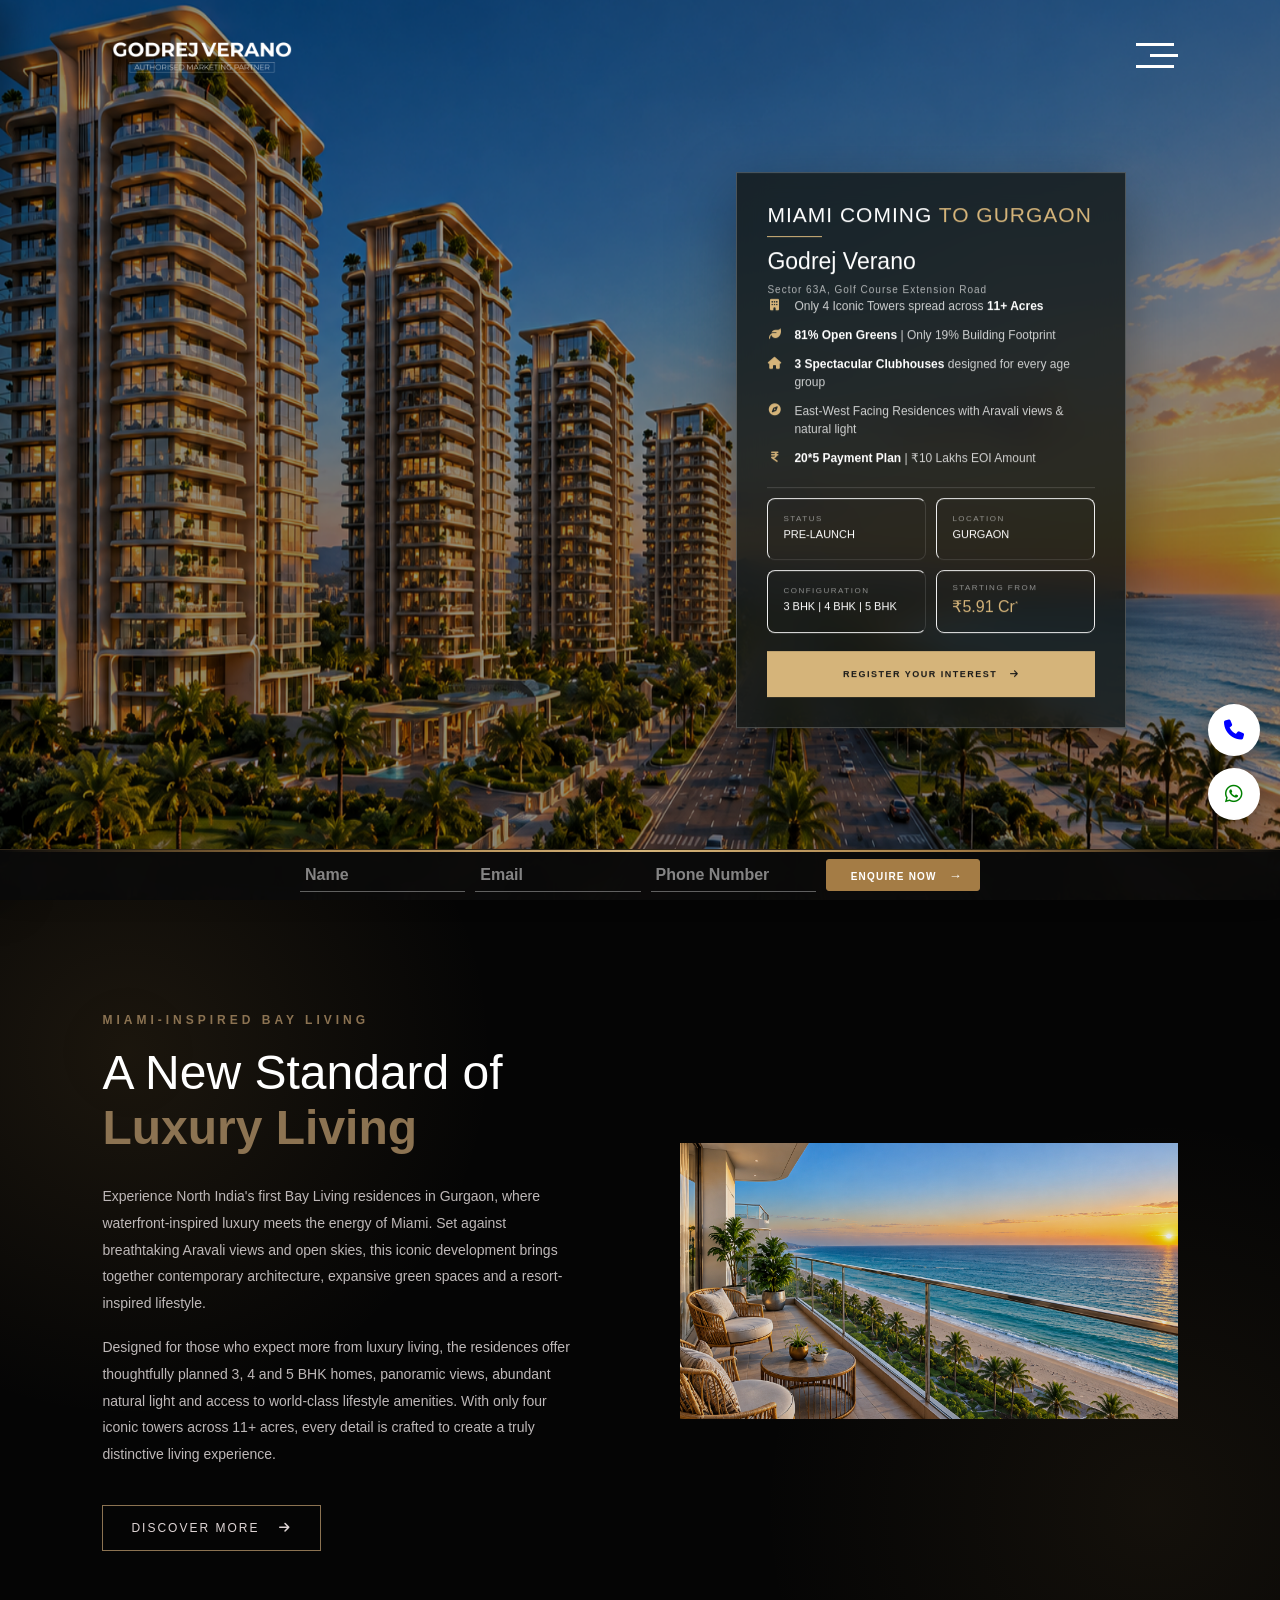
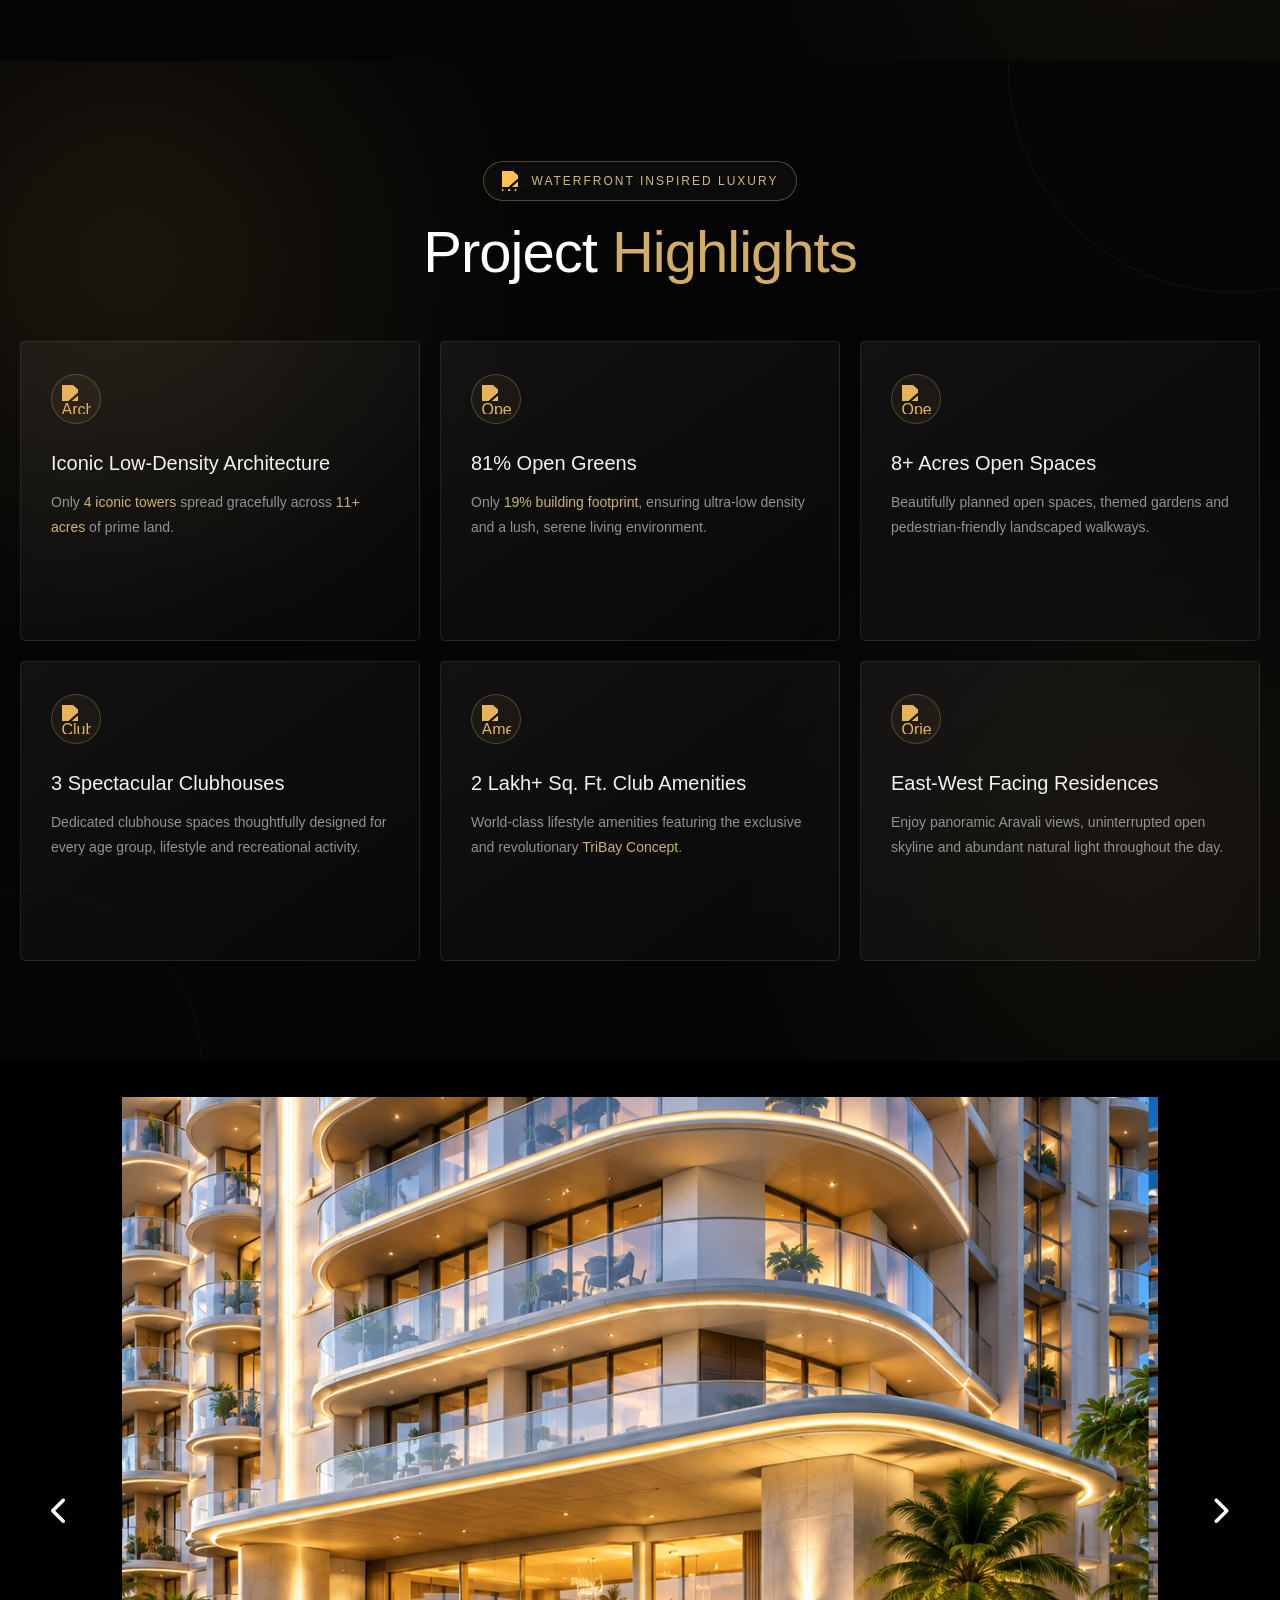
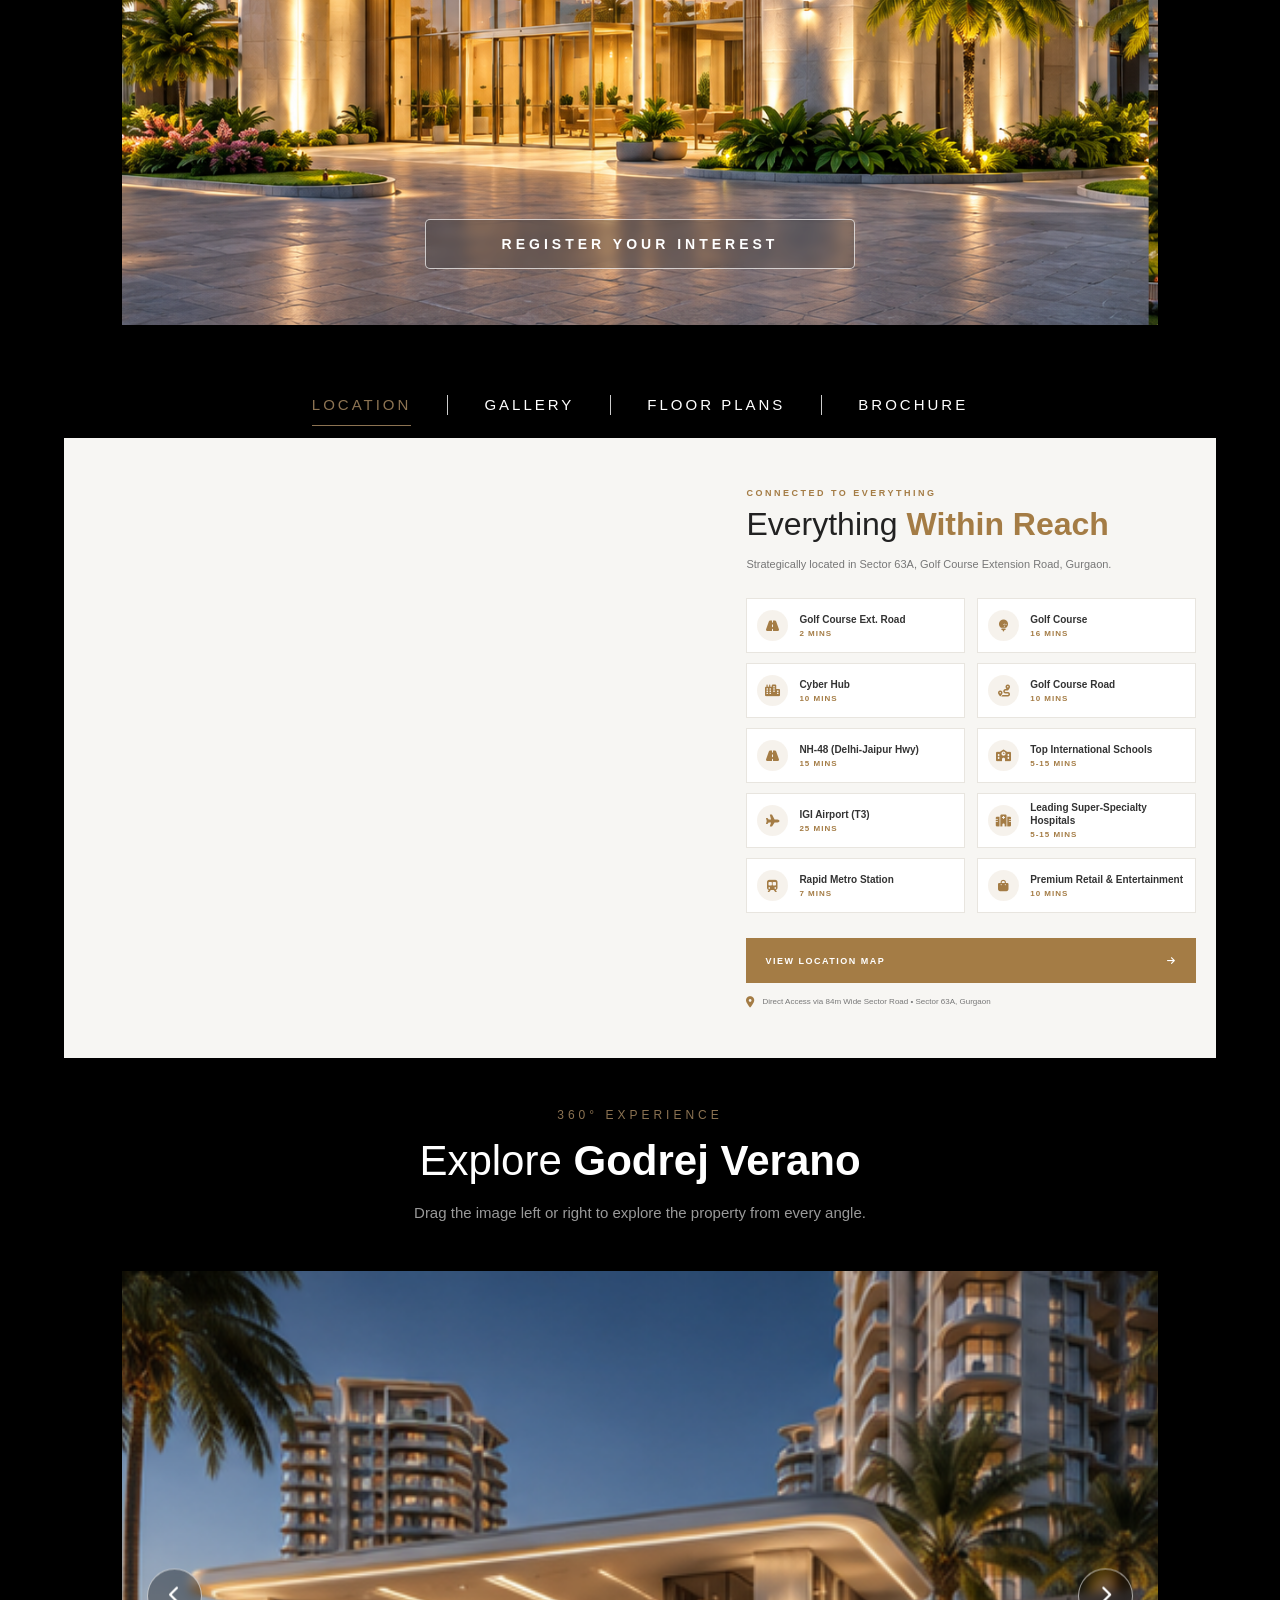
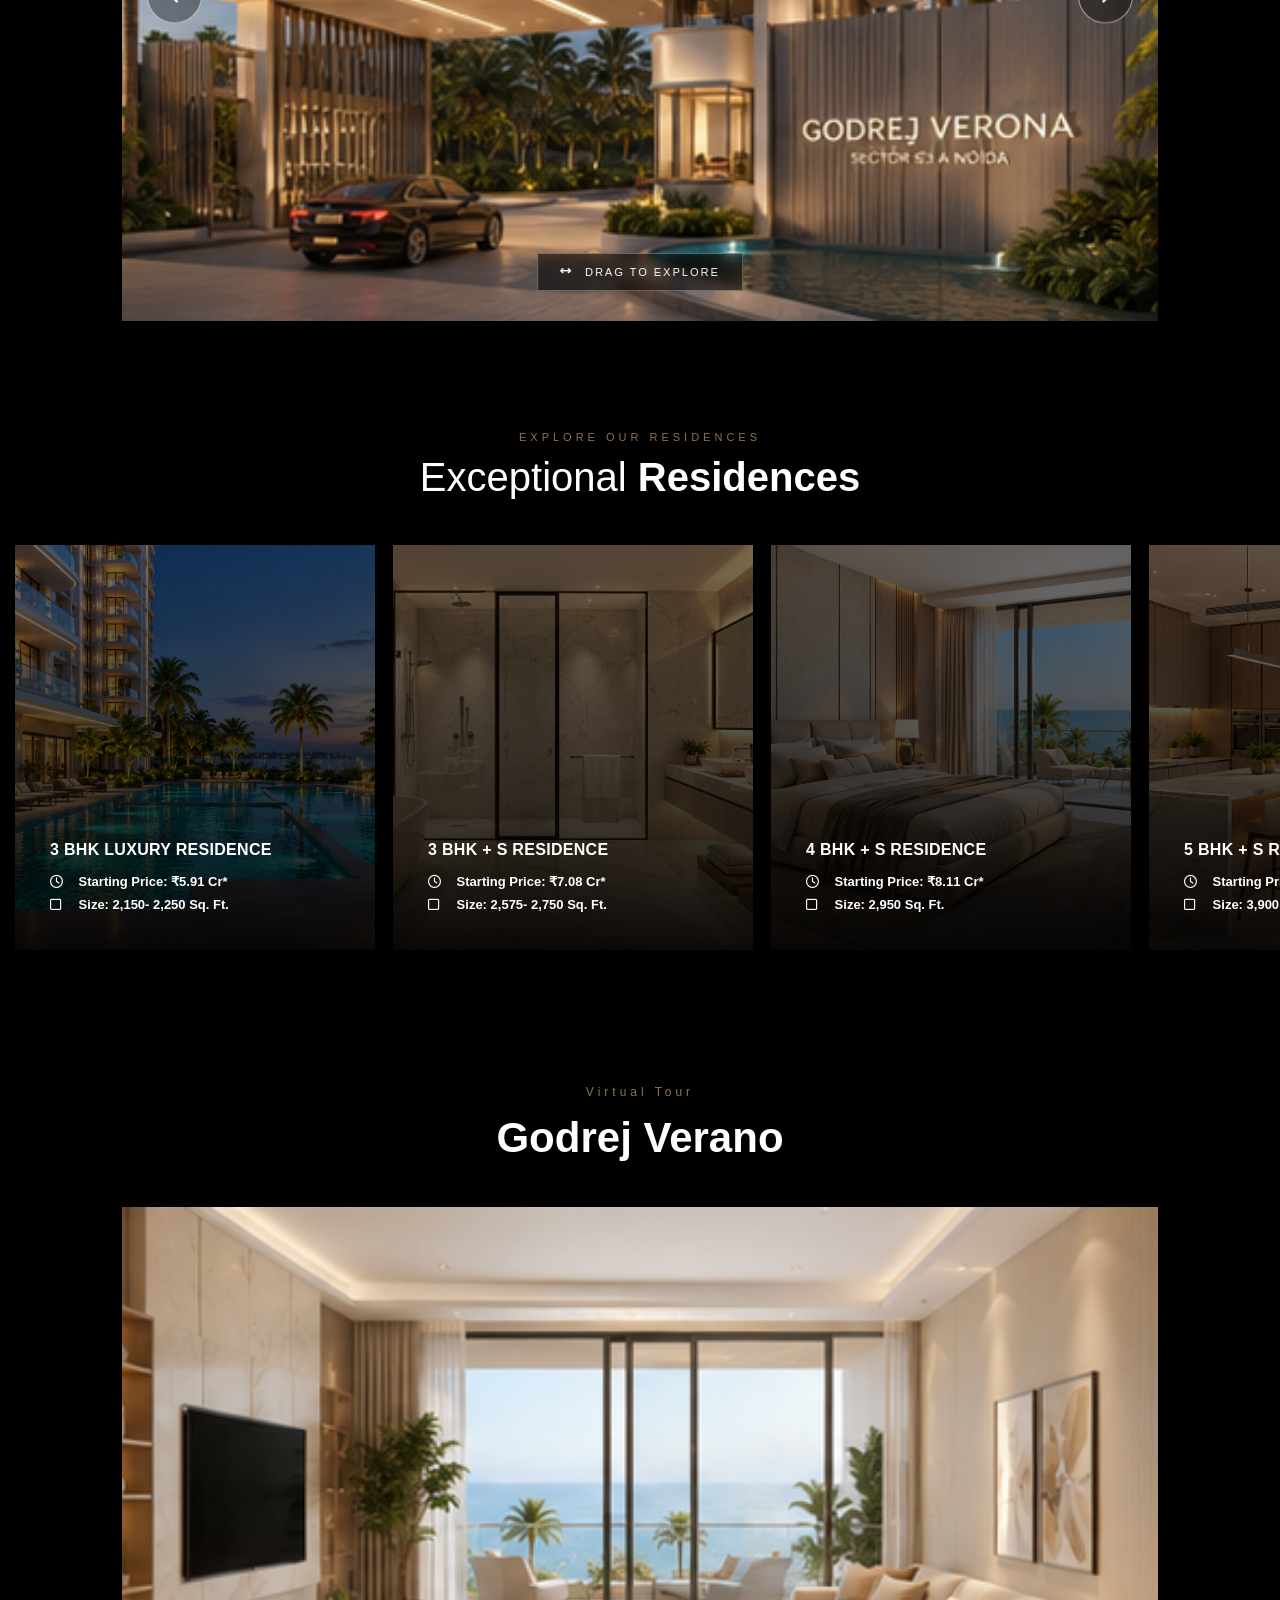
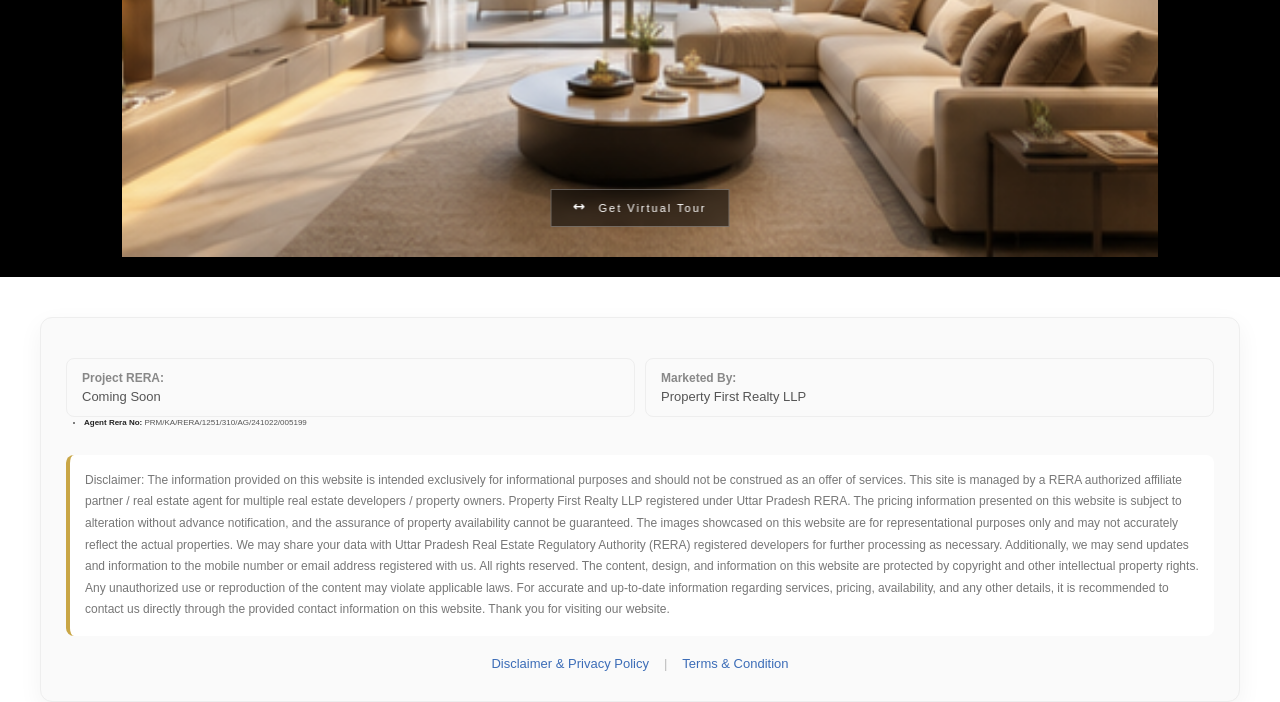
==== commit 5ef8bd72: "done..." ====
--- a/index.html
+++ b/index.html
@@ -1199,12 +1199,12 @@
 
                     <p>
                         <i class="fa-regular fa-clock"></i>
-                        Starting ₹5.91 Cr*
+                        Starting Price: ₹5.91 Cr*
                     </p>
 
                     <p>
                         <i class="fa-regular fa-square"></i>
-                        2,150 Sq. Ft.
+                       Size: 2,150- 2,250 Sq. Ft.
                     </p>
 
                 </div>
@@ -1246,12 +1246,12 @@
 
                     <p>
                         <i class="fa-regular fa-clock"></i>
-                        Starting ₹7.08 Cr*
+                        Starting Price: ₹7.08 Cr*
                     </p>
 
                     <p>
                         <i class="fa-regular fa-square"></i>
-                        2,575 Sq. Ft.
+                       Size: 2,575- 2,750 Sq. Ft.
                     </p>
 
                 </div>
@@ -1293,12 +1293,12 @@
 
                     <p>
                         <i class="fa-regular fa-clock"></i>
-                        Starting ₹8.11 Cr*
+                        Starting Price: ₹8.11 Cr*
                     </p>
 
                     <p>
                         <i class="fa-regular fa-square"></i>
-                        2,950 Sq. Ft.
+                        Size: 2,950 Sq. Ft.
                     </p>
 
                 </div>
@@ -1340,12 +1340,57 @@
 
                     <p>
                         <i class="fa-regular fa-clock"></i>
-                        Starting ₹10.72 Cr*
+                        Starting Price: ₹10.72 Cr*
                     </p>
 
                     <p>
                         <i class="fa-regular fa-square"></i>
-                        3,900 Sq. Ft.
+                        Size: 3,900 Sq. Ft.
+                    </p>
+
+                </div>
+
+                <a 
+                   class="property-btn" onclick="openPopup()">
+
+                    VIEW RESIDENCE
+
+                    <i class="fa-solid fa-arrow-right"></i>
+
+                </a>
+
+            </div>
+
+            <!-- <div class="card-arrow">
+                <i class="fa-solid fa-arrow-right"></i>
+            </div> -->
+
+        </div>
+
+        <!-- CARD 5 -->
+        <div class="property-card" onclick="openPopup()">
+
+            <img src="./images/verano4.png"
+                 alt="5 BHK Plus Servant Luxury Residence">
+
+            <div class="property-overlay"></div>
+
+            <div class="property-content">
+
+                <h3>
+                    Penthouse
+                </h3>
+
+                <div class="property-info">
+
+                    <p>
+                        <i class="fa-regular fa-clock"></i>
+                        Starting Price: On Request
+                    </p>
+
+                    <p>
+                        <i class="fa-regular fa-square"></i>
+                        Size: On Request
                     </p>
 
                 </div>
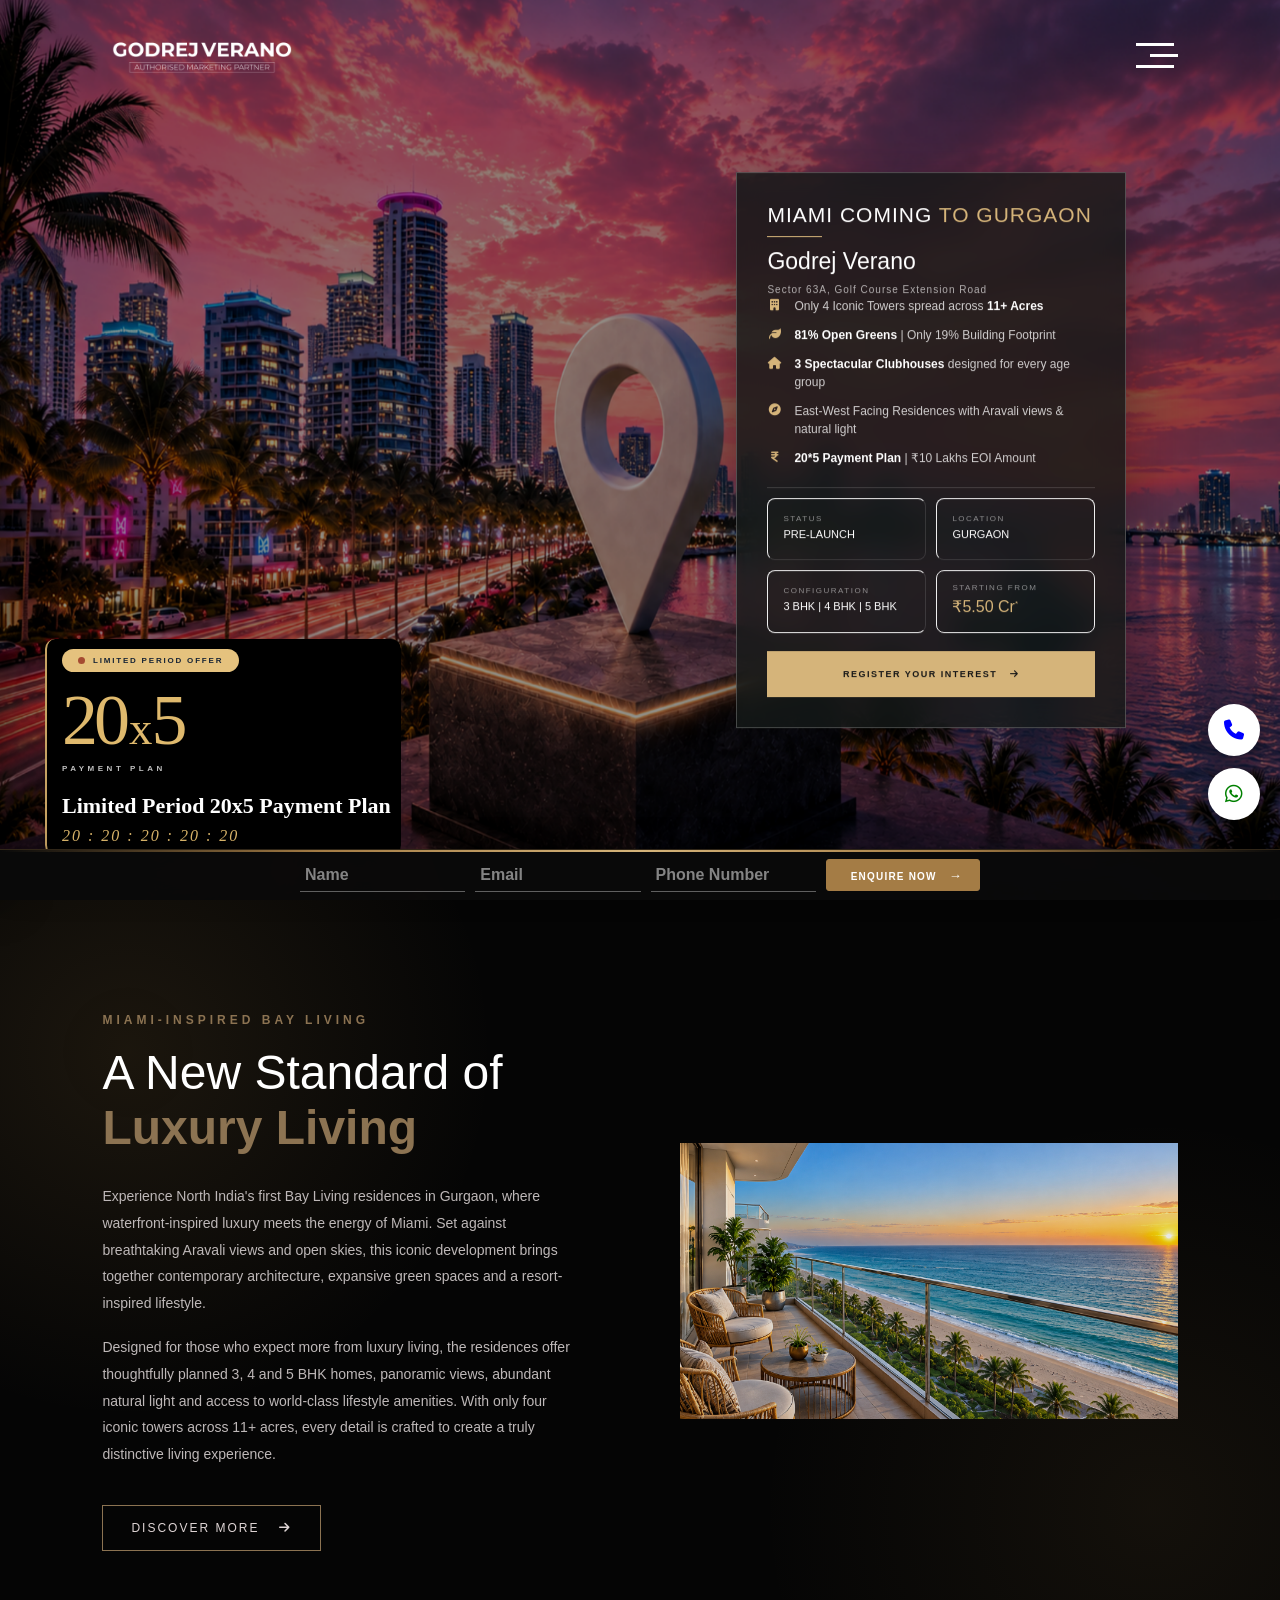
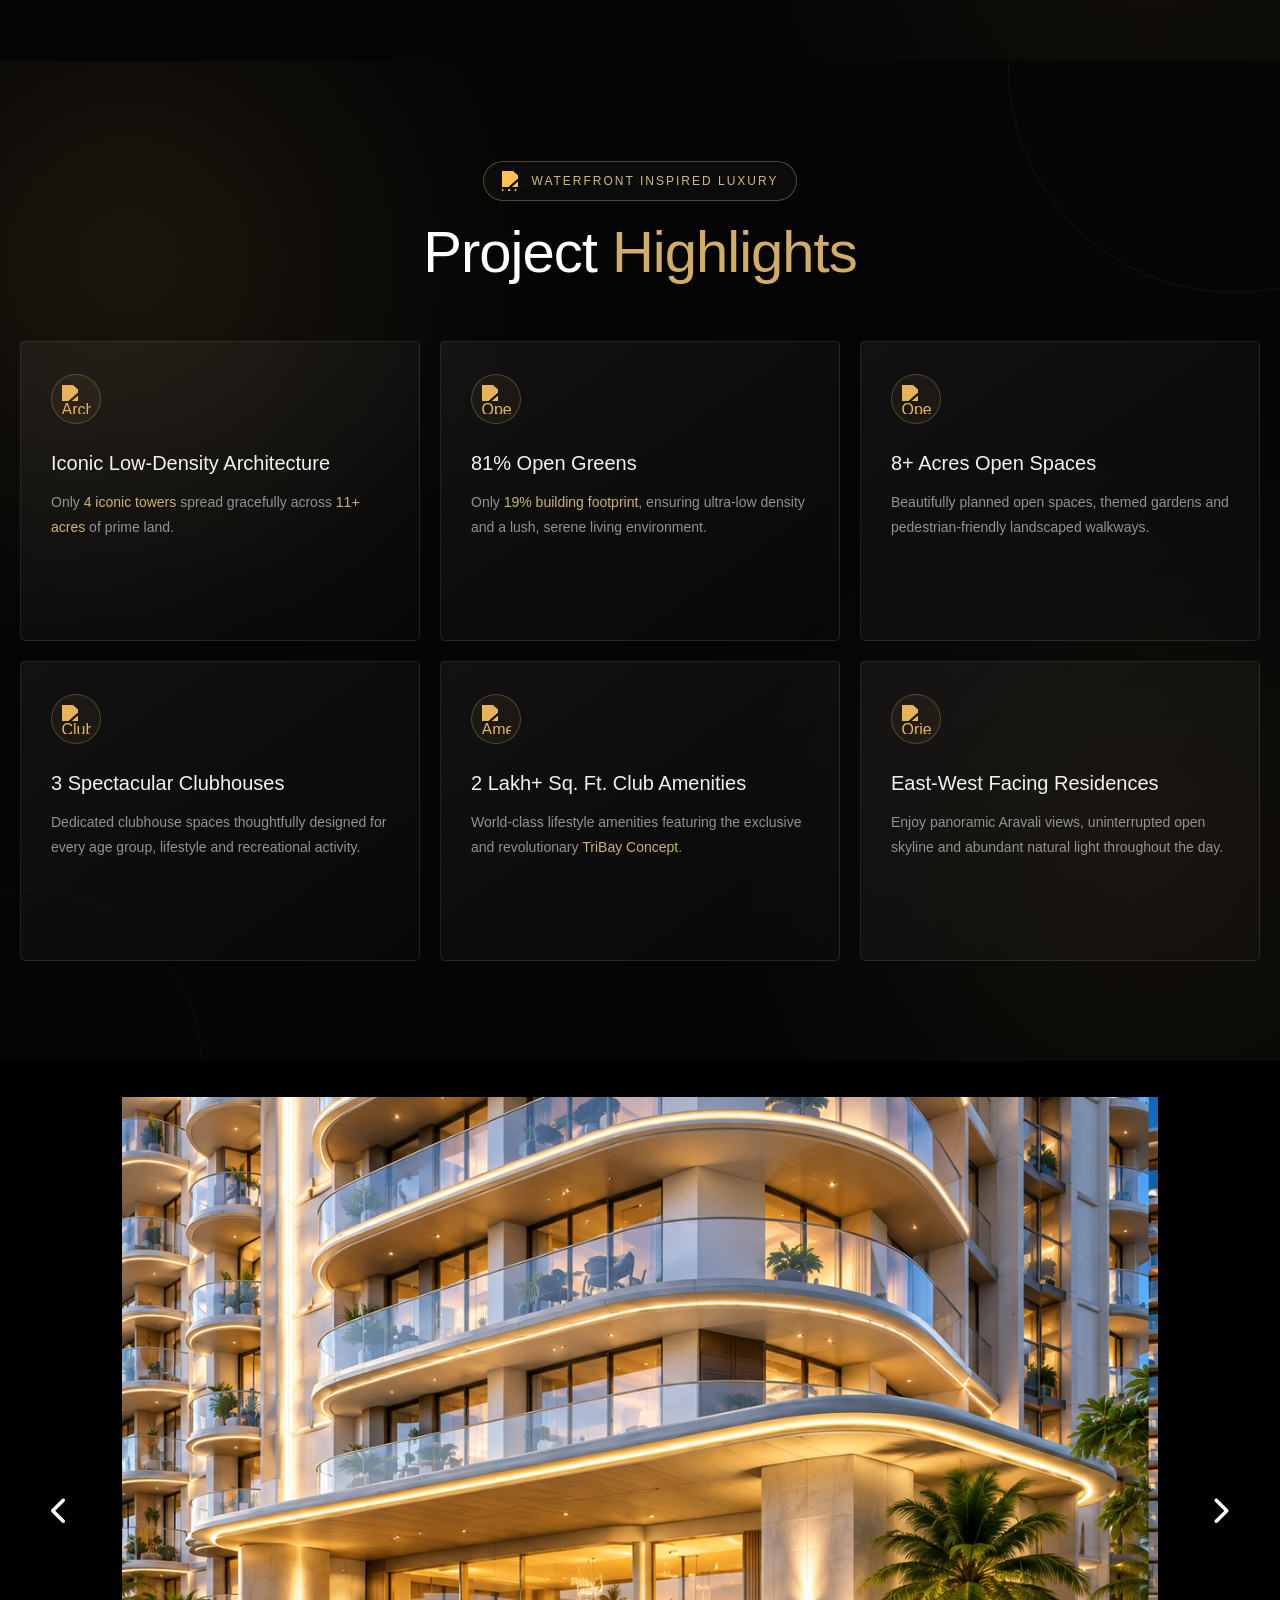
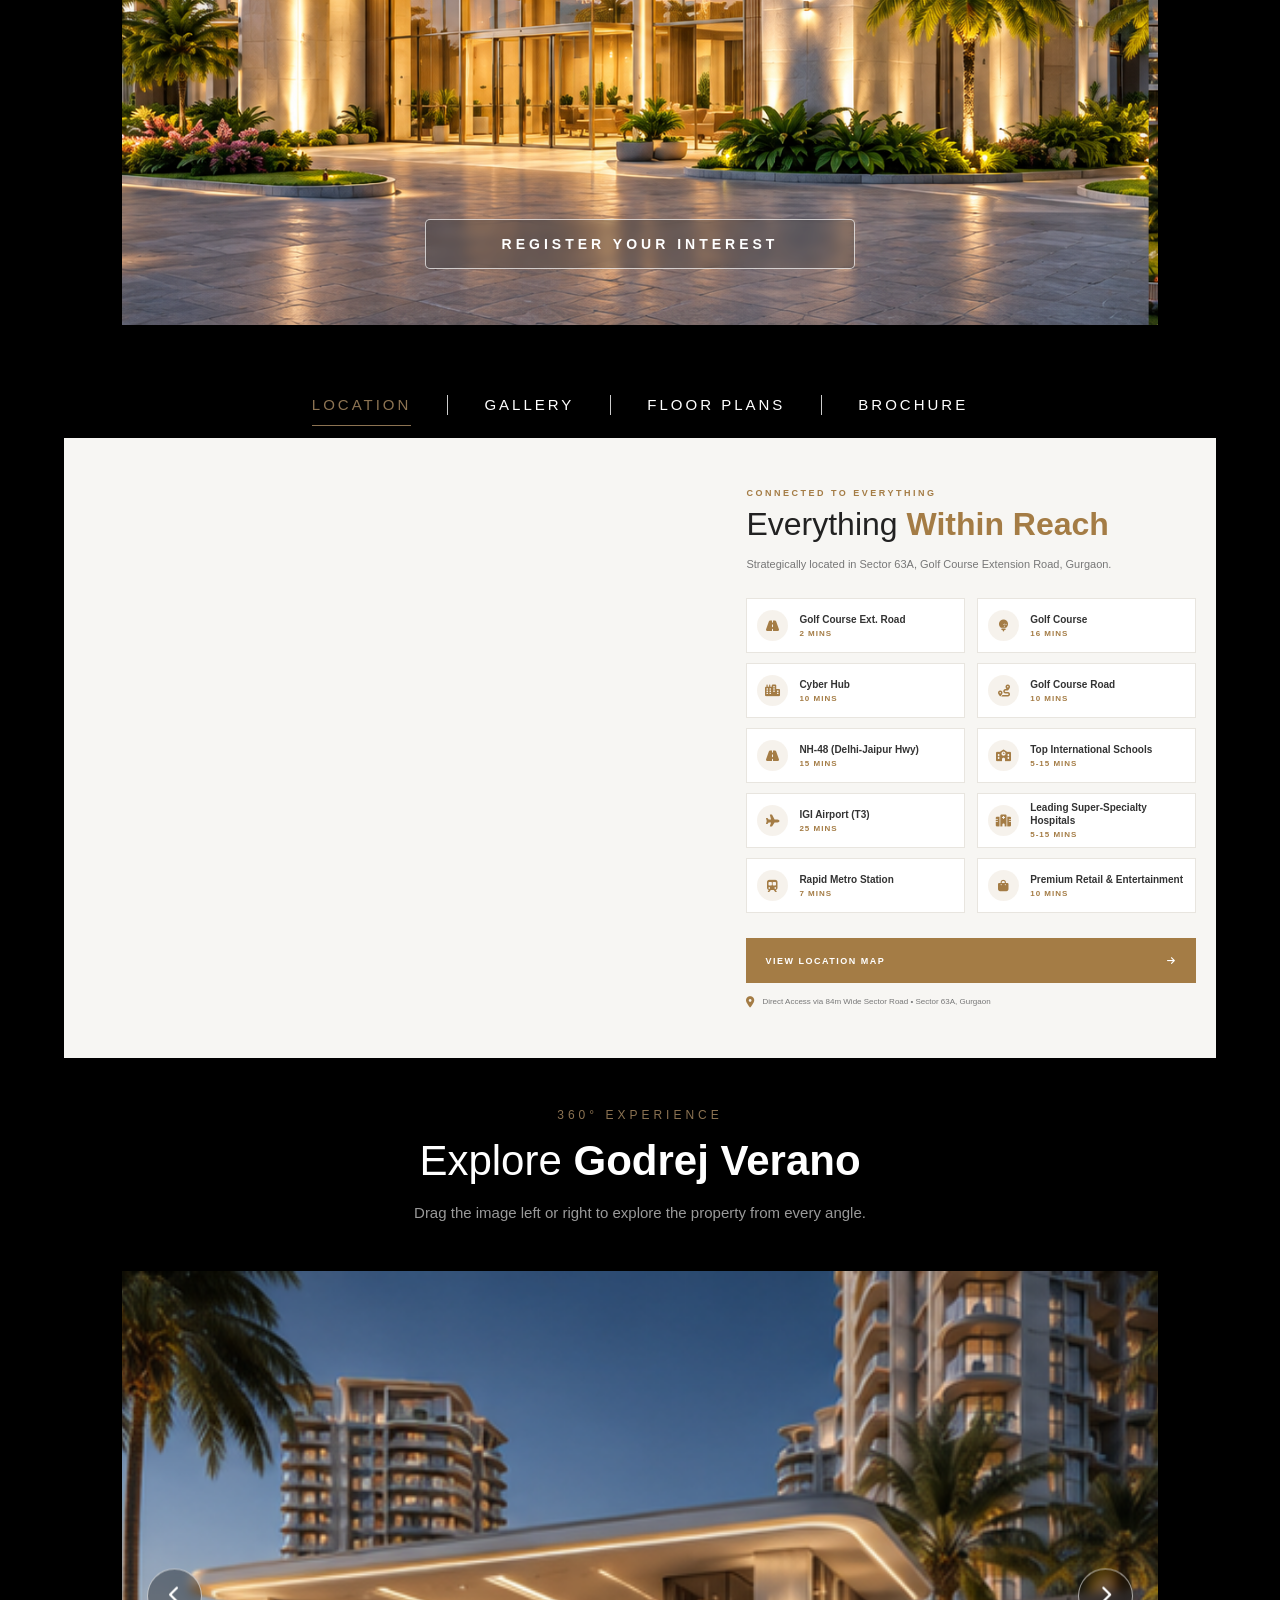
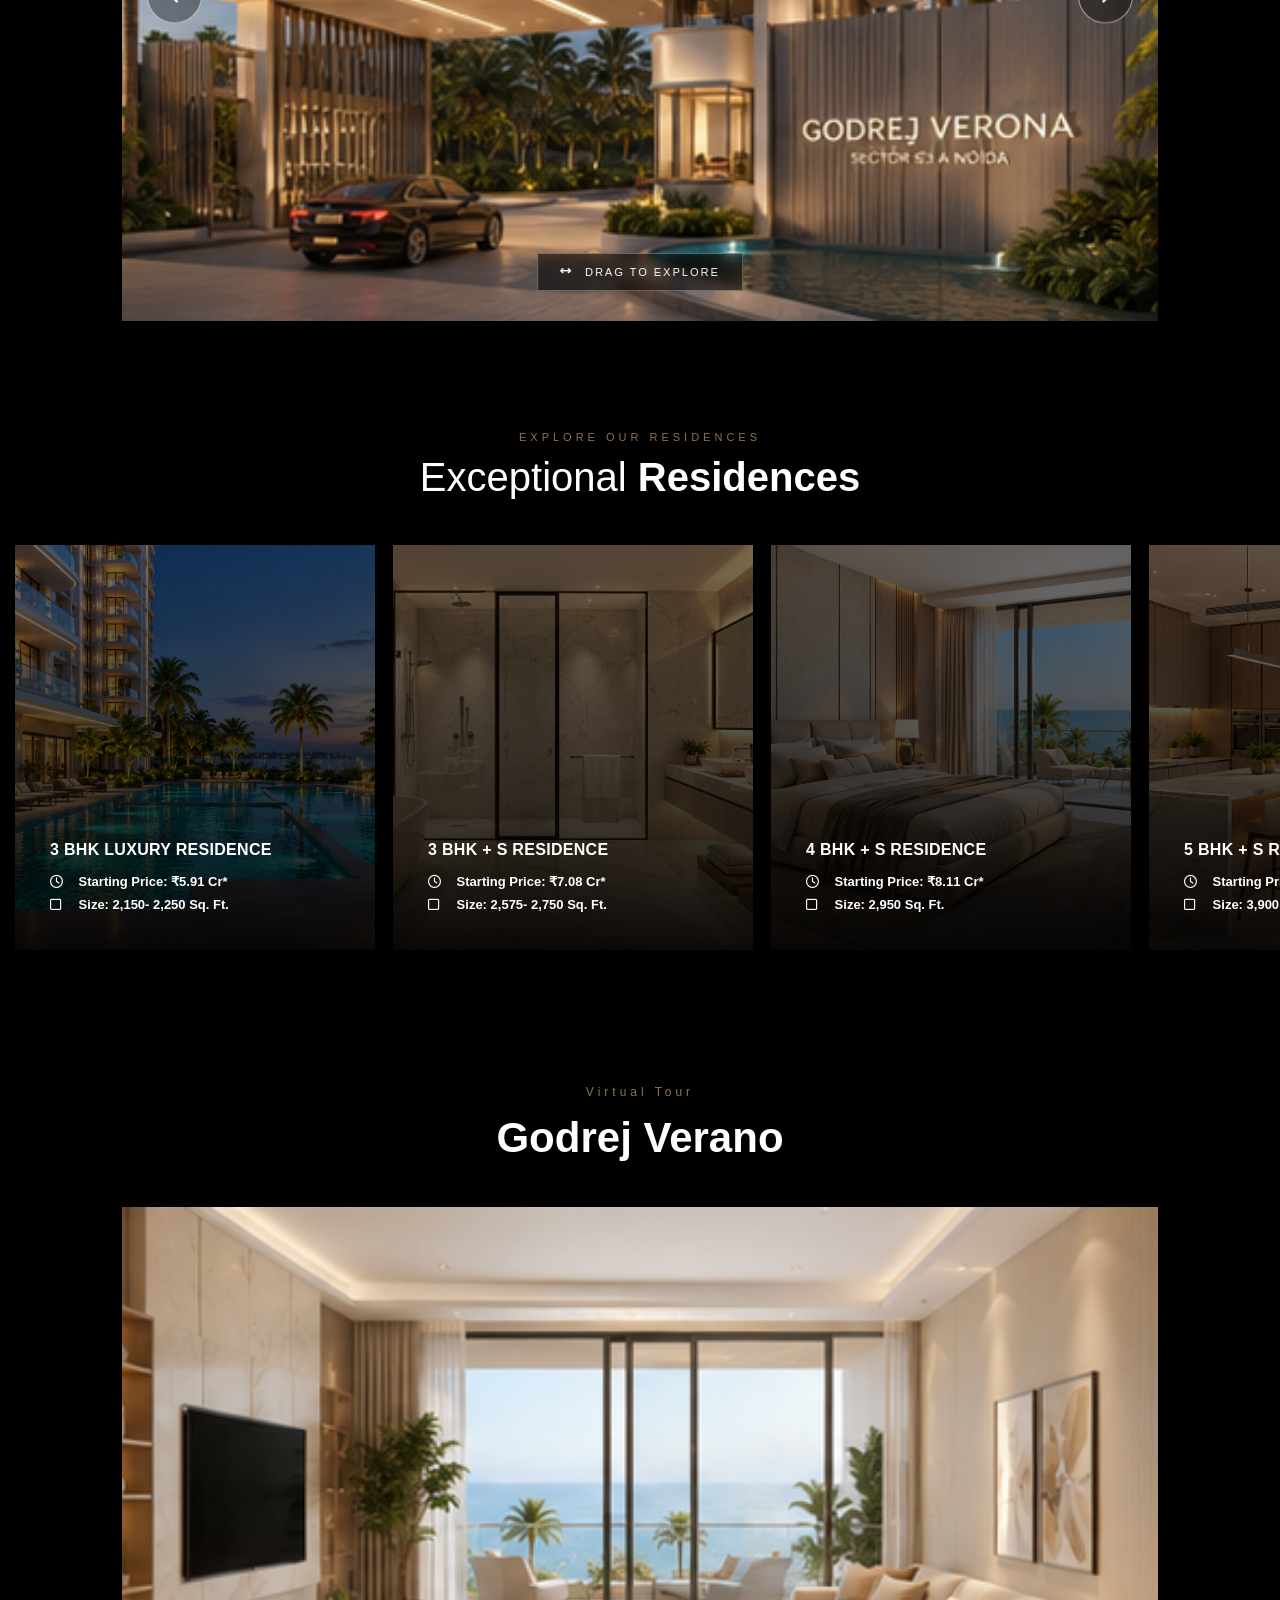
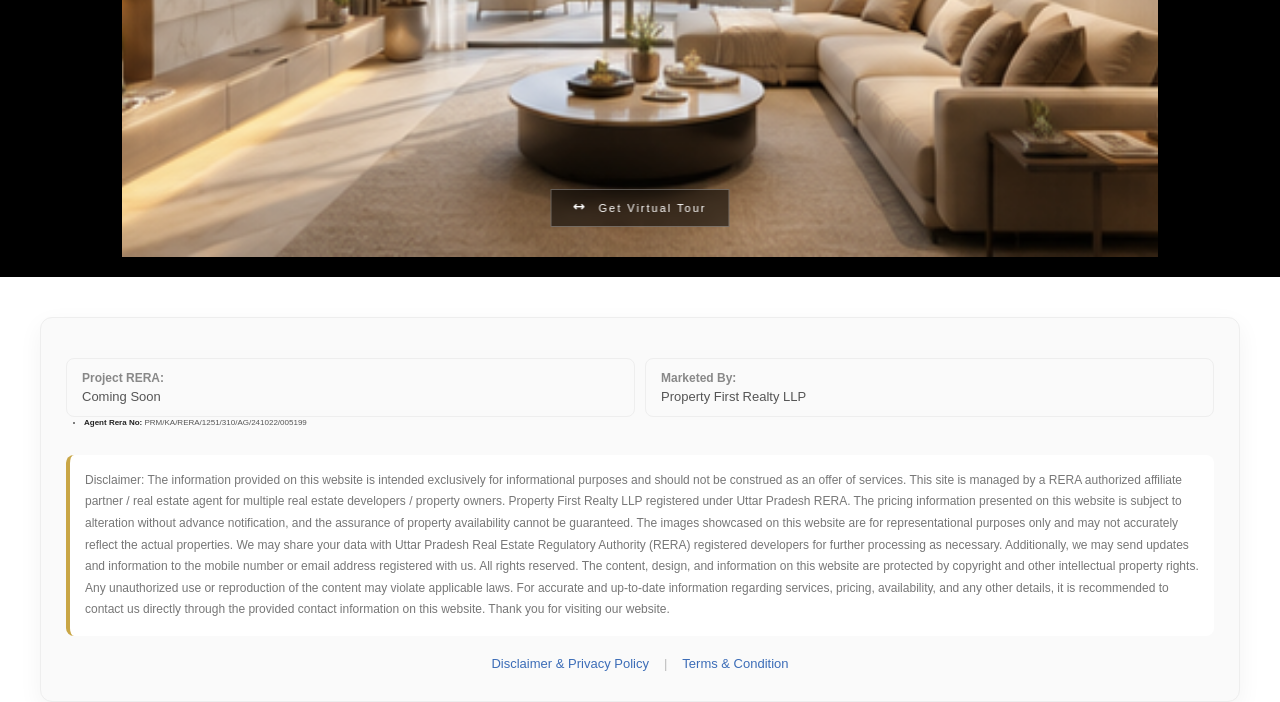
==== commit 0e238678: "done..." ====
--- a/index.html
+++ b/index.html
@@ -11,6 +11,10 @@
           href="https://cdnjs.cloudflare.com/ajax/libs/font-awesome/6.5.2/css/all.min.css">
 
     <link rel="stylesheet" href="./style.css"/>
+    <link
+    rel="stylesheet"
+    href="https://cdn.jsdelivr.net/npm/intl-tel-input@25.3.1/build/css/intlTelInput.css"
+/>
 </head>
 
 
@@ -266,7 +270,7 @@
 
             <small>STARTING FROM</small>
 
-            <strong>₹5.91 Cr<sup>*</sup></strong>
+            <strong>₹5.50 Cr<sup>*</sup></strong>
 
         </div>
 
@@ -288,6 +292,42 @@
     </button>
 
 </div>
+
+<!-- =========================
+     PAYMENT PLAN
+========================= -->
+
+
+    <!-- =========================
+     PAYMENT PLAN - LEFT BOTTOM
+========================= -->
+
+<div class="hero-payment-plan">
+
+    <div class="offer-badge">
+        <span class="offer-dot"></span>
+        LIMITED PERIOD OFFER
+    </div>
+
+    <div class="payment-number">
+        20<span>x</span>5
+    </div>
+
+    <div class="payment-label">
+        PAYMENT PLAN
+    </div>
+
+    <h2>
+        Limited Period 20x5 Payment Plan
+    </h2>
+
+    <div class="payment-breakdown">
+        20 : 20 : 20 : 20 : 20
+    </div>
+
+</div>
+
+
 </section>
 
 
@@ -1664,23 +1704,20 @@
 
                         <div class="phone-row">
 
-                            <div class="country-code">
-                                +91
-                            </div>
-
-                            <div class="input-group">
-
-                                <input
-                                    type="tel"
-                                    name="phone"
-                                    placeholder="Mobile Number"
-                                    pattern="[0-9]{10}"
-                                    maxlength="10"
-                                    required>
-
-                            </div>
-
-                        </div>
+    <div class="input-group">
+
+        <input
+            type="tel"
+            name="phone"
+            id="phone"
+            placeholder="Mobile Number"
+            autocomplete="tel"
+            required
+        >
+
+    </div>
+
+</div>
 
 
                         <div class="input-group">
@@ -1717,7 +1754,7 @@
 
                 <!-- SUCCESS -->
 
-                <div
+                <!-- <div
                     class="success-message"
                     id="successMessage">
 
@@ -1735,7 +1772,7 @@
                         you shortly.
                     </p>
 
-                </div>
+                </div> -->
 
             </div>
 
@@ -1782,6 +1819,6 @@
 
 </div>
     
-
+<script src="https://cdn.jsdelivr.net/npm/intl-tel-input@25.3.1/build/js/intlTelInput.min.js"></script>
 </body>
 </html>
--- a/style.css
+++ b/style.css
@@ -36,7 +36,7 @@
             /* width: 100%; */
             /* height: 700px; */
 
-            background-image: url("./images/verano2.png");
+            background-image: url("./images/maimi_horizontal.png");
             background-size: 100% 100%;
             background-position: center;
             background-repeat: no-repeat;
@@ -60,13 +60,25 @@
         }
 
         @media (max-width: 767px) {
+
+            .hero {
+    position: relative;
+    width: 100%;
+    height: auto;
+    overflow: hidden;
+    background: #111;
+}
 .hero-bg {
-            position: absolute;
-            inset: -4%;
-            /* width: 100%; */
-            /* height: 700px; */
-
-            /* background-image: url("./images/verano2.png"); */
+            position: relative;
+
+        inset: auto;
+
+        width: 100%;
+
+        height: 100svh;
+        min-height: 600px;
+
+            background-image: url("./images/maimi_vertical.png");
             background-size: cover;
             background-position: 20% top;
             background-repeat: no-repeat;
@@ -76,6 +88,29 @@
 
             animation: zoomOut 5s cubic-bezier(.2,.6,.2,1) forwards;
         }
+
+
+        .hero-project-card {
+
+        position: relative;
+
+        top: auto;
+        right: auto;
+
+        transform: none;
+
+        width: 100%;
+
+        box-sizing: border-box;
+
+        padding: 35px 20px;
+
+        background: #111;
+
+        z-index: 3;
+
+        order: 2;
+    }
             
         }
 
@@ -92,6 +127,273 @@
             z-index: 1;
         }
 
+        /* =========================================
+   PAYMENT PLAN - BOTTOM LEFT
+========================================= */
+
+.hero-payment-plan {
+
+    position: absolute;
+    background: black;
+    padding: 10px;
+    border-radius: 10px;
+
+    left: 45px;
+    bottom: 45px;
+
+    z-index: 4;
+
+    color: #fff;
+
+    padding-left: 15px;
+
+    border-left: 2px solid #c9a464;
+
+}
+
+.hero-payment-plan .offer-badge {
+    display: inline-flex;
+
+    align-items: center;
+    gap: 8px;
+
+    padding: 7px 16px;
+
+    border-radius: 30px;
+
+    background: #e5c27e;
+
+    color: #182536;
+
+    font-size: 8px;
+    font-weight: 600;
+
+    letter-spacing: 1.8px;
+}
+
+
+/* Dot */
+
+.hero-payment-plan .offer-dot {
+    width: 7px;
+    height: 7px;
+
+    border-radius: 50%;
+
+    background: #a54b32;
+}
+
+
+/* =========================================
+   20x5
+========================================= */
+
+.hero-payment-plan .payment-number {
+    margin-top: 18px;
+
+    font-family: Georgia, "Times New Roman", serif;
+
+    font-size: 72px;
+
+    line-height: .85;
+
+    font-weight: 400;
+
+    letter-spacing: -4px;
+
+    color: #dfb96d;
+}
+
+.hero-payment-plan .payment-number span {
+    font-size: .65em;
+
+    margin: 0 3px;
+}
+
+
+/* =========================================
+   LABEL
+========================================= */
+
+.hero-payment-plan .payment-label {
+    margin-top: 12px;
+
+    color: rgba(255,255,255,.75);
+
+    font-size: 8px;
+
+    letter-spacing: 3.5px;
+}
+
+
+/* =========================================
+   HEADING
+========================================= */
+
+.hero-payment-plan h2 {
+    margin: 20px 0 8px;
+
+    font-family: Georgia, "Times New Roman", serif;
+
+    font-size: 22px;
+
+    line-height: 1.2;
+
+    font-weight: 600;
+
+    color: #fff;
+}
+
+
+/* =========================================
+   PAYMENT BREAKDOWN
+========================================= */
+
+.hero-payment-plan .payment-breakdown {
+    font-family: Georgia, "Times New Roman", serif;
+
+    font-size: 16px;
+
+    font-style: italic;
+
+    letter-spacing: 2px;
+
+    color: #dfb96d;
+}
+
+/* Small label */
+
+.payment-label {
+
+    margin-bottom: 2px;
+
+    font-size: 36px;
+
+    font-weight: 600;
+
+    letter-spacing: 2px;
+
+    color: #c9a464;
+
+    text-transform: uppercase;
+}
+
+
+/* 20*5 */
+
+.payment-main {
+
+    font-size: 48px;
+
+    line-height: 1;
+
+    font-weight: 500;
+
+    letter-spacing: 2px;
+
+}
+
+
+.payment-main span {
+
+    color: #c9a464;
+
+    font-size: 36px;
+
+}
+
+
+/* 20 × 20 × 20 × 20 × 20 */
+
+.payment-steps {
+
+    margin-top: 7px;
+
+    font-size: 24px;
+
+    letter-spacing: 2px;
+
+    color: rgba(255,255,255,0.75);
+
+}
+
+
+.payment-steps span {
+
+    margin: 0 3px;
+
+    color: #c9a464;
+
+}
+
+@media (max-width: 767px) {
+
+    .hero-payment-plan {
+
+        left: 50    px;
+
+        bottom: 40%;
+
+        padding-left: 12px;
+
+    }
+
+    .payment-label {
+
+        font-size: 28px;
+
+        letter-spacing: 1.5px;
+
+    }
+
+    .payment-main {
+
+        font-size: 36px;
+
+    }
+
+    .payment-main span {
+
+        font-size: 18px;
+
+    }
+
+    .payment-steps {
+
+        font-size: 24px;
+
+        letter-spacing: 1.5px;
+
+    }
+
+    .hero-payment-plan .offer-badge {
+        padding: 6px 13px;
+        font-size: 7px;
+    }
+
+    .hero-payment-plan .payment-number {
+        margin-top: 15px;
+        font-size: 58px;
+    }
+
+    .hero-payment-plan .payment-label {
+        margin-top: 9px;
+        font-size: 7px;
+        letter-spacing: 3px;
+    }
+
+    .hero-payment-plan h2 {
+        margin-top: 15px;
+        font-size: 18px;
+    }
+
+    .hero-payment-plan .payment-breakdown {
+        font-size: 14px;
+        letter-spacing: 1.5px;
+    }
+
+}
+
 
         /* =========================
            HEADER
@@ -117,6 +419,8 @@
 
             color: white;
         }
+
+
 
 
         /* Logo */
@@ -2738,7 +3042,7 @@
 
         .phone-row {
             display: grid;
-            grid-template-columns: 80px 1fr;
+            /* grid-template-columns: 80px 1fr; */
             gap: 10px;
         }
 
@@ -4086,7 +4390,7 @@
 
         min-height: auto;
 
-        /* overflow: visible; */
+        overflow: visible;
 
     }
 
@@ -4102,7 +4406,7 @@
 
         width: calc(100% - 24px);
 
-        margin: 20px 12px 30px;
+        margin: 20px 12px 0px;
 
         padding: 24px 18px;
 
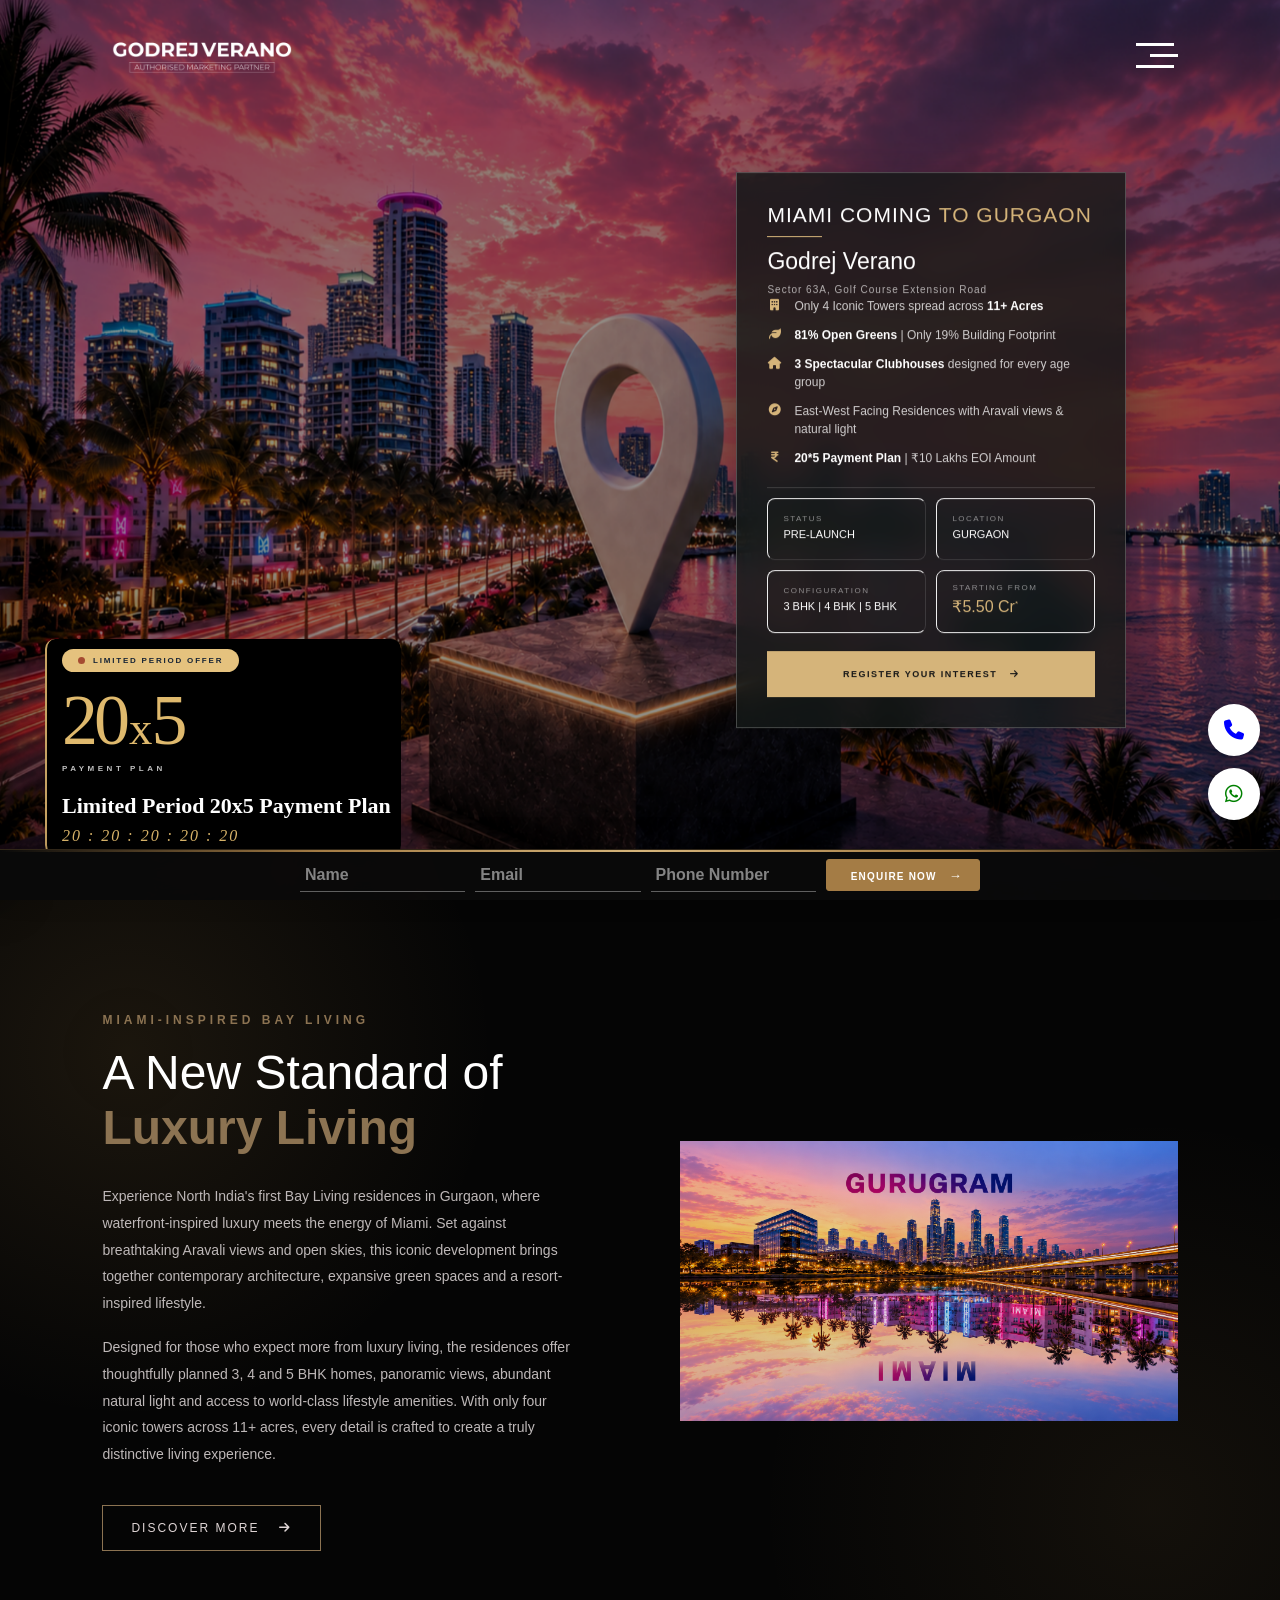
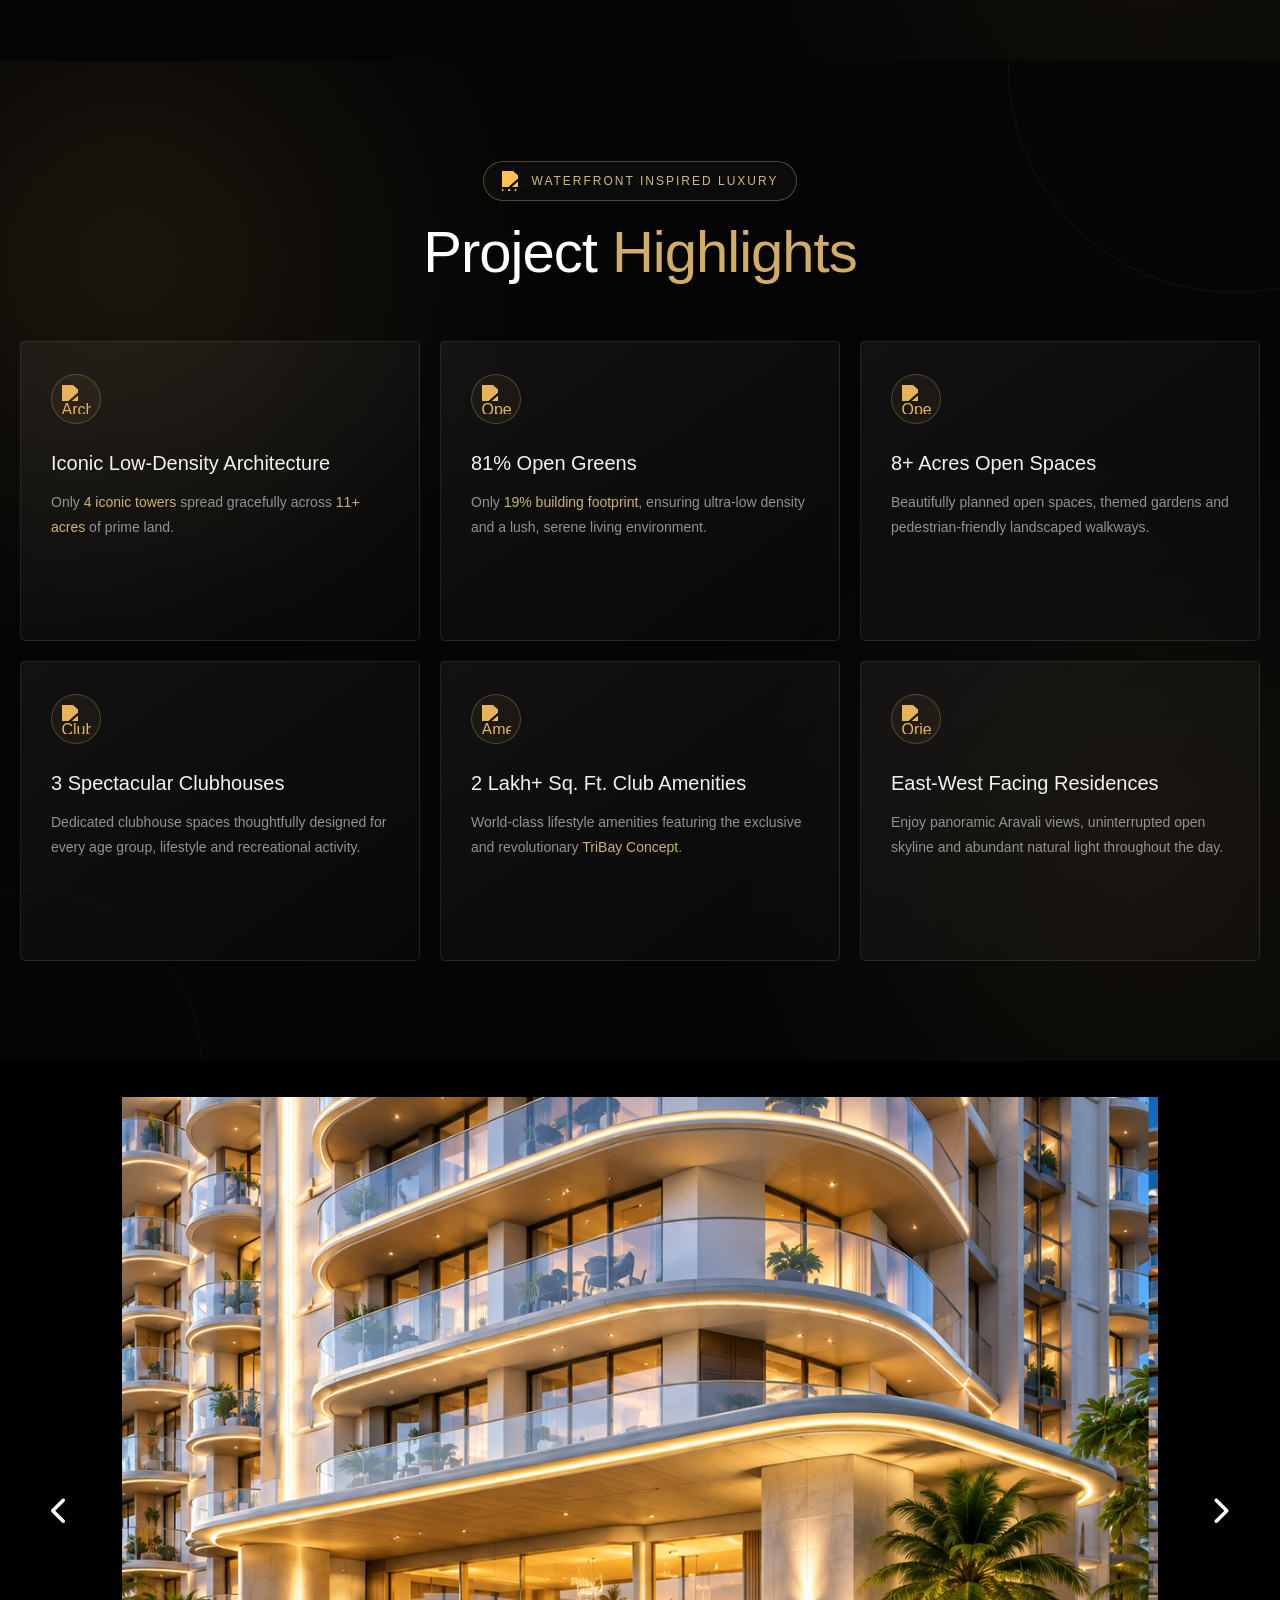
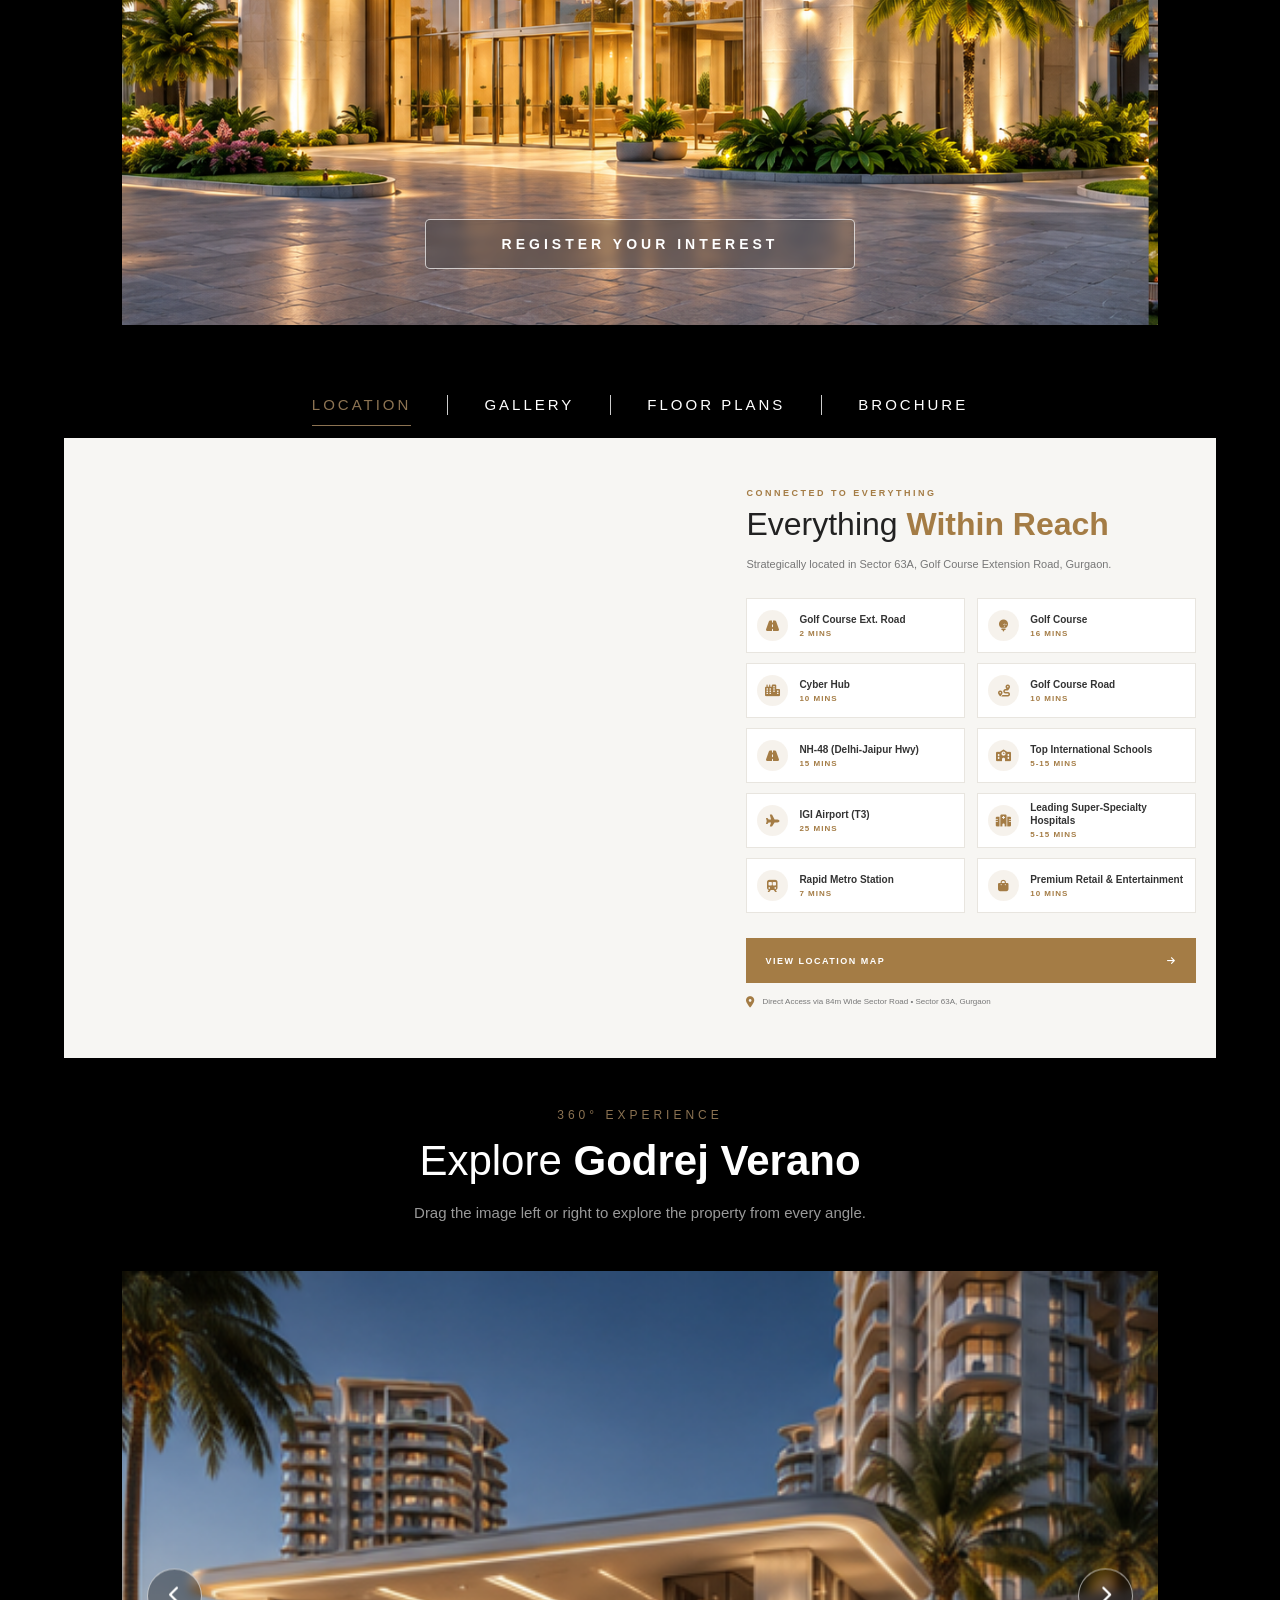
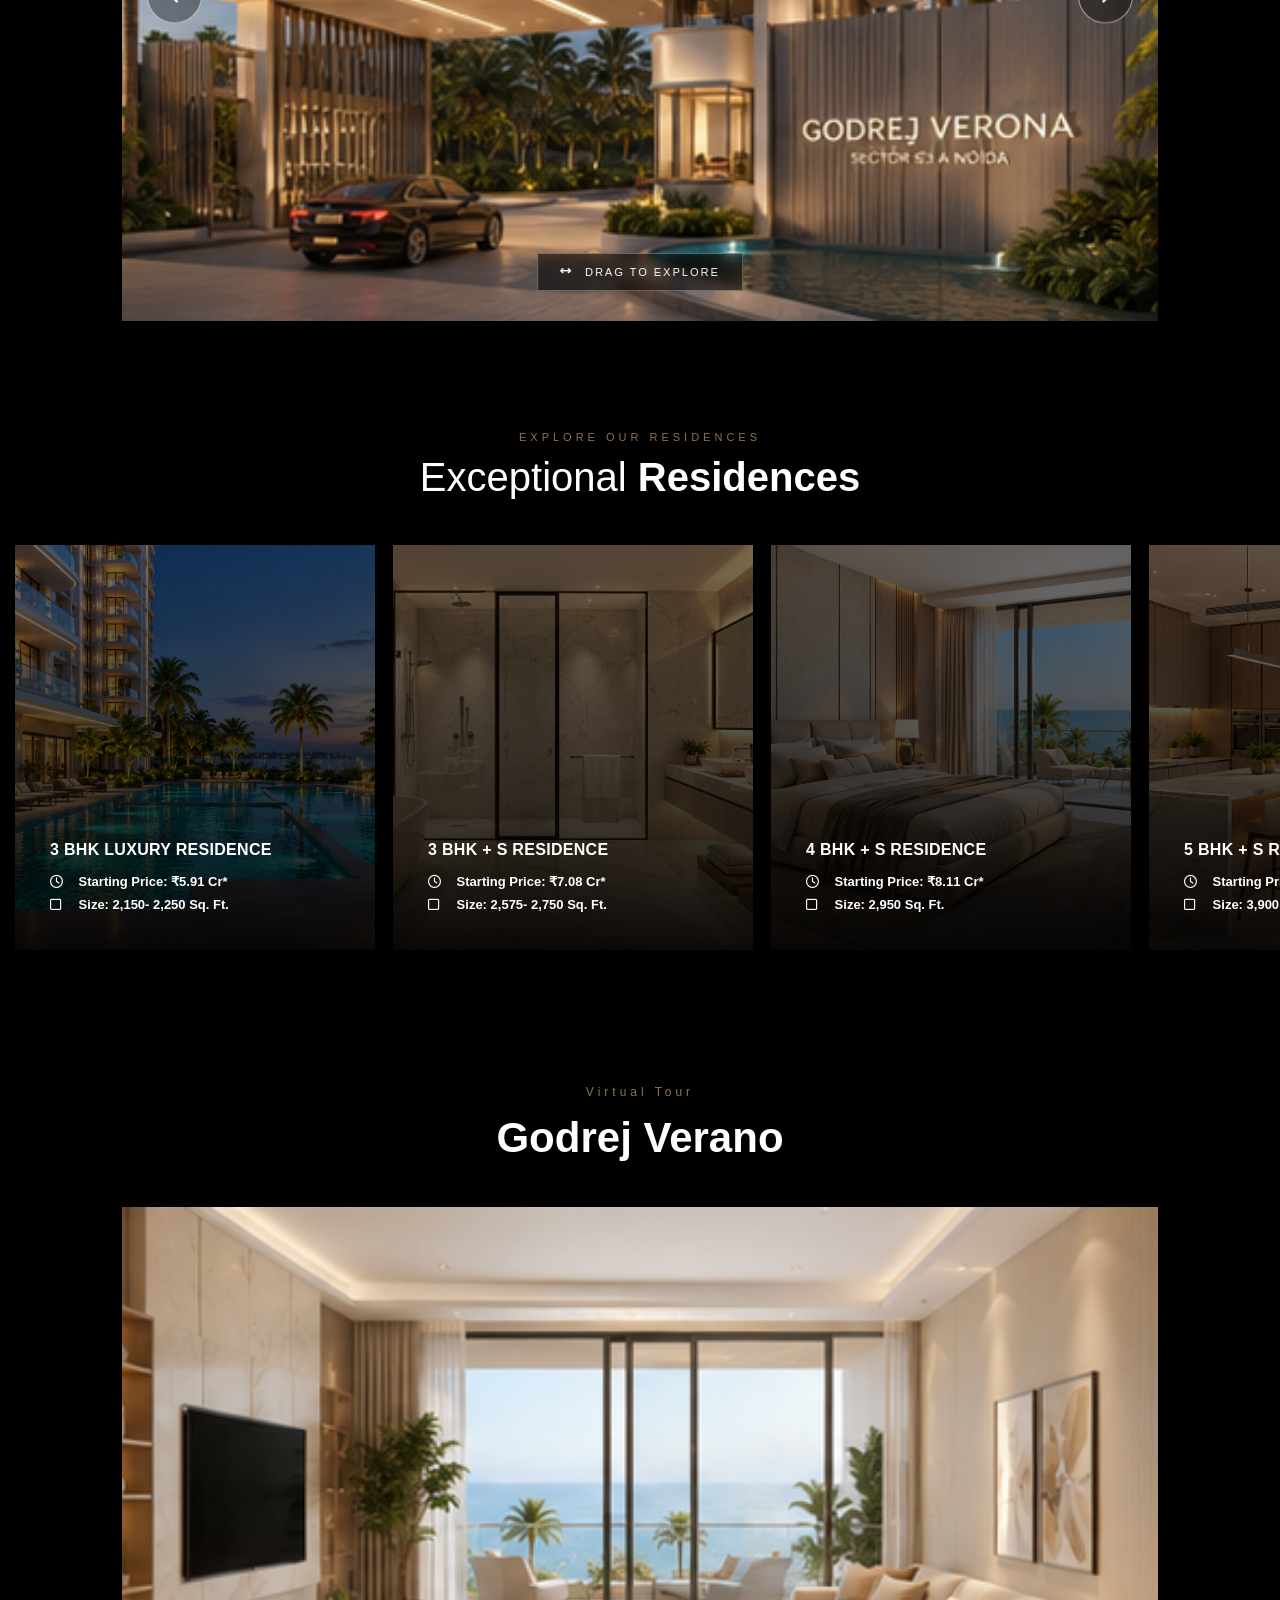
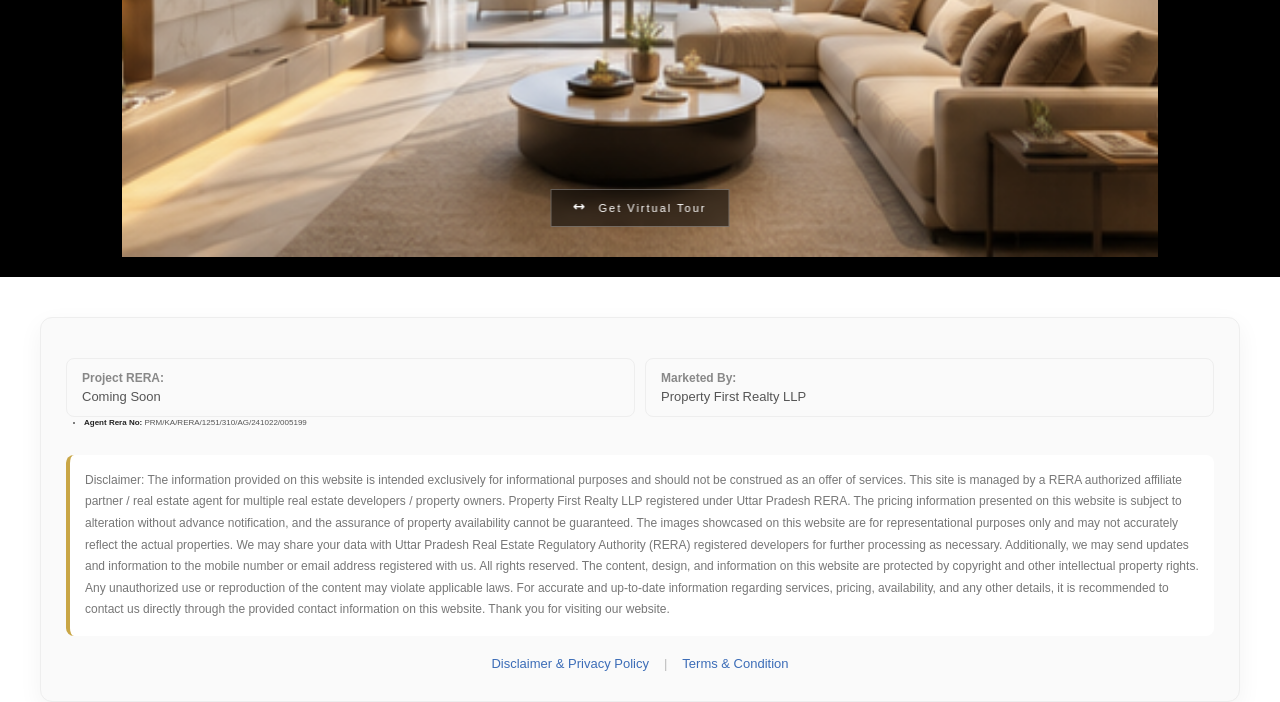
==== commit 38ee31cf: "done.." ====
--- a/index.html
+++ b/index.html
@@ -380,7 +380,7 @@
         <!-- Right Image -->
         <div class="overview-image">
 
-            <img src="./images/verano1.png"
+            <img src="./images/image1.png"
                  alt="Godrej Verano Overview">
 
             <div class="image-overlay"></div>
--- a/style.css
+++ b/style.css
@@ -330,7 +330,7 @@
 
     .hero-payment-plan {
 
-        left: 50    px;
+        left: 5px;
 
         bottom: 40%;
 
